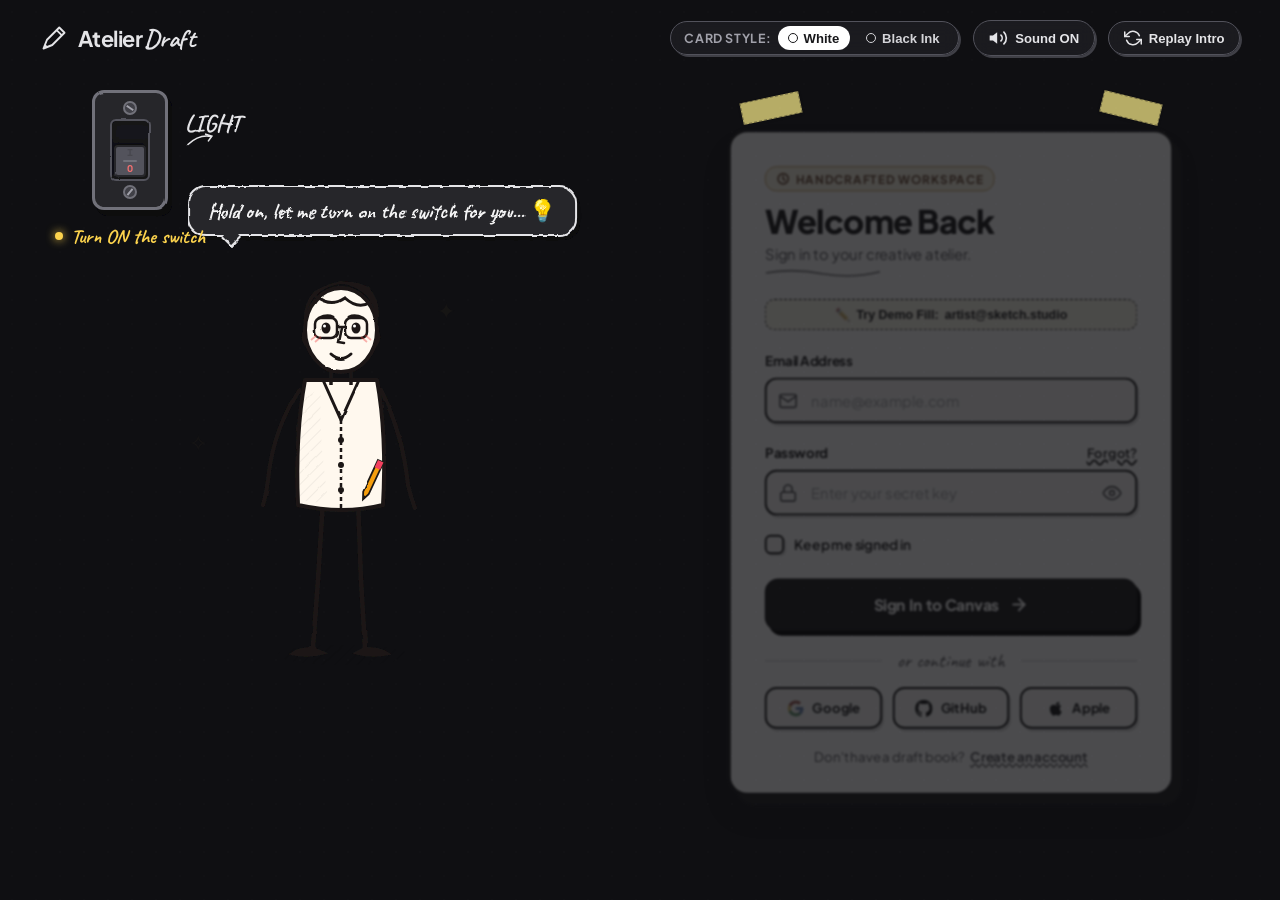
==== login.html @ 0035688c "feat: add interactive pencil sketch login page with switch animation and yellow studio canvas" ====
<!DOCTYPE html>
<html lang="en">
<head>
  <meta charset="UTF-8">
  <meta name="viewport" content="width=device-width, initial-scale=1.0">
  <title>Pencil Sketch Interactive Login | Art & Light</title>
  <meta name="description" content="An artistic hand-drawn pencil sketch interactive login page with switch toggle animation, warm yellow canvas, and expressive character interactions.">
  <link rel="preconnect" href="https://fonts.googleapis.com">
  <link rel="preconnect" href="https://fonts.gstatic.com" crossorigin>
  <link href="https://fonts.googleapis.com/css2?family=Caveat:wght@600;700&family=Plus+Jakarta+Sans:wght@400;500;600;700;800&family=Space+Mono:wght@400;700&display=swap" rel="stylesheet">
  
  <style>
    /* ==========================================================================
       PENCIL SKETCH INTERACTIVE LOGIN EXPERIENCE
       Artistic Handcrafted Aesthetic & Lighting Architecture
       ========================================================================== */

    :root {
      --bg-dark: #141416;
      --bg-dark-grid: rgba(255, 255, 255, 0.04);
      --bg-yellow-base: #FFDA44;
      --bg-yellow-warm: #FFE478;
      --bg-yellow-deep: #F0B800;
      
      --ink-primary: #18181B;
      --ink-secondary: #52525B;
      --ink-muted: #71717A;
      --ink-light: #F4F4F5;
      
      --graphite-stroke: #1C1917;
      --graphite-shadow: rgba(24, 24, 27, 0.16);
      --graphite-shadow-lg: rgba(24, 24, 27, 0.22);
      
      --sketch-paper-white: #FFFFFF;
      --sketch-paper-offwhite: #FAF8F5;
      --sketch-card-dark: #18181C;
      --sketch-card-dark-surface: #222228;
      
      --accent-amber: #D97706;
      --accent-red: #DC2626;
      --accent-green: #16A34A;
      
      --font-main: 'Plus Jakarta Sans', -apple-system, BlinkMacSystemFont, sans-serif;
      --font-sketch: 'Caveat', cursive, sans-serif;
      --font-mono: 'Space Mono', monospace;
      
      --transition-smooth: all 0.4s cubic-bezier(0.16, 1, 0.3, 1);
      --transition-bounce: all 0.5s cubic-bezier(0.34, 1.56, 0.64, 1);
    }

    *, *::before, *::after {
      box-sizing: border-box;
      margin: 0;
      padding: 0;
      -webkit-font-smoothing: antialiased;
      -moz-osx-font-smoothing: grayscale;
    }

    html, body {
      width: 100%;
      min-height: 100vh;
      font-family: var(--font-main);
      overflow-x: hidden;
      position: relative;
      color: var(--ink-primary);
      user-select: none;
    }

    .hidden {
      display: none !important;
    }

    .handwritten {
      font-family: var(--font-sketch);
    }

    .svg-filters {
      position: absolute;
      width: 0;
      height: 0;
      pointer-events: none;
    }

    /* Background Canvas & Lighting Mechanics */
    .canvas-background {
      position: fixed;
      inset: 0;
      z-index: 0;
      transition: background-color 0.8s cubic-bezier(0.16, 1, 0.3, 1);
      overflow: hidden;
    }

    body.light-off .canvas-background {
      background-color: var(--bg-dark);
    }

    body.light-on .canvas-background {
      background-color: var(--bg-yellow-base);
      background: radial-gradient(circle at 18% 18%, var(--bg-yellow-warm) 0%, var(--bg-yellow-base) 45%, var(--bg-yellow-deep) 100%);
    }

    .paper-texture {
      position: absolute;
      inset: 0;
      opacity: 0.28;
      pointer-events: none;
      background-image: radial-gradient(#1c1917 0.75px, transparent 0.75px), radial-gradient(#1c1917 0.75px, transparent 0.75px);
      background-size: 24px 24px;
      background-position: 0 0, 12px 12px;
      transition: opacity 0.6s ease;
    }

    body.light-off .paper-texture {
      opacity: 0.15;
      background-image: radial-gradient(#ffffff 0.75px, transparent 0.75px);
    }

    .graphite-grid {
      position: absolute;
      inset: 0;
      pointer-events: none;
      background-size: 40px 40px;
      background-image: 
        linear-gradient(to right, rgba(28, 25, 23, 0.05) 1px, transparent 1px),
        linear-gradient(to bottom, rgba(28, 25, 23, 0.05) 1px, transparent 1px);
      opacity: 0.8;
      transition: opacity 0.6s ease;
    }

    body.light-off .graphite-grid {
      background-image: 
        linear-gradient(to right, var(--bg-dark-grid) 1px, transparent 1px),
        linear-gradient(to bottom, var(--bg-dark-grid) 1px, transparent 1px);
      opacity: 0.5;
    }

    .dark-overlay {
      position: absolute;
      inset: 0;
      background: rgba(15, 15, 18, 0.92);
      opacity: 1;
      transition: opacity 0.8s cubic-bezier(0.16, 1, 0.3, 1);
      pointer-events: none;
    }

    body.light-on .dark-overlay {
      opacity: 0;
    }

    .light-beam {
      position: absolute;
      top: 100px;
      left: 90px;
      width: 10px;
      height: 10px;
      border-radius: 50%;
      background: radial-gradient(circle, rgba(255, 255, 255, 0.95) 0%, rgba(255, 228, 120, 0.6) 50%, transparent 80%);
      transform: scale(0);
      opacity: 0;
      pointer-events: none;
      z-index: 1;
    }

    .light-beam.flash {
      animation: lightBurst 0.9s cubic-bezier(0.1, 0.9, 0.2, 1) forwards;
    }

    @keyframes lightBurst {
      0% { transform: scale(0); opacity: 1; }
      50% { opacity: 0.8; }
      100% { transform: scale(320); opacity: 0; }
    }

    /* Top Navigation */
    .top-nav {
      position: relative;
      z-index: 20;
      display: flex;
      justify-content: space-between;
      align-items: center;
      padding: 1.25rem 2.5rem;
      transition: var(--transition-smooth);
    }

    .brand-sketch {
      display: flex;
      align-items: center;
      gap: 0.65rem;
      font-size: 1.35rem;
      font-weight: 700;
      letter-spacing: -0.02em;
      transition: color 0.4s ease;
    }

    body.light-off .brand-sketch {
      color: #E4E4E7;
    }

    body.light-on .brand-sketch {
      color: var(--ink-primary);
    }

    .brand-title strong {
      font-family: var(--font-sketch);
      font-size: 1.6rem;
      margin-left: 2px;
      font-weight: 700;
    }

    .top-actions {
      display: flex;
      align-items: center;
      gap: 0.85rem;
    }

    .card-theme-toggle {
      display: flex;
      align-items: center;
      gap: 0.4rem;
      background: rgba(255, 255, 255, 0.2);
      backdrop-filter: blur(8px);
      border: 1.5px solid var(--graphite-stroke);
      border-radius: 30px;
      padding: 0.25rem 0.5rem;
      box-shadow: 2px 2px 0 var(--graphite-stroke);
    }

    body.light-off .card-theme-toggle {
      background: rgba(30, 30, 36, 0.8);
      border-color: #52525B;
      box-shadow: 2px 2px 0 #3f3f46;
    }

    .toggle-label {
      font-size: 0.78rem;
      font-weight: 700;
      text-transform: uppercase;
      letter-spacing: 0.05em;
      padding-left: 0.35rem;
      color: inherit;
    }

    body.light-off .toggle-label {
      color: #A1A1AA;
    }

    .theme-btn {
      display: flex;
      align-items: center;
      gap: 0.35rem;
      background: transparent;
      border: none;
      padding: 0.3rem 0.65rem;
      font-size: 0.82rem;
      font-weight: 600;
      border-radius: 20px;
      cursor: pointer;
      color: inherit;
      transition: all 0.25s ease;
    }

    body.light-off .theme-btn {
      color: #D4D4D8;
    }

    .theme-btn.active {
      background: var(--ink-primary);
      color: #FFFFFF;
    }

    body.light-off .theme-btn.active {
      background: #FFFFFF;
      color: #18181B;
    }

    .color-dot {
      width: 10px;
      height: 10px;
      border-radius: 50%;
      border: 1px solid currentColor;
    }

    .color-dot.white {
      background-color: #FFFFFF;
    }

    .color-dot.black {
      background-color: #18181B;
    }

    .icon-tool-btn {
      display: flex;
      align-items: center;
      gap: 0.45rem;
      background: rgba(255, 255, 255, 0.3);
      backdrop-filter: blur(8px);
      border: 1.5px solid var(--graphite-stroke);
      border-radius: 30px;
      padding: 0.45rem 0.9rem;
      font-size: 0.82rem;
      font-weight: 600;
      cursor: pointer;
      box-shadow: 2px 2px 0 var(--graphite-stroke);
      transition: transform 0.15s ease, box-shadow 0.15s ease, background-color 0.3s ease;
    }

    body.light-off .icon-tool-btn {
      background: rgba(30, 30, 36, 0.8);
      border-color: #52525B;
      color: #E4E4E7;
      box-shadow: 2px 2px 0 #3f3f46;
    }

    .icon-tool-btn:hover {
      transform: translate(-1px, -1px);
      box-shadow: 3px 3px 0 var(--graphite-stroke);
      background: rgba(255, 255, 255, 0.5);
    }

    body.light-off .icon-tool-btn:hover {
      box-shadow: 3px 3px 0 #52525B;
      background: rgba(45, 45, 55, 0.9);
    }

    .icon-tool-btn:active {
      transform: translate(1px, 1px);
      box-shadow: 1px 1px 0 var(--graphite-stroke);
    }

    /* Switch Station */
    .switch-station {
      position: absolute;
      top: 90px;
      left: 55px;
      z-index: 30;
      display: flex;
      flex-direction: column;
      align-items: center;
    }

    .switch-plate {
      position: relative;
      width: 76px;
      height: 120px;
      background: #FAF8F2;
      border: 3.5px solid #1C1917;
      border-radius: 12px;
      box-shadow: 5px 6px 0 rgba(28, 25, 23, 0.85);
      display: flex;
      flex-direction: column;
      align-items: center;
      justify-content: space-between;
      padding: 8px 0;
      cursor: pointer;
      transition: transform 0.15s ease, box-shadow 0.2s ease;
      filter: url(#pencil-texture);
    }

    body.light-off .switch-plate {
      background: #27272A;
      border-color: #71717A;
      box-shadow: 4px 6px 0 #09090B;
    }

    .switch-plate:hover {
      transform: translate(-2px, -2px) scale(1.02);
      box-shadow: 7px 8px 0 var(--graphite-stroke);
    }

    body.light-off .switch-plate:hover {
      box-shadow: 6px 8px 0 #09090B;
    }

    .plate-screw {
      width: 14px;
      height: 14px;
      border-radius: 50%;
      border: 2px solid #1C1917;
      background: #E4E4E7;
      display: flex;
      align-items: center;
      justify-content: center;
    }

    body.light-off .plate-screw {
      border-color: #71717A;
      background: #3F3F46;
    }

    .screw-slot {
      width: 8px;
      height: 2px;
      background: #1C1917;
      transform: rotate(35deg);
    }

    body.light-off .screw-slot {
      background: #A1A1AA;
    }

    .plate-screw.bottom .screw-slot {
      transform: rotate(-50deg);
    }

    .switch-toggle-frame {
      width: 40px;
      height: 62px;
      background: #D4D4D8;
      border: 2.5px solid #1C1917;
      border-radius: 6px;
      position: relative;
      overflow: hidden;
      box-shadow: inset 2px 2px 4px rgba(0, 0, 0, 0.3);
    }

    body.light-off .switch-toggle-frame {
      background: #18181B;
      border-color: #52525B;
    }

    .toggle-rocker {
      position: absolute;
      left: 2px;
      right: 2px;
      height: 32px;
      background: #FFFFFF;
      border: 2px solid #1C1917;
      border-radius: 4px;
      display: flex;
      flex-direction: column;
      align-items: center;
      justify-content: center;
      gap: 2px;
      transition: top 0.2s cubic-bezier(0.34, 1.56, 0.64, 1), box-shadow 0.2s ease, background-color 0.2s ease;
      box-shadow: 0 4px 6px rgba(0, 0, 0, 0.2);
    }

    body.light-off .toggle-rocker {
      top: 24px;
      background: #52525B;
      border-color: #27272A;
      box-shadow: 0 -3px 4px rgba(0, 0, 0, 0.4);
    }

    body.light-on .toggle-rocker {
      top: 2px;
      background: #FEF08A;
      box-shadow: 0 6px 8px rgba(0, 0, 0, 0.25);
    }

    .rocker-label {
      font-size: 0.62rem;
      font-family: var(--font-mono);
      font-weight: 700;
      line-height: 1;
    }

    body.light-off .rocker-label.on {
      opacity: 0.2;
    }

    body.light-off .rocker-label.off {
      color: #F87171;
      opacity: 1;
    }

    body.light-on .rocker-label.on {
      color: #16A34A;
      opacity: 1;
    }

    body.light-on .rocker-label.off {
      opacity: 0.2;
    }

    .rocker-ridge {
      width: 14px;
      height: 2px;
      background: #71717A;
      border-radius: 1px;
    }

    .switch-label-sketch {
      position: absolute;
      left: 90px;
      top: 15px;
      display: flex;
      flex-direction: column;
      align-items: flex-start;
      white-space: nowrap;
      font-size: 1.5rem;
      font-weight: 700;
      color: var(--ink-primary);
      pointer-events: none;
      transition: color 0.4s ease;
    }

    body.light-off .switch-label-sketch {
      color: #E4E4E7;
    }

    .sketch-arrow {
      margin-top: -6px;
      margin-left: -2px;
      transform: rotate(-15deg);
    }

    .switch-hint {
      display: flex;
      align-items: center;
      gap: 0.5rem;
      margin-top: 0.85rem;
      font-size: 0.85rem;
      font-family: var(--font-sketch);
      font-size: 1.25rem;
      font-weight: 700;
      color: #FCD34D;
      transition: opacity 0.4s ease;
    }

    body.light-on .switch-hint {
      opacity: 0;
      pointer-events: none;
    }

    .pulse-indicator {
      width: 8px;
      height: 8px;
      border-radius: 50%;
      background: #FCD34D;
      box-shadow: 0 0 10px #FCD34D;
      animation: pulseDot 1.4s infinite ease-in-out;
    }

    @keyframes pulseDot {
      0%, 100% { transform: scale(0.9); opacity: 0.4; }
      50% { transform: scale(1.4); opacity: 1; box-shadow: 0 0 16px #FCD34D; }
    }

    /* Main Stage */
    .stage-container {
      position: relative;
      z-index: 10;
      max-width: 1240px;
      min-height: calc(100vh - 120px);
      margin: 0 auto;
      padding: 1rem 2rem 3rem;
      display: grid;
      grid-template-columns: 1.05fr 1fr;
      align-items: center;
      gap: 2.5rem;
    }

    /* Character Arena */
    .character-arena {
      position: relative;
      display: flex;
      justify-content: center;
      align-items: center;
      height: 100%;
    }

    .character-wrapper {
      position: relative;
      display: flex;
      flex-direction: column;
      align-items: center;
      transition: transform 0.6s cubic-bezier(0.16, 1, 0.3, 1);
    }

    .sketch-bubble {
      position: absolute;
      top: -45px;
      left: 50%;
      transform: translateX(-40%) scale(0.9);
      background: #FFFFFF;
      border: 2.5px solid #1C1917;
      border-radius: 18px;
      padding: 0.6rem 1.15rem;
      box-shadow: 3px 4px 0 #1C1917;
      z-index: 15;
      transition: all 0.3s cubic-bezier(0.34, 1.56, 0.64, 1);
      filter: url(#rough-edge);
    }

    body.light-off .sketch-bubble {
      background: #27272A;
      border-color: #E4E4E7;
      box-shadow: 3px 4px 0 #09090B;
    }

    .bubble-content {
      font-size: 1.35rem;
      font-weight: 700;
      color: #1C1917;
      white-space: nowrap;
    }

    body.light-off .bubble-content {
      color: #F4F4F5;
    }

    .bubble-tail {
      position: absolute;
      bottom: -10px;
      left: 35px;
      width: 14px;
      height: 14px;
      background: #FFFFFF;
      border-right: 2.5px solid #1C1917;
      border-bottom: 2.5px solid #1C1917;
      transform: rotate(45deg);
    }

    body.light-off .bubble-tail {
      background: #27272A;
      border-color: #E4E4E7;
    }

    .sketch-human-svg {
      filter: url(#pencil-texture);
      overflow: visible;
      transition: transform 0.4s ease;
    }

    .character-group {
      transform-origin: bottom center;
    }

    body.light-on .char-head-group {
      animation: breatheHead 3.5s ease-in-out infinite;
    }

    @keyframes breatheHead {
      0%, 100% { transform: translateY(0); }
      50% { transform: translateY(-3px); }
    }

    #eyeL, #eyeR {
      animation: eyeBlink 4.5s infinite ease-in-out;
      transform-origin: center;
    }

    @keyframes eyeBlink {
      0%, 46%, 50%, 100% { transform: scaleY(1); }
      48% { transform: scaleY(0.1); }
    }

    .character-arena.walking-intro {
      animation: characterWalkIn 2.2s cubic-bezier(0.25, 1, 0.5, 1) forwards;
    }

    @keyframes characterWalkIn {
      0% { transform: translate(-350px, 30px); opacity: 0; }
      20% { opacity: 1; }
      55% { transform: translate(-140px, -40px); }
      75% { transform: translate(-140px, -40px); }
      100% { transform: translate(0, 0); }
    }

    .character-doodles {
      position: absolute;
      inset: 0;
      pointer-events: none;
    }

    .doodle-star {
      position: absolute;
      font-size: 1.4rem;
      color: #1C1917;
      opacity: 0.6;
      animation: floatStar 3s ease-in-out infinite alternate;
    }

    .doodle-star.s1 { top: 15%; right: 10%; animation-delay: 0.2s; }
    .doodle-star.s2 { top: 45%; left: -5%; animation-delay: 1.2s; }

    @keyframes floatStar {
      0% { transform: translateY(0) rotate(0deg) scale(0.85); }
      100% { transform: translateY(-8px) rotate(20deg) scale(1.15); }
    }

    /* Login Card */
    .login-arena {
      position: relative;
      display: flex;
      justify-content: center;
      align-items: center;
    }

    .login-card-wrapper {
      position: relative;
      width: 100%;
      max-width: 460px;
      perspective: 1000px;
    }

    .card-tape {
      position: absolute;
      width: 60px;
      height: 22px;
      background: rgba(254, 240, 138, 0.7);
      border: 1px dashed rgba(28, 25, 23, 0.4);
      z-index: 12;
      box-shadow: 0 1px 3px rgba(0,0,0,0.15);
      pointer-events: none;
    }

    .tape-top-left {
      top: -10px;
      left: 20px;
      transform: rotate(-12deg);
    }

    .tape-top-right {
      top: -10px;
      right: 20px;
      transform: rotate(14deg);
    }

    .login-card {
      position: relative;
      width: 100%;
      border-radius: 20px;
      padding: 2.2rem 2.2rem 1.8rem;
      transition: background-color 0.4s ease, border-color 0.4s ease, box-shadow 0.4s ease, transform 0.4s cubic-bezier(0.16, 1, 0.3, 1), opacity 0.5s ease;
      filter: url(#rough-edge);
    }

    body.light-off .login-card {
      opacity: 0.25;
      filter: blur(1px) grayscale(60%);
      pointer-events: none;
      transform: translateY(12px) scale(0.97);
    }

    body.light-on .login-card {
      opacity: 1;
      filter: none;
      pointer-events: auto;
      transform: translateY(0) scale(1);
    }

    .login-card.theme-white {
      background: var(--sketch-paper-white);
      border: 3.5px solid var(--ink-primary);
      box-shadow: 
        8px 10px 0 var(--ink-primary),
        0 20px 35px var(--graphite-shadow-lg);
      color: var(--ink-primary);
    }

    .login-card.theme-black {
      background: var(--sketch-card-dark);
      border: 3.5px solid #E4E4E7;
      box-shadow: 
        8px 10px 0 #09090B,
        0 20px 40px rgba(0, 0, 0, 0.5);
      color: #FAFAFA;
    }

    .card-header {
      margin-bottom: 1.35rem;
    }

    .header-badge {
      display: inline-flex;
      align-items: center;
      gap: 0.4rem;
      font-size: 0.76rem;
      font-weight: 700;
      text-transform: uppercase;
      letter-spacing: 0.08em;
      padding: 0.25rem 0.65rem;
      border-radius: 12px;
      margin-bottom: 0.65rem;
    }

    .theme-white .header-badge {
      background: #FEF3C7;
      color: #92400E;
      border: 1.5px solid #F59E0B;
    }

    .theme-black .header-badge {
      background: #27272A;
      color: #FDE68A;
      border: 1.5px solid #71717A;
    }

    .card-title {
      font-size: 2.1rem;
      font-weight: 800;
      letter-spacing: -0.03em;
      line-height: 1.15;
      margin-bottom: 0.35rem;
    }

    .card-subtitle {
      font-size: 0.95rem;
      color: var(--ink-secondary);
      display: flex;
      flex-direction: column;
      gap: 2px;
    }

    .theme-black .card-subtitle {
      color: #A1A1AA;
    }

    .subtitle-flourish {
      margin-top: 2px;
      stroke: currentColor;
      opacity: 0.7;
    }

    .demo-quickfill {
      margin-bottom: 1.25rem;
    }

    .demo-chip {
      width: 100%;
      display: flex;
      align-items: center;
      justify-content: center;
      gap: 0.4rem;
      background: rgba(254, 240, 138, 0.35);
      border: 1.5px dashed var(--ink-primary);
      border-radius: 10px;
      padding: 0.45rem 0.8rem;
      font-size: 0.8rem;
      font-weight: 600;
      color: var(--ink-primary);
      cursor: pointer;
      transition: all 0.2s ease;
    }

    .theme-black .demo-chip {
      background: rgba(39, 39, 42, 0.7);
      border-color: #71717A;
      color: #E4E4E7;
    }

    .demo-chip:hover {
      background: #FEF08A;
      transform: translateY(-1px);
    }

    .theme-black .demo-chip:hover {
      background: #3F3F46;
    }

    /* Forms */
    .auth-form {
      display: flex;
      flex-direction: column;
      gap: 1.15rem;
    }

    .form-group {
      display: flex;
      flex-direction: column;
      gap: 0.35rem;
    }

    .form-label {
      display: flex;
      justify-content: space-between;
      align-items: center;
      font-size: 0.86rem;
      font-weight: 700;
      letter-spacing: -0.01em;
    }

    .label-row {
      display: flex;
      justify-content: space-between;
      align-items: center;
    }

    .sketch-pencil-indicator {
      font-family: var(--font-sketch);
      font-size: 1.15rem;
      font-weight: 700;
      color: var(--accent-amber);
      opacity: 0;
      transform: translateY(3px);
      transition: all 0.25s ease;
    }

    .form-group.focused .sketch-pencil-indicator {
      opacity: 1;
      transform: translateY(0);
    }

    .forgot-link {
      font-size: 0.82rem;
      font-weight: 600;
      color: inherit;
      text-decoration: underline;
      text-decoration-style: wavy;
      text-decoration-thickness: 1.5px;
      transition: color 0.2s ease;
    }

    .forgot-link:hover {
      color: var(--accent-amber);
    }

    .input-wrapper {
      position: relative;
      display: flex;
      align-items: center;
      border-radius: 12px;
      transition: all 0.2s ease;
    }

    .input-icon {
      position: absolute;
      left: 14px;
      display: flex;
      align-items: center;
      justify-content: center;
      color: var(--ink-secondary);
      pointer-events: none;
      transition: color 0.2s ease;
    }

    .theme-black .input-icon {
      color: #A1A1AA;
    }

    .sketch-input {
      width: 100%;
      padding: 0.75rem 1rem 0.75rem 2.85rem;
      font-family: var(--font-main);
      font-size: 0.95rem;
      font-weight: 500;
      border-radius: 12px;
      outline: none;
      transition: all 0.25s cubic-bezier(0.16, 1, 0.3, 1);
    }

    .theme-white .sketch-input {
      background: var(--sketch-paper-offwhite);
      border: 2.5px solid var(--ink-primary);
      color: var(--ink-primary);
      box-shadow: 2px 3px 0 var(--graphite-shadow);
    }

    .theme-white .sketch-input:focus {
      background: #FFFFFF;
      border-color: var(--ink-primary);
      box-shadow: 4px 5px 0 var(--ink-primary);
      transform: translate(-1px, -1px);
    }

    .theme-black .sketch-input {
      background: var(--sketch-card-dark-surface);
      border: 2.5px solid #52525B;
      color: #FFFFFF;
      box-shadow: 2px 3px 0 #09090B;
    }

    .theme-black .sketch-input:focus {
      background: #18181B;
      border-color: #F4F4F5;
      box-shadow: 4px 5px 0 #E4E4E7;
      transform: translate(-1px, -1px);
    }

    .sketch-input::placeholder {
      color: #A1A1AA;
      font-weight: 400;
    }

    .theme-black .sketch-input::placeholder {
      color: #71717A;
    }

    .password-toggle {
      position: absolute;
      right: 12px;
      background: transparent;
      border: none;
      cursor: pointer;
      display: flex;
      align-items: center;
      justify-content: center;
      color: var(--ink-secondary);
      padding: 4px;
      border-radius: 6px;
      transition: color 0.2s ease, transform 0.15s ease;
    }

    .theme-black .password-toggle {
      color: #A1A1AA;
    }

    .password-toggle:hover {
      color: var(--ink-primary);
      transform: scale(1.1);
    }

    .theme-black .password-toggle:hover {
      color: #FFFFFF;
    }

    .password-meter {
      display: none;
      flex-direction: column;
      gap: 4px;
      margin-top: 0.35rem;
    }

    .password-meter.active {
      display: flex;
    }

    .meter-track {
      width: 100%;
      height: 6px;
      background: #E4E4E7;
      border-radius: 4px;
      overflow: hidden;
      border: 1px solid var(--ink-primary);
    }

    .theme-black .meter-track {
      background: #27272A;
      border-color: #71717A;
    }

    .meter-bar {
      height: 100%;
      width: 0%;
      border-radius: 4px;
      transition: width 0.3s ease, background-color 0.3s ease;
    }

    .meter-label {
      font-size: 0.72rem;
      font-family: var(--font-mono);
      font-weight: 600;
      color: var(--ink-muted);
    }

    .field-error {
      display: none;
      font-size: 0.78rem;
      font-weight: 600;
      color: var(--accent-red);
      margin-top: 2px;
    }

    .form-group.has-error .field-error {
      display: block;
    }

    .theme-white .form-group.has-error .sketch-input {
      border-color: var(--accent-red);
      background: #FEF2F2;
    }

    .theme-black .form-group.has-error .sketch-input {
      border-color: #EF4444;
      background: #2A1717;
    }

    .form-auxiliary {
      display: flex;
      align-items: center;
      justify-content: space-between;
      margin-top: 0.1rem;
    }

    .sketch-checkbox-container {
      display: flex;
      align-items: center;
      gap: 0.65rem;
      cursor: pointer;
      font-size: 0.88rem;
      font-weight: 600;
    }

    .sketch-checkbox-container input {
      position: absolute;
      opacity: 0;
      cursor: pointer;
      height: 0;
      width: 0;
    }

    .sketch-checkmark {
      width: 20px;
      height: 20px;
      border-radius: 6px;
      display: flex;
      align-items: center;
      justify-content: center;
      transition: all 0.2s ease;
    }

    .theme-white .sketch-checkmark {
      background: #FAF8F5;
      border: 2px solid var(--ink-primary);
      box-shadow: 2px 2px 0 var(--graphite-shadow);
    }

    .theme-black .sketch-checkmark {
      background: var(--sketch-card-dark-surface);
      border: 2px solid #71717A;
      box-shadow: 2px 2px 0 #09090B;
    }

    .check-path {
      stroke-dasharray: 20;
      stroke-dashoffset: 20;
      transition: stroke-dashoffset 0.25s ease;
    }

    .sketch-checkbox-container input:checked ~ .sketch-checkmark {
      background: #FEF08A;
    }

    .theme-black .sketch-checkbox-container input:checked ~ .sketch-checkmark {
      background: #FDE047;
      color: #18181B;
      border-color: #FDE047;
    }

    .sketch-checkbox-container input:checked ~ .sketch-checkmark .check-path {
      stroke-dashoffset: 0;
    }

    .sketch-submit-btn {
      position: relative;
      width: 100%;
      padding: 0.9rem 1.5rem;
      border-radius: 14px;
      font-family: var(--font-main);
      font-size: 1rem;
      font-weight: 800;
      letter-spacing: -0.01em;
      cursor: pointer;
      overflow: hidden;
      transition: transform 0.15s ease, box-shadow 0.2s ease, background-color 0.2s ease;
      margin-top: 0.4rem;
    }

    .theme-white .sketch-submit-btn {
      background: var(--ink-primary);
      color: #FFFFFF;
      border: 2.5px solid var(--ink-primary);
      box-shadow: 4px 5px 0 #000000;
    }

    .theme-black .sketch-submit-btn {
      background: #FDE047;
      color: #18181B;
      border: 2.5px solid #FDE047;
      box-shadow: 4px 5px 0 #CA8A04;
    }

    .sketch-submit-btn:hover {
      transform: translate(-2px, -2px);
    }

    .theme-white .sketch-submit-btn:hover {
      box-shadow: 6px 7px 0 #000000;
      background: #27272A;
    }

    .theme-black .sketch-submit-btn:hover {
      box-shadow: 6px 7px 0 #CA8A04;
      background: #FEF08A;
    }

    .sketch-submit-btn:active {
      transform: translate(2px, 2px);
      box-shadow: 2px 2px 0 currentColor;
    }

    .btn-content {
      display: flex;
      align-items: center;
      justify-content: center;
      gap: 0.65rem;
    }

    .btn-arrow {
      transition: transform 0.2s ease;
    }

    .sketch-submit-btn:hover .btn-arrow {
      transform: translateX(4px);
    }

    .spinner-sketch {
      animation: spin 0.8s linear infinite;
      display: flex;
      align-items: center;
      justify-content: center;
    }

    @keyframes spin {
      100% { transform: rotate(360deg); }
    }

    .sketch-divider {
      display: flex;
      align-items: center;
      gap: 1rem;
      margin: 1.15rem 0 0.95rem;
    }

    .divider-line {
      flex: 1;
      height: 2px;
      background: #E4E4E7;
    }

    .theme-white .divider-line {
      background: #E4E4E7;
    }

    .theme-black .divider-line {
      background: #3F3F46;
    }

    .divider-text {
      font-size: 1.25rem;
      color: var(--ink-secondary);
      white-space: nowrap;
    }

    .theme-black .divider-text {
      color: #A1A1AA;
    }

    .social-auth-grid {
      display: grid;
      grid-template-columns: repeat(3, 1fr);
      gap: 0.65rem;
    }

    .social-btn {
      display: flex;
      align-items: center;
      justify-content: center;
      gap: 0.5rem;
      padding: 0.65rem 0.5rem;
      border-radius: 12px;
      font-family: var(--font-main);
      font-size: 0.84rem;
      font-weight: 700;
      cursor: pointer;
      transition: all 0.2s ease;
    }

    .theme-white .social-btn {
      background: #FAF8F5;
      border: 2px solid var(--ink-primary);
      color: var(--ink-primary);
      box-shadow: 2px 3px 0 var(--graphite-shadow);
    }

    .theme-white .social-btn:hover {
      background: #FFFFFF;
      transform: translate(-1px, -1px);
      box-shadow: 3px 4px 0 var(--ink-primary);
    }

    .theme-black .social-btn {
      background: var(--sketch-card-dark-surface);
      border: 2px solid #52525B;
      color: #FAFAFA;
      box-shadow: 2px 3px 0 #09090B;
    }

    .theme-black .social-btn:hover {
      background: #27272A;
      border-color: #E4E4E7;
      transform: translate(-1px, -1px);
      box-shadow: 3px 4px 0 #E4E4E7;
    }

    .card-footer {
      margin-top: 1.25rem;
      text-align: center;
      font-size: 0.85rem;
      color: var(--ink-secondary);
      display: flex;
      align-items: center;
      justify-content: center;
      gap: 0.35rem;
    }

    .theme-black .card-footer {
      color: #A1A1AA;
    }

    .signup-link {
      font-weight: 700;
      color: inherit;
      text-decoration: underline;
      text-decoration-style: wavy;
    }

    /* Modals */
    .sketch-modal-backdrop {
      position: fixed;
      inset: 0;
      z-index: 100;
      background: rgba(0, 0, 0, 0.6);
      backdrop-filter: blur(6px);
      display: flex;
      align-items: center;
      justify-content: center;
      padding: 1.5rem;
      animation: fadeIn 0.3s ease;
    }

    @keyframes fadeIn {
      from { opacity: 0; }
      to { opacity: 1; }
    }

    .sketch-modal {
      position: relative;
      max-width: 420px;
      width: 100%;
      background: #FFFFFF;
      border: 3.5px solid #1C1917;
      border-radius: 20px;
      padding: 2.2rem;
      box-shadow: 8px 10px 0 #1C1917;
      text-align: center;
      filter: url(#rough-edge);
      animation: popModal 0.35s cubic-bezier(0.34, 1.56, 0.64, 1);
    }

    @keyframes popModal {
      0% { transform: scale(0.85) translateY(20px); opacity: 0; }
      100% { transform: scale(1) translateY(0); opacity: 1; }
    }

    .modal-stamp {
      position: absolute;
      top: 15px;
      right: 20px;
      border: 2px dashed #16A34A;
      color: #16A34A;
      font-family: var(--font-mono);
      font-size: 0.72rem;
      font-weight: 700;
      padding: 2px 6px;
      border-radius: 4px;
      transform: rotate(8deg);
    }

    .modal-icon-circle {
      width: 64px;
      height: 64px;
      margin: 0 auto 1.25rem;
      background: #FEF08A;
      border: 2.5px solid #1C1917;
      border-radius: 50%;
      display: flex;
      align-items: center;
      justify-content: center;
    }

    .modal-title {
      font-size: 2rem;
      font-weight: 700;
      margin-bottom: 0.5rem;
    }

    .modal-desc {
      font-size: 0.92rem;
      color: var(--ink-secondary);
      margin-bottom: 1.5rem;
      line-height: 1.5;
    }

    .modal-input-box {
      margin-bottom: 1.25rem;
    }

    .modal-btn-row {
      display: flex;
      gap: 0.75rem;
    }

    .modal-close-btn {
      flex: 1;
      padding: 0.8rem 1.25rem;
      background: #1C1917;
      color: #FFFFFF;
      border: 2px solid #1C1917;
      border-radius: 12px;
      font-weight: 700;
      cursor: pointer;
      box-shadow: 3px 4px 0 #71717A;
      transition: all 0.2s ease;
    }

    .modal-close-btn:hover {
      transform: translate(-1px, -1px);
      box-shadow: 4px 5px 0 #71717A;
    }

    .modal-secondary-btn {
      flex: 1;
      padding: 0.8rem 1.25rem;
      background: #FAF8F5;
      color: #1C1917;
      border: 2px solid #1C1917;
      border-radius: 12px;
      font-weight: 700;
      cursor: pointer;
      transition: all 0.2s ease;
    }

    @media (max-width: 980px) {
      .stage-container {
        grid-template-columns: 1fr;
        gap: 2rem;
        padding-top: 4rem;
      }
      
      .switch-station {
        top: 75px;
        left: 20px;
        transform: scale(0.85);
        transform-origin: top left;
      }
      
      .character-arena {
        order: 2;
        height: 280px;
      }

      .character-wrapper {
        transform: scale(0.8);
      }

      .login-arena {
        order: 1;
      }
      
      .top-nav {
        padding: 1rem 1.5rem;
      }

      .card-theme-toggle {
        display: none;
      }
    }

    @media (max-width: 540px) {
      .login-card {
        padding: 1.6rem 1.4rem;
      }
      
      .card-title {
        font-size: 1.75rem;
      }

      .social-auth-grid {
        grid-template-columns: 1fr;
      }

      .top-nav {
        padding: 0.75rem 1rem;
      }

      .btn-text {
        display: none;
      }
    }
  </style>
</head>
<body class="light-off">

  <!-- SVG Filters for Authentic Graphite Pencil & Paper Texture -->
  <svg class="svg-filters" aria-hidden="true" width="0" height="0">
    <defs>
      <filter id="pencil-texture" x="-10%" y="-10%" width="120%" height="120%">
        <feTurbulence type="fractalNoise" baseFrequency="0.04" numOctaves="4" result="noise" />
        <feDisplacementMap in="SourceGraphic" in2="noise" scale="2.2" xChannelSelector="R" yChannelSelector="G" />
      </filter>
      
      <filter id="rough-edge">
        <feTurbulence type="turbulence" baseFrequency="0.05" numOctaves="2" result="turbulence"/>
        <feDisplacementMap in2="turbulence" in="SourceGraphic" scale="1.5" xChannelSelector="R" yChannelSelector="G"/>
      </filter>
      
      <pattern id="crosshatch" width="8" height="8" patternTransform="rotate(45 0 0)" patternUnits="userSpaceOnUse">
        <line x1="0" y1="0" x2="0" y2="8" stroke="#1c1917" stroke-width="0.8" opacity="0.25" />
      </pattern>
      <pattern id="crosshatch-dense" width="6" height="6" patternTransform="rotate(-45 0 0)" patternUnits="userSpaceOnUse">
        <line x1="0" y1="0" x2="0" y2="6" stroke="#1c1917" stroke-width="0.9" opacity="0.35" />
      </pattern>
    </defs>
  </svg>

  <!-- Background Canvas & Paper Texture Overlay -->
  <div class="canvas-background">
    <div class="paper-texture"></div>
    <div class="graphite-grid"></div>
    <div class="dark-overlay"></div>
    <div class="light-beam"></div>
  </div>

  <!-- Top Floating Controls -->
  <header class="top-nav">
    <div class="brand-sketch">
      <svg class="brand-icon" viewBox="0 0 32 32" width="28" height="28">
        <path d="M4,28 L8,18 L22,4 L28,10 L14,24 L4,28 Z" fill="none" stroke="currentColor" stroke-width="2.2" stroke-linejoin="round" />
        <path d="M19,7 L25,13" fill="none" stroke="currentColor" stroke-width="2" />
        <path d="M4,28 L9,26 L6,23 Z" fill="currentColor" />
      </svg>
      <span class="brand-title">Atelier<strong>Draft</strong></span>
    </div>

    <div class="top-actions">
      <!-- Theme Card Mode Toggle (White Card vs Ink Black Card) -->
      <div class="card-theme-toggle" title="Switch Card Style">
        <span class="toggle-label">Card Style:</span>
        <button type="button" class="theme-btn active" id="cardStyleWhite" data-style="white">
          <span class="color-dot white"></span> White
        </button>
        <button type="button" class="theme-btn" id="cardStyleBlack" data-style="black">
          <span class="color-dot black"></span> Black Ink
        </button>
      </div>

      <!-- Sound FX Toggle Button -->
      <button type="button" class="icon-tool-btn" id="soundToggle" title="Toggle Sound Effects">
        <svg class="sound-on-icon" viewBox="0 0 24 24" width="20" height="20">
          <path d="M11 5L6 9H2v6h4l5 4V5z" fill="currentColor"/>
          <path d="M15.54 8.46a5 5 0 0 1 0 7.07M19.07 4.93a10 10 0 0 1 0 14.14" fill="none" stroke="currentColor" stroke-width="2" stroke-linecap="round"/>
        </svg>
        <svg class="sound-off-icon hidden" viewBox="0 0 24 24" width="20" height="20">
          <path d="M11 5L6 9H2v6h4l5 4V5z" fill="currentColor"/>
          <line x1="23" y1="9" x2="17" y2="15" stroke="currentColor" stroke-width="2" stroke-linecap="round"/>
          <line x1="17" y1="9" x2="23" y2="15" stroke="currentColor" stroke-width="2" stroke-linecap="round"/>
        </svg>
        <span class="btn-text">Sound ON</span>
      </button>

      <!-- Replay Animation Button -->
      <button type="button" class="icon-tool-btn" id="replayIntroBtn" title="Replay Character Walk & Light Switch Intro">
        <svg viewBox="0 0 24 24" width="18" height="18" fill="none" stroke="currentColor" stroke-width="2" stroke-linecap="round" stroke-linejoin="round">
          <path d="M1 4v6h6M23 20v-6h-6" />
          <path d="M20.49 9A9 9 0 0 0 5.64 5.64L1 10m22 4l-4.64 4.36A9 9 0 0 1 3.51 15" />
        </svg>
        <span class="btn-text">Replay Intro</span>
      </button>
    </div>
  </header>

  <!-- Interactive Light Switch on Wall (Pencil Sketch Style) -->
  <div class="switch-station" id="switchStation">
    <div class="switch-plate" id="switchPlate" title="Click to toggle the switch!">
      <!-- Hand-drawn screws -->
      <div class="plate-screw top">
        <div class="screw-slot"></div>
      </div>
      
      <div class="switch-toggle-frame">
        <div class="toggle-track">
          <div class="toggle-rocker" id="toggleRocker">
            <span class="rocker-label on">I</span>
            <span class="rocker-ridge"></span>
            <span class="rocker-label off">O</span>
          </div>
        </div>
      </div>

      <div class="plate-screw bottom">
        <div class="screw-slot"></div>
      </div>

      <!-- Pencil annotations around switch -->
      <div class="switch-label-sketch">
        <span class="handwritten">LIGHT</span>
        <svg class="sketch-arrow" viewBox="0 0 40 20" width="36" height="18">
          <path d="M5,10 Q20,2 32,8" fill="none" stroke="currentColor" stroke-width="1.8" stroke-linecap="round"/>
          <path d="M27,4 L33,8 L28,12" fill="none" stroke="currentColor" stroke-width="1.8" stroke-linecap="round"/>
        </svg>
      </div>
    </div>
    <div class="switch-hint" id="switchHint">
      <span class="pulse-indicator"></span>
      <span class="hint-text">Turn ON the switch</span>
    </div>
  </div>

  <!-- Main Experience Stage -->
  <main class="stage-container">
    
    <!-- Left Area: The Animated Pencil-Sketched Human Character -->
    <div class="character-arena" id="characterArena">
      <div class="character-wrapper" id="characterWrapper">
        
        <!-- Speech Bubble from Character -->
        <div class="sketch-bubble" id="characterBubble">
          <div class="bubble-content handwritten" id="bubbleText">Let me turn on the light for you! ✨</div>
          <div class="bubble-tail"></div>
        </div>

        <!-- Master SVG Pencil Sketch Character -->
        <svg id="sketchHuman" class="sketch-human-svg" viewBox="0 0 280 440" width="280" height="440">
          <g id="humanRoot" class="character-group">
            
            <!-- Floor Shadow -->
            <ellipse id="charShadow" cx="140" cy="425" rx="65" ry="10" fill="url(#crosshatch)" opacity="0.7"/>

            <!-- Legs & Shoes -->
            <g id="charLegs" class="char-limb">
              <!-- Left Leg -->
              <path class="sketch-line leg-l" d="M120,270 L115,350 L110,418" stroke="#1c1917" stroke-width="4.5" stroke-linecap="round" fill="none"/>
              <!-- Left Shoe -->
              <path class="sketch-line shoe-l" d="M110,418 Q95,418 88,424 Q105,428 122,423 Z" fill="#1c1917" stroke="#1c1917" stroke-width="2"/>

              <!-- Right Leg -->
              <path class="sketch-line leg-r" d="M155,270 L158,350 L162,418" stroke="#1c1917" stroke-width="4.5" stroke-linecap="round" fill="none"/>
              <!-- Right Shoe -->
              <path class="sketch-line shoe-r" d="M162,418 Q178,418 186,424 Q168,428 152,423 Z" fill="#1c1917" stroke="#1c1917" stroke-width="2"/>
            </g>

            <!-- Torso / Jacket -->
            <g id="charTorso">
              <!-- Main Coat Body -->
              <path class="sketch-line torso-body" d="M102,150 Q92,205 95,275 Q140,285 180,275 Q184,205 174,150 Z" 
                    fill="#fff8ee" stroke="#1c1917" stroke-width="4" stroke-linejoin="round"/>
              <!-- Shading on torso -->
              <path d="M100,165 Q95,215 97,270 Q120,275 125,270 Q115,200 118,160 Z" fill="url(#crosshatch)" opacity="0.6"/>
              
              <!-- Jacket Collar & Lapels -->
              <path class="sketch-line" d="M120,150 L138,190 L156,150" fill="none" stroke="#1c1917" stroke-width="3" stroke-linecap="round"/>
              <path class="sketch-line" d="M138,190 L138,278" stroke="#1c1917" stroke-width="2.5" stroke-dasharray="4,3"/>
              
              <!-- Buttons -->
              <circle cx="138" cy="210" r="3" fill="#1c1917"/>
              <circle cx="138" cy="235" r="3" fill="#1c1917"/>
              <circle cx="138" cy="260" r="3" fill="#1c1917"/>
            </g>

            <!-- Head & Face -->
            <g id="charHead" class="char-head-group">
              <!-- Neck -->
              <path class="sketch-line" d="M128,140 L128,155 M148,140 L148,155" stroke="#1c1917" stroke-width="3.5"/>
              
              <!-- Head Outline -->
              <ellipse class="sketch-line head-base" cx="138" cy="100" rx="36" ry="42" 
                       fill="#fff9f0" stroke="#1c1917" stroke-width="4"/>
              
              <!-- Hair -->
              <path class="sketch-line hair" d="M102,96 Q100,60 138,52 Q176,60 174,96 Q178,72 165,58 Q140,46 112,62 Q100,75 102,96 Z" 
                    fill="#1c1917" stroke="#1c1917" stroke-width="2"/>
              <path d="M112,66 Q128,78 142,68 Q155,80 168,72" fill="none" stroke="#1c1917" stroke-width="3" stroke-linecap="round"/>

              <!-- Ears -->
              <path class="sketch-line" d="M102,100 Q98,108 103,115" stroke="#1c1917" stroke-width="3" fill="none"/>
              <path class="sketch-line" d="M174,100 Q178,108 173,115" stroke="#1c1917" stroke-width="3" fill="none"/>

              <!-- Eyes & Glasses -->
              <g id="charEyes" class="eyes-normal">
                <!-- Eyebrows -->
                <path id="eyebrowL" class="sketch-line" d="M116,88 Q124,84 130,87" stroke="#1c1917" stroke-width="3" stroke-linecap="round" fill="none"/>
                <path id="eyebrowR" class="sketch-line" d="M146,87 Q152,84 160,88" stroke="#1c1917" stroke-width="3" stroke-linecap="round" fill="none"/>

                <!-- Eyes -->
                <ellipse id="eyeL" cx="123" cy="98" rx="4.5" ry="5.5" fill="#1c1917"/>
                <circle id="eyeGleamL" cx="121.5" cy="96" r="1.5" fill="#ffffff"/>

                <ellipse id="eyeR" cx="153" cy="98" rx="4.5" ry="5.5" fill="#1c1917"/>
                <circle id="eyeGleamR" cx="151.5" cy="96" r="1.5" fill="#ffffff"/>

                <!-- Glasses -->
                <rect x="112" y="88" width="22" height="20" rx="6" fill="none" stroke="#1c1917" stroke-width="2.5"/>
                <rect x="142" y="88" width="22" height="20" rx="6" fill="none" stroke="#1c1917" stroke-width="2.5"/>
                <path d="M134,97 L142,97" stroke="#1c1917" stroke-width="2.5"/>
              </g>

              <!-- Nose -->
              <path class="sketch-line" d="M138,98 L135,112 L141,113" fill="none" stroke="#1c1917" stroke-width="2.5" stroke-linecap="round"/>

              <!-- Mouth -->
              <path id="charMouth" class="sketch-line mouth-smile" d="M128,124 Q138,133 148,124" 
                    fill="none" stroke="#1c1917" stroke-width="3" stroke-linecap="round"/>

              <!-- Cheek blush -->
              <g class="blush" opacity="0.4">
                <line x1="108" y1="110" x2="114" y2="105" stroke="#ef4444" stroke-width="1.8"/>
                <line x1="112" y1="112" x2="118" y2="107" stroke="#ef4444" stroke-width="1.8"/>
                <line x1="158" y1="107" x2="164" y2="112" stroke="#ef4444" stroke-width="1.8"/>
                <line x1="162" y1="105" x2="168" y2="110" stroke="#ef4444" stroke-width="1.8"/>
              </g>
            </g>

            <!-- Left Arm (Articulated for Switch Flip) -->
            <g id="charLeftArm" class="arm-interactive">
              <path id="armLDefault" class="sketch-line" d="M96,160 Q70,200 65,250 Q63,265 60,275" 
                    stroke="#1c1917" stroke-width="4" stroke-linecap="round" fill="none"/>
              
              <path id="armLReach" class="sketch-line hidden" d="M98,160 Q70,90 40,25 Q35,12 28,5" 
                    stroke="#1c1917" stroke-width="4.5" stroke-linecap="round" fill="none"/>
              
              <g id="handLReach" class="hidden">
                <path d="M28,5 Q20,2 16,10 Q22,18 28,16" fill="#fff9f0" stroke="#1c1917" stroke-width="3"/>
                <path d="M22,8 L8,-5" stroke="#1c1917" stroke-width="3.5" stroke-linecap="round"/>
              </g>
            </g>

            <!-- Right Arm & Hands -->
            <g id="charRightArm" class="arm-interactive">
              <path id="armRDefault" class="sketch-line" d="M178,160 Q200,205 205,255 Q208,268 212,278" 
                    stroke="#1c1917" stroke-width="4" stroke-linecap="round" fill="none"/>
              
              <g id="handRThumbsUp" class="hidden">
                <path d="M212,250 Q230,245 234,230 Q238,215 228,215 Q220,225 212,240" fill="#fff9f0" stroke="#1c1917" stroke-width="3"/>
                <path d="M228,215 L228,200" stroke="#1c1917" stroke-width="4" stroke-linecap="round"/>
              </g>
            </g>

            <!-- Hands Covering Eyes (Password typing mode) -->
            <g id="handsCoverEyes" class="hands-cover-group hidden">
              <!-- Left Hand covering left eye -->
              <g transform="translate(102, 75)">
                <path class="sketch-line" d="M-8,35 Q10,18 18,12 Q28,10 26,22 Q20,32 5,42 Z" fill="#fff9f0" stroke="#1c1917" stroke-width="3"/>
                <path d="M12,14 L24,16 M10,19 L22,22 M8,25 L19,28" stroke="#1c1917" stroke-width="2.2" stroke-linecap="round"/>
              </g>
              <!-- Right Hand covering right eye -->
              <g transform="translate(142, 75)">
                <path class="sketch-line" d="M36,35 Q18,18 10,12 Q0,10 2,22 Q8,32 23,42 Z" fill="#fff9f0" stroke="#1c1917" stroke-width="3"/>
                <path d="M16,14 L4,16 M18,19 L6,22 M20,25 L9,28" stroke="#1c1917" stroke-width="2.2" stroke-linecap="round"/>
              </g>
            </g>

            <!-- Mascot Pencil in Pocket -->
            <g id="mascotPencil" transform="translate(175, 230) rotate(25)">
              <path d="M0,0 L6,0 L6,35 L3,42 L0,35 Z" fill="#f59e0b" stroke="#1c1917" stroke-width="1.8"/>
              <path d="M0,0 L6,0 L6,8 L0,8 Z" fill="#f43f5e"/>
              <path d="M2,38 L4,38 L3,42 Z" fill="#1c1917"/>
            </g>

          </g>
        </svg>

        <!-- Floating Sketch Doodles -->
        <div class="character-doodles">
          <span class="doodle-star s1">✦</span>
          <span class="doodle-star s2">✧</span>
        </div>

      </div>
    </div>

    <!-- Right Area: The High-Aesthetic Login Card Container -->
    <div class="login-arena">
      
      <div class="login-card-wrapper" id="loginCardWrapper">
        <div class="card-tape tape-top-left"></div>
        <div class="card-tape tape-top-right"></div>
        
        <!-- The Main Interactive Login Card -->
        <div class="login-card theme-white" id="loginCard">
          
          <!-- Card Header -->
          <div class="card-header">
            <div class="header-badge">
              <svg viewBox="0 0 16 16" width="14" height="14" fill="none" stroke="currentColor" stroke-width="2">
                <circle cx="8" cy="8" r="6"/>
                <path d="M8 4v4l2.5 2.5"/>
              </svg>
              <span>Handcrafted Workspace</span>
            </div>
            
            <h1 class="card-title">Welcome Back</h1>
            <p class="card-subtitle">
              Sign in to your creative atelier.
              <svg class="subtitle-flourish" viewBox="0 0 120 12" width="120" height="12">
                <path d="M2,6 Q30,1 60,7 Q90,12 118,5" fill="none" stroke="currentColor" stroke-width="2" stroke-linecap="round"/>
              </svg>
            </p>
          </div>

          <!-- Fast Demo Auto-fill Helper -->
          <div class="demo-quickfill">
            <button type="button" class="demo-chip" id="quickFillBtn" title="Click to quickly fill sample credentials">
              <span class="chip-spark">✏️</span> Try Demo Fill: <strong>artist@sketch.studio</strong>
            </button>
          </div>

          <!-- The Login Form -->
          <form class="auth-form" id="loginForm" novalidate>
            
            <!-- Email Input Group -->
            <div class="form-group" id="emailGroup">
              <label for="emailInput" class="form-label">
                <span>Email Address</span>
                <span class="sketch-pencil-indicator" id="emailPencil">✏️ sketching...</span>
              </label>
              
              <div class="input-wrapper">
                <div class="input-icon">
                  <svg viewBox="0 0 24 24" width="20" height="20" fill="none" stroke="currentColor" stroke-width="2" stroke-linecap="round">
                    <rect x="2" y="4" width="20" height="16" rx="2" />
                    <path d="M22 6L12 13 2 6" />
                  </svg>
                </div>
                
                <input 
                  type="email" 
                  id="emailInput" 
                  name="email" 
                  class="sketch-input" 
                  placeholder="name@example.com" 
                  autocomplete="email"
                  required
                >
              </div>
              <span class="field-error" id="emailError">Please enter a valid email address</span>
            </div>

            <!-- Password Input Group -->
            <div class="form-group" id="passwordGroup">
              <div class="label-row">
                <label for="passwordInput" class="form-label">
                  <span>Password</span>
                  <span class="sketch-pencil-indicator" id="passwordPencil">🙈 Character covered eyes!</span>
                </label>
                <a href="#forgot" class="forgot-link" id="forgotPasswordLink">Forgot?</a>
              </div>
              
              <div class="input-wrapper">
                <div class="input-icon">
                  <svg viewBox="0 0 24 24" width="20" height="20" fill="none" stroke="currentColor" stroke-width="2" stroke-linecap="round">
                    <rect x="3" y="11" width="18" height="11" rx="2" ry="2"/>
                    <path d="M7 11V7a5 5 0 0 1 10 0v4"/>
                  </svg>
                </div>
                
                <input 
                  type="password" 
                  id="passwordInput" 
                  name="password" 
                  class="sketch-input" 
                  placeholder="Enter your secret key" 
                  autocomplete="current-password"
                  required
                >

                <!-- Show/Hide Password Button -->
                <button type="button" class="password-toggle" id="togglePasswordBtn" title="Toggle password visibility">
                  <svg class="eye-open" viewBox="0 0 24 24" width="20" height="20" fill="none" stroke="currentColor" stroke-width="2" stroke-linecap="round">
                    <path d="M1 12s4-8 11-8 11 8 11 8-4 8-11 8-11-8-11-8z" />
                    <circle cx="12" cy="12" r="3" />
                  </svg>
                  <svg class="eye-closed hidden" viewBox="0 0 24 24" width="20" height="20" fill="none" stroke="currentColor" stroke-width="2" stroke-linecap="round">
                    <path d="M17.94 17.94A10.07 10.07 0 0 1 12 20c-7 0-11-8-11-8a18.45 18.45 0 0 1 5.06-5.94M9.9 4.24A9.12 9.12 0 0 1 12 4c7 0 11 8 11 8a18.5 18.5 0 0 1-2.16 3.19m-6.72-1.07a3 3 0 1 1-4.24-4.24" />
                    <line x1="1" y1="1" x2="23" y2="23" />
                  </svg>
                </button>
              </div>
              
              <!-- Sketch Password Strength Meter -->
              <div class="password-meter" id="passwordMeter">
                <div class="meter-track">
                  <div class="meter-bar" id="meterBar"></div>
                </div>
                <div class="meter-label" id="meterLabel">Password strength: Empty</div>
              </div>
              <span class="field-error" id="passwordError">Password must be at least 6 characters</span>
            </div>

            <!-- Remember Me & Preferences -->
            <div class="form-auxiliary">
              <label class="sketch-checkbox-container" id="rememberMeContainer">
                <input type="checkbox" id="rememberMeCheckbox" name="remember">
                <span class="sketch-checkmark">
                  <svg viewBox="0 0 16 16" width="14" height="14">
                    <path class="check-path" d="M3,8 L6,12 L13,3" fill="none" stroke="currentColor" stroke-width="2.5" stroke-linecap="round" stroke-linejoin="round"/>
                  </svg>
                </span>
                <span class="checkbox-text">Keep me signed in</span>
              </label>
            </div>

            <!-- Sign In Submit Button -->
            <button type="submit" class="sketch-submit-btn" id="submitBtn">
              <span class="btn-content">
                <span class="btn-label">Sign In to Canvas</span>
                <svg class="btn-arrow" viewBox="0 0 24 24" width="20" height="20" fill="none" stroke="currentColor" stroke-width="2.5" stroke-linecap="round" stroke-linejoin="round">
                  <line x1="5" y1="12" x2="19" y2="12" />
                  <polyline points="12 5 19 12 12 19" />
                </svg>
              </span>
              <span class="spinner-sketch hidden" id="submitSpinner">
                <svg viewBox="0 0 24 24" width="22" height="22">
                  <circle cx="12" cy="12" r="9" fill="none" stroke="currentColor" stroke-width="3" stroke-dasharray="35" stroke-dashoffset="10"/>
                </svg>
              </span>
            </button>

          </form>

          <!-- Divider -->
          <div class="sketch-divider">
            <span class="divider-line"></span>
            <span class="divider-text handwritten">or continue with</span>
            <span class="divider-line"></span>
          </div>

          <!-- Social Login Sketched Badges -->
          <div class="social-auth-grid">
            <button type="button" class="social-btn" title="Sign in with Google" onclick="handleSocialAuth('Google')">
              <svg viewBox="0 0 24 24" width="18" height="18">
                <path d="M22.56 12.25c0-.78-.07-1.53-.2-2.25H12v4.26h5.92c-.26 1.37-1.04 2.53-2.21 3.31v2.77h3.57c2.08-1.92 3.28-4.74 3.28-8.09z" fill="#4285F4"/>
                <path d="M12 23c2.97 0 5.46-.98 7.28-2.66l-3.57-2.77c-.98.66-2.23 1.06-3.71 1.06-2.86 0-5.29-1.93-6.16-4.53H2.18v2.84C3.99 20.53 7.7 23 12 23z" fill="#34A853"/>
                <path d="M5.84 14.09c-.22-.66-.35-1.36-.35-2.09s.13-1.43.35-2.09V7.06H2.18C1.43 8.55 1 10.22 1 12s.43 3.45 1.18 4.94l2.85-2.22.81-.63z" fill="#FBBC05"/>
                <path d="M12 5.38c1.62 0 3.06.56 4.21 1.64l3.15-3.15C17.45 2.09 14.97 1 12 1 7.7 1 3.99 3.47 2.18 7.06l3.66 2.84c.87-2.6 3.3-4.52 6.16-4.52z" fill="#EA4335"/>
              </svg>
              <span>Google</span>
            </button>

            <button type="button" class="social-btn" title="Sign in with GitHub" onclick="handleSocialAuth('GitHub')">
              <svg viewBox="0 0 24 24" width="18" height="18" fill="currentColor">
                <path d="M12 0C5.37 0 0 5.37 0 12c0 5.31 3.435 9.795 8.205 11.385.6.105.825-.255.825-.57 0-.285-.015-1.23-.015-2.235-3.015.555-3.795-.735-4.035-1.41-.135-.345-.72-1.41-1.23-1.695-.42-.225-1.02-.78-.015-.795.945-.015 1.62.87 1.845 1.23 1.08 1.815 2.805 1.305 3.495.99.105-.78.42-1.305.765-1.605-2.67-.3-5.46-1.335-5.46-5.925 0-1.305.465-2.385 1.23-3.225-.12-.3-.54-1.53.12-3.18 0 0 1.005-.315 3.3 1.23.96-.27 1.98-.405 3-.405s2.04.135 3 .405c2.295-1.56 3.3-1.23 3.3-1.23.66 1.65.24 2.88.12 3.18.765.84 1.23 1.905 1.23 3.225 0 4.605-2.805 5.625-5.475 5.925.435.375.81 1.095.81 2.22 0 1.605-.015 2.895-.015 3.3 0 .315.225.69.825.57A12.02 12.02 0 0024 12c0-6.63-5.37-12-12-12z"/>
              </svg>
              <span>GitHub</span>
            </button>

            <button type="button" class="social-btn" title="Sign in with Apple" onclick="handleSocialAuth('Apple')">
              <svg viewBox="0 0 24 24" width="18" height="18" fill="currentColor">
                <path d="M18.71 19.5c-.83 1.24-1.71 2.45-3.05 2.47-1.34.03-1.77-.79-3.29-.79-1.53 0-2 .77-3.27.82-1.31.05-2.3-1.32-3.14-2.53C4.25 17 2.94 12.45 4.7 9.39c.87-1.52 2.43-2.48 4.12-2.51 1.28-.02 2.5.87 3.29.87.78 0 2.26-1.07 3.81-.91.65.03 2.47.26 3.64 1.98-.09.06-2.17 1.28-2.15 3.81.03 3.02 2.65 4.03 2.68 4.04-.03.07-.42 1.44-1.38 2.83M15.97 6.87c.6-1.07 1-2.57.81-4.07-1.32.08-2.85.9-3.74 1.94-.59.69-1.12 2.22-.92 3.69 1.48.11 2.95-.77 3.85-1.56z"/>
              </svg>
              <span>Apple</span>
            </button>
          </div>

          <!-- Card Footer -->
          <div class="card-footer">
            <span>Don't have a draft book?</span>
            <a href="#signup" class="signup-link" id="signUpLink">Create an account</a>
          </div>

        </div>
      </div>

    </div>

  </main>

  <!-- Interactive Modal: Success -->
  <div class="sketch-modal-backdrop hidden" id="successModal">
    <div class="sketch-modal">
      <div class="modal-stamp">APPROVED</div>
      <div class="modal-icon-circle">
        <svg viewBox="0 0 24 24" width="36" height="36" fill="none" stroke="#1c1917" stroke-width="2.5" stroke-linecap="round" stroke-linejoin="round">
          <polyline points="20 6 9 17 4 12"></polyline>
        </svg>
      </div>
      <h2 class="modal-title handwritten">Authentication Successful!</h2>
      <p class="modal-desc" id="modalUserMsg">Welcome back, artist! Your sketchbook workspace is loaded.</p>
      <button type="button" class="modal-close-btn" id="modalCloseBtn">Continue to Dashboard</button>
    </div>
  </div>

  <!-- Interactive Modal: Forgot Password -->
  <div class="sketch-modal-backdrop hidden" id="forgotModal">
    <div class="sketch-modal">
      <h2 class="modal-title handwritten">Reset Your Key</h2>
      <p class="modal-desc">Enter your email and we'll send a hand-sketched recovery link.</p>
      <div class="modal-input-box">
        <input type="email" id="forgotEmailInput" class="sketch-input" placeholder="artist@sketch.studio">
      </div>
      <div class="modal-btn-row">
        <button type="button" class="modal-secondary-btn" id="forgotCancelBtn">Cancel</button>
        <button type="button" class="modal-close-btn" id="forgotSubmitBtn">Send Link</button>
      </div>
    </div>
  </div>

  <!-- Audio Synthesis Script & Logic -->
  <script>
    class SketchAudioEngine {
      constructor() {
        this.ctx = null;
        this.enabled = true;
      }

      init() {
        if (!this.ctx) {
          const AudioCtx = window.AudioContext || window.webkitAudioContext;
          if (AudioCtx) this.ctx = new AudioCtx();
        }
        if (this.ctx && this.ctx.state === 'suspended') {
          this.ctx.resume();
        }
      }

      toggleSound(forceState) {
        if (typeof forceState === 'boolean') {
          this.enabled = forceState;
        } else {
          this.enabled = !this.enabled;
        }
        return this.enabled;
      }

      playSwitchOn() {
        if (!this.enabled) return;
        this.init();
        if (!this.ctx) return;
        const now = this.ctx.currentTime;

        const osc = this.ctx.createOscillator();
        const gain = this.ctx.createGain();
        osc.type = 'triangle';
        osc.frequency.setValueAtTime(1400, now);
        osc.frequency.exponentialRampToValueAtTime(120, now + 0.04);
        gain.gain.setValueAtTime(0.7, now);
        gain.gain.exponentialRampToValueAtTime(0.001, now + 0.045);
        osc.connect(gain);
        gain.connect(this.ctx.destination);
        osc.start(now);
        osc.stop(now + 0.05);

        const chimeOsc = this.ctx.createOscillator();
        const chimeGain = this.ctx.createGain();
        chimeOsc.type = 'sine';
        chimeOsc.frequency.setValueAtTime(523.25, now + 0.02);
        chimeOsc.frequency.exponentialRampToValueAtTime(1046.50, now + 0.08);
        chimeGain.gain.setValueAtTime(0.001, now);
        chimeGain.gain.setValueAtTime(0.18, now + 0.02);
        chimeGain.gain.exponentialRampToValueAtTime(0.001, now + 0.45);
        chimeOsc.connect(chimeGain);
        chimeGain.connect(this.ctx.destination);
        chimeOsc.start(now + 0.02);
        chimeOsc.stop(now + 0.5);
      }

      playSwitchOff() {
        if (!this.enabled) return;
        this.init();
        if (!this.ctx) return;
        const now = this.ctx.currentTime;
        const osc = this.ctx.createOscillator();
        const gain = this.ctx.createGain();
        osc.type = 'sine';
        osc.frequency.setValueAtTime(600, now);
        osc.frequency.exponentialRampToValueAtTime(60, now + 0.06);
        gain.gain.setValueAtTime(0.6, now);
        gain.gain.exponentialRampToValueAtTime(0.001, now + 0.065);
        osc.connect(gain);
        gain.connect(this.ctx.destination);
        osc.start(now);
        osc.stop(now + 0.07);
      }

      playPencilScribble() {
        if (!this.enabled) return;
        this.init();
        if (!this.ctx) return;
        const now = this.ctx.currentTime;
        const bufferSize = this.ctx.sampleRate * 0.035;
        const buffer = this.ctx.createBuffer(1, bufferSize, this.ctx.sampleRate);
        const data = buffer.getChannelData(0);
        for (let i = 0; i < bufferSize; i++) data[i] = Math.random() * 2 - 1;
        const noise = this.ctx.createBufferSource();
        noise.buffer = buffer;
        const filter = this.ctx.createBiquadFilter();
        filter.type = 'bandpass';
        filter.frequency.setValueAtTime(2800 + Math.random() * 1000, now);
        filter.Q.setValueAtTime(3.0, now);
        const gain = this.ctx.createGain();
        gain.gain.setValueAtTime(0.12, now);
        gain.gain.exponentialRampToValueAtTime(0.001, now + 0.035);
        noise.connect(filter);
        filter.connect(gain);
        gain.connect(this.ctx.destination);
        noise.start(now);
        noise.stop(now + 0.04);
      }

      playButtonClick() {
        if (!this.enabled) return;
        this.init();
        if (!this.ctx) return;
        const now = this.ctx.currentTime;
        const osc = this.ctx.createOscillator();
        const gain = this.ctx.createGain();
        osc.type = 'sine';
        osc.frequency.setValueAtTime(480, now);
        osc.frequency.exponentialRampToValueAtTime(240, now + 0.04);
        gain.gain.setValueAtTime(0.25, now);
        gain.gain.exponentialRampToValueAtTime(0.001, now + 0.04);
        osc.connect(gain);
        gain.connect(this.ctx.destination);
        osc.start(now);
        osc.stop(now + 0.045);
      }

      playSuccessChime() {
        if (!this.enabled) return;
        this.init();
        if (!this.ctx) return;
        const now = this.ctx.currentTime;
        const notes = [523.25, 659.25, 783.99, 1046.50];
        notes.forEach((freq, index) => {
          const startTime = now + index * 0.07;
          const osc = this.ctx.createOscillator();
          const gain = this.ctx.createGain();
          osc.type = 'sine';
          osc.frequency.setValueAtTime(freq, startTime);
          gain.gain.setValueAtTime(0.001, startTime);
          gain.gain.linearRampToValueAtTime(0.25, startTime + 0.02);
          gain.gain.exponentialRampToValueAtTime(0.0001, startTime + 0.6);
          osc.connect(gain);
          gain.connect(this.ctx.destination);
          osc.start(startTime);
          osc.stop(startTime + 0.65);
        });
      }

      playErrorBuzz() {
        if (!this.enabled) return;
        this.init();
        if (!this.ctx) return;
        const now = this.ctx.currentTime;
        const osc = this.ctx.createOscillator();
        const gain = this.ctx.createGain();
        osc.type = 'sawtooth';
        osc.frequency.setValueAtTime(140, now);
        osc.frequency.linearRampToValueAtTime(110, now + 0.12);
        gain.gain.setValueAtTime(0.2, now);
        gain.gain.exponentialRampToValueAtTime(0.001, now + 0.14);
        osc.connect(gain);
        gain.connect(this.ctx.destination);
        osc.start(now);
        osc.stop(now + 0.15);
      }
    }

    const sound = new SketchAudioEngine();

    // Interactive Controller
    document.addEventListener('DOMContentLoaded', () => {
      const body = document.body;
      const switchPlate = document.getElementById('switchPlate');
      const lightBeam = document.querySelector('.light-beam');
      const characterArena = document.getElementById('characterArena');
      const characterBubble = document.getElementById('characterBubble');
      const bubbleText = document.getElementById('bubbleText');
      const replayIntroBtn = document.getElementById('replayIntroBtn');
      const soundToggle = document.getElementById('soundToggle');
      
      const armLDefault = document.getElementById('armLDefault');
      const armLReach = document.getElementById('armLReach');
      const handLReach = document.getElementById('handLReach');
      const armRDefault = document.getElementById('armRDefault');
      const handRThumbsUp = document.getElementById('handRThumbsUp');
      const handsCoverEyes = document.getElementById('handsCoverEyes');
      const charMouth = document.getElementById('charMouth');
      
      const cardStyleWhite = document.getElementById('cardStyleWhite');
      const cardStyleBlack = document.getElementById('cardStyleBlack');
      const loginCard = document.getElementById('loginCard');
      
      const loginForm = document.getElementById('loginForm');
      const emailInput = document.getElementById('emailInput');
      const passwordInput = document.getElementById('passwordInput');
      const togglePasswordBtn = document.getElementById('togglePasswordBtn');
      const quickFillBtn = document.getElementById('quickFillBtn');
      const rememberMeCheckbox = document.getElementById('rememberMeCheckbox');
      const submitBtn = document.getElementById('submitBtn');
      const submitSpinner = document.getElementById('submitSpinner');
      const btnContent = document.querySelector('.btn-content');
      
      const emailGroup = document.getElementById('emailGroup');
      const passwordGroup = document.getElementById('passwordGroup');
      const passwordMeter = document.getElementById('passwordMeter');
      const meterBar = document.getElementById('meterBar');
      const meterLabel = document.getElementById('meterLabel');
      
      const successModal = document.getElementById('successModal');
      const modalCloseBtn = document.getElementById('modalCloseBtn');
      const modalUserMsg = document.getElementById('modalUserMsg');
      const forgotPasswordLink = document.getElementById('forgotPasswordLink');
      const forgotModal = document.getElementById('forgotModal');
      const forgotCancelBtn = document.getElementById('forgotCancelBtn');
      const forgotSubmitBtn = document.getElementById('forgotSubmitBtn');
      const forgotEmailInput = document.getElementById('forgotEmailInput');

      let isLightOn = false;
      let isIntroPlaying = false;

      function setCharacterBubble(text, duration = 0) {
        if (bubbleText) {
          bubbleText.innerHTML = text;
          characterBubble.style.opacity = '1';
          characterBubble.style.transform = 'translateX(-40%) scale(1)';
        }
        if (duration > 0) {
          setTimeout(() => {
            if (bubbleText.innerHTML === text) {
              characterBubble.style.opacity = '0.9';
            }
          }, duration);
        }
      }

      function setCharacterPose(pose) {
        armLDefault.classList.remove('hidden');
        armLReach.classList.add('hidden');
        handLReach.classList.add('hidden');
        armRDefault.classList.remove('hidden');
        handRThumbsUp.classList.add('hidden');
        handsCoverEyes.classList.add('hidden');

        if (charMouth) charMouth.setAttribute('d', 'M128,124 Q138,133 148,124');

        switch (pose) {
          case 'reach-switch':
            armLDefault.classList.add('hidden');
            armLReach.classList.remove('hidden');
            handLReach.classList.remove('hidden');
            break;
          case 'cover-eyes':
            handsCoverEyes.classList.remove('hidden');
            armLDefault.classList.add('hidden');
            armRDefault.classList.add('hidden');
            if (charMouth) charMouth.setAttribute('d', 'M130,126 Q138,122 146,126');
            break;
          case 'thumbs-up':
            armRDefault.classList.add('hidden');
            handRThumbsUp.classList.remove('hidden');
            if (charMouth) charMouth.setAttribute('d', 'M126,122 Q138,138 150,122');
            break;
          case 'confused':
            if (charMouth) charMouth.setAttribute('d', 'M128,127 Q138,120 148,127');
            break;
        }
      }

      function triggerLightBeam() {
        if (lightBeam) {
          lightBeam.classList.remove('flash');
          void lightBeam.offsetWidth;
          lightBeam.classList.add('flash');
        }
      }

      function turnLightOn(animateCharacter = false) {
        isLightOn = true;
        body.classList.remove('light-off');
        body.classList.add('light-on');
        sound.playSwitchOn();
        triggerLightBeam();

        if (!animateCharacter) {
          setCharacterPose('idle');
          setCharacterBubble("There we go! Canvas is lit ✨", 3500);
        }
      }

      function turnLightOff() {
        isLightOn = false;
        body.classList.remove('light-on');
        body.classList.add('light-off');
        sound.playSwitchOff();
        setCharacterPose('confused');
        setCharacterBubble("Who turned off the atelier light? 🔦", 4000);
      }

      function toggleLight() {
        if (isLightOn) turnLightOff();
        else turnLightOn();
      }

      switchPlate.addEventListener('click', toggleLight);

      function playIntroSequence() {
        if (isIntroPlaying) return;
        isIntroPlaying = true;

        body.classList.remove('light-on');
        body.classList.add('light-off');
        isLightOn = false;

        setCharacterBubble("Hold on, let me turn on the switch for you... 💡");
        setCharacterPose('idle');

        characterArena.classList.remove('walking-intro');
        void characterArena.offsetWidth;
        characterArena.classList.add('walking-intro');

        setTimeout(() => {
          setCharacterPose('reach-switch');
          setCharacterBubble("Just a second... *click*");
        }, 1100);

        setTimeout(() => {
          turnLightOn(true);
          setCharacterBubble("Voila! Welcome to the atelier ✨");
        }, 1500);

        setTimeout(() => {
          setCharacterPose('idle');
          characterArena.classList.remove('walking-intro');
          isIntroPlaying = false;
          setTimeout(() => { emailInput.focus(); }, 400);
        }, 2400);
      }

      replayIntroBtn.addEventListener('click', () => {
        sound.playButtonClick();
        playIntroSequence();
      });

      function setCardStyle(style) {
        sound.playButtonClick();
        if (style === 'white') {
          loginCard.classList.remove('theme-black');
          loginCard.classList.add('theme-white');
          cardStyleWhite.classList.add('active');
          cardStyleBlack.classList.remove('active');
          setCharacterBubble("White paper card selected 📜");
        } else {
          loginCard.classList.remove('theme-white');
          loginCard.classList.add('theme-black');
          cardStyleBlack.classList.add('active');
          cardStyleWhite.classList.remove('active');
          setCharacterBubble("Black ink card selected 🖋️");
        }
      }

      cardStyleWhite.addEventListener('click', () => setCardStyle('white'));
      cardStyleBlack.addEventListener('click', () => setCardStyle('black'));

      const soundOnIcon = document.querySelector('.sound-on-icon');
      const soundOffIcon = document.querySelector('.sound-off-icon');
      const soundText = soundToggle.querySelector('.btn-text');

      soundToggle.addEventListener('click', () => {
        const isNowOn = sound.toggleSound();
        if (isNowOn) {
          soundOnIcon.classList.remove('hidden');
          soundOffIcon.classList.add('hidden');
          soundText.textContent = 'Sound ON';
          sound.playButtonClick();
          setCharacterBubble("Sound effects enabled! 🎵");
        } else {
          soundOnIcon.classList.add('hidden');
          soundOffIcon.classList.remove('hidden');
          soundText.textContent = 'Sound OFF';
        }
      });

      emailInput.addEventListener('focus', () => {
        emailGroup.classList.add('focused');
        if (!passwordInput.matches(':focus')) {
          setCharacterPose('idle');
          setCharacterBubble("What's your artist email? ✏️");
        }
      });

      emailInput.addEventListener('blur', () => {
        emailGroup.classList.remove('focused');
        validateEmail(false);
      });

      passwordInput.addEventListener('focus', () => {
        passwordGroup.classList.add('focused');
        passwordMeter.classList.add('active');
        setCharacterPose('cover-eyes');
        setCharacterBubble("I'm looking away! Your secret is safe 🙈");
      });

      passwordInput.addEventListener('blur', () => {
        passwordGroup.classList.remove('focused');
        if (passwordInput.value.length === 0) passwordMeter.classList.remove('active');
        setCharacterPose('idle');
        setCharacterBubble("I won't tell anyone 😉", 2500);
        validatePassword(false);
      });

      function handleTypingScribble() {
        sound.playPencilScribble();
      }

      emailInput.addEventListener('input', () => {
        handleTypingScribble();
        if (emailGroup.classList.contains('has-error')) validateEmail(false);
      });

      passwordInput.addEventListener('input', () => {
        handleTypingScribble();
        updatePasswordStrength(passwordInput.value);
        if (passwordGroup.classList.contains('has-error')) validatePassword(false);
      });

      function updatePasswordStrength(val) {
        let score = 0;
        if (!val) {
          meterBar.style.width = '0%';
          meterBar.style.backgroundColor = '#E4E4E7';
          meterLabel.textContent = 'Password strength: Empty';
          return;
        }
        if (val.length >= 6) score += 1;
        if (val.length >= 10) score += 1;
        if (/[A-Z]/.test(val)) score += 1;
        if (/[0-9]/.test(val)) score += 1;
        if (/[^A-Za-z0-9]/.test(val)) score += 1;

        switch (score) {
          case 1:
            meterBar.style.width = '25%';
            meterBar.style.backgroundColor = '#EF4444';
            meterLabel.textContent = 'Strength: Weak sketch ✏️';
            break;
          case 2:
          case 3:
            meterBar.style.width = '60%';
            meterBar.style.backgroundColor = '#F59E0B';
            meterLabel.textContent = 'Strength: Getting solid 📐';
            break;
          case 4:
          case 5:
            meterBar.style.width = '100%';
            meterBar.style.backgroundColor = '#16A34A';
            meterLabel.textContent = 'Strength: Masterpiece lock 🎨!';
            break;
        }
      }

      togglePasswordBtn.addEventListener('click', () => {
        sound.playButtonClick();
        const eyeOpen = togglePasswordBtn.querySelector('.eye-open');
        const eyeClosed = togglePasswordBtn.querySelector('.eye-closed');
        if (passwordInput.type === 'password') {
          passwordInput.type = 'text';
          eyeOpen.classList.add('hidden');
          eyeClosed.classList.remove('hidden');
          setCharacterBubble("Peeking through fingers! 👀");
        } else {
          passwordInput.type = 'password';
          eyeOpen.classList.remove('hidden');
          eyeClosed.classList.add('hidden');
          setCharacterBubble("Hidden again! 🙈");
        }
      });

      quickFillBtn.addEventListener('click', () => {
        sound.playButtonClick();
        emailInput.value = 'artist@sketch.studio';
        passwordInput.value = 'Palette#2026Master';
        updatePasswordStrength(passwordInput.value);
        passwordMeter.classList.add('active');
        validateEmail(false);
        validatePassword(false);
        setCharacterBubble("Demo draft credentials loaded! 🚀");
      });

      rememberMeCheckbox.addEventListener('change', () => sound.playButtonClick());

      function validateEmail(showError = true) {
        const val = emailInput.value.trim();
        const emailRegex = /^[^\s@]+@[^\s@]+\.[^\s@]+$/;
        const isValid = emailRegex.test(val);
        if (!isValid && showError) emailGroup.classList.add('has-error');
        else if (isValid) emailGroup.classList.remove('has-error');
        return isValid;
      }

      function validatePassword(showError = true) {
        const val = passwordInput.value;
        const isValid = val.length >= 6;
        if (!isValid && showError) passwordGroup.classList.add('has-error');
        else if (isValid) passwordGroup.classList.remove('has-error');
        return isValid;
      }

      loginForm.addEventListener('submit', (e) => {
        e.preventDefault();
        if (!isLightOn) turnLightOn();
        const isEmailValid = validateEmail(true);
        const isPasswordValid = validatePassword(true);

        if (!isEmailValid || !isPasswordValid) {
          sound.playErrorBuzz();
          setCharacterPose('confused');
          setCharacterBubble("Check the draft details, something's missing! ✏️");
          loginCard.style.animation = 'shakeCard 0.4s ease';
          setTimeout(() => { loginCard.style.animation = ''; }, 450);
          return;
        }

        sound.playButtonClick();
        submitBtn.disabled = true;
        btnContent.classList.add('hidden');
        submitSpinner.classList.remove('hidden');
        setCharacterBubble("Validating your sketch credentials... ⏳");

        setTimeout(() => {
          submitBtn.disabled = false;
          btnContent.classList.remove('hidden');
          submitSpinner.classList.add('hidden');
          sound.playSuccessChime();
          setCharacterPose('thumbs-up');
          setCharacterBubble("You're in! Welcome to the atelier! 🎉", 5000);
          modalUserMsg.textContent = `Welcome back, ${emailInput.value}! Your sketch workspace is loaded and ready.`;
          successModal.classList.remove('hidden');
        }, 1200);
      });

      modalCloseBtn.addEventListener('click', () => {
        sound.playButtonClick();
        successModal.classList.add('hidden');
        setCharacterPose('idle');
      });

      forgotPasswordLink.addEventListener('click', (e) => {
        e.preventDefault();
        sound.playButtonClick();
        forgotModal.classList.remove('hidden');
        forgotEmailInput.value = emailInput.value || '';
        forgotEmailInput.focus();
      });

      forgotCancelBtn.addEventListener('click', () => {
        sound.playButtonClick();
        forgotModal.classList.add('hidden');
      });

      forgotSubmitBtn.addEventListener('click', () => {
        const val = forgotEmailInput.value.trim();
        if (!val || !val.includes('@')) {
          sound.playErrorBuzz();
          forgotEmailInput.style.borderColor = '#EF4444';
          return;
        }
        sound.playSuccessChime();
        forgotModal.classList.add('hidden');
        setCharacterBubble("Reset sketch link sent to your inbox! 📬", 4000);
      });

      window.handleSocialAuth = function(provider) {
        if (!isLightOn) turnLightOn();
        sound.playButtonClick();
        setCharacterBubble(`Connecting via ${provider}... 🎨`);
        setTimeout(() => {
          sound.playSuccessChime();
          modalUserMsg.textContent = `Authenticated successfully with ${provider}!`;
          successModal.classList.remove('hidden');
          setCharacterPose('thumbs-up');
        }, 800);
      };

      const styleSheet = document.createElement('style');
      styleSheet.textContent = `
        @keyframes shakeCard {
          0%, 100% { transform: translateX(0); }
          20% { transform: translateX(-8px); }
          40% { transform: translateX(8px); }
          60% { transform: translateX(-5px); }
          80% { transform: translateX(5px); }
        }
      `;
      document.head.appendChild(styleSheet);

      setTimeout(() => {
        playIntroSequence();
      }, 400);
    });
  </script>
</body>
</html>
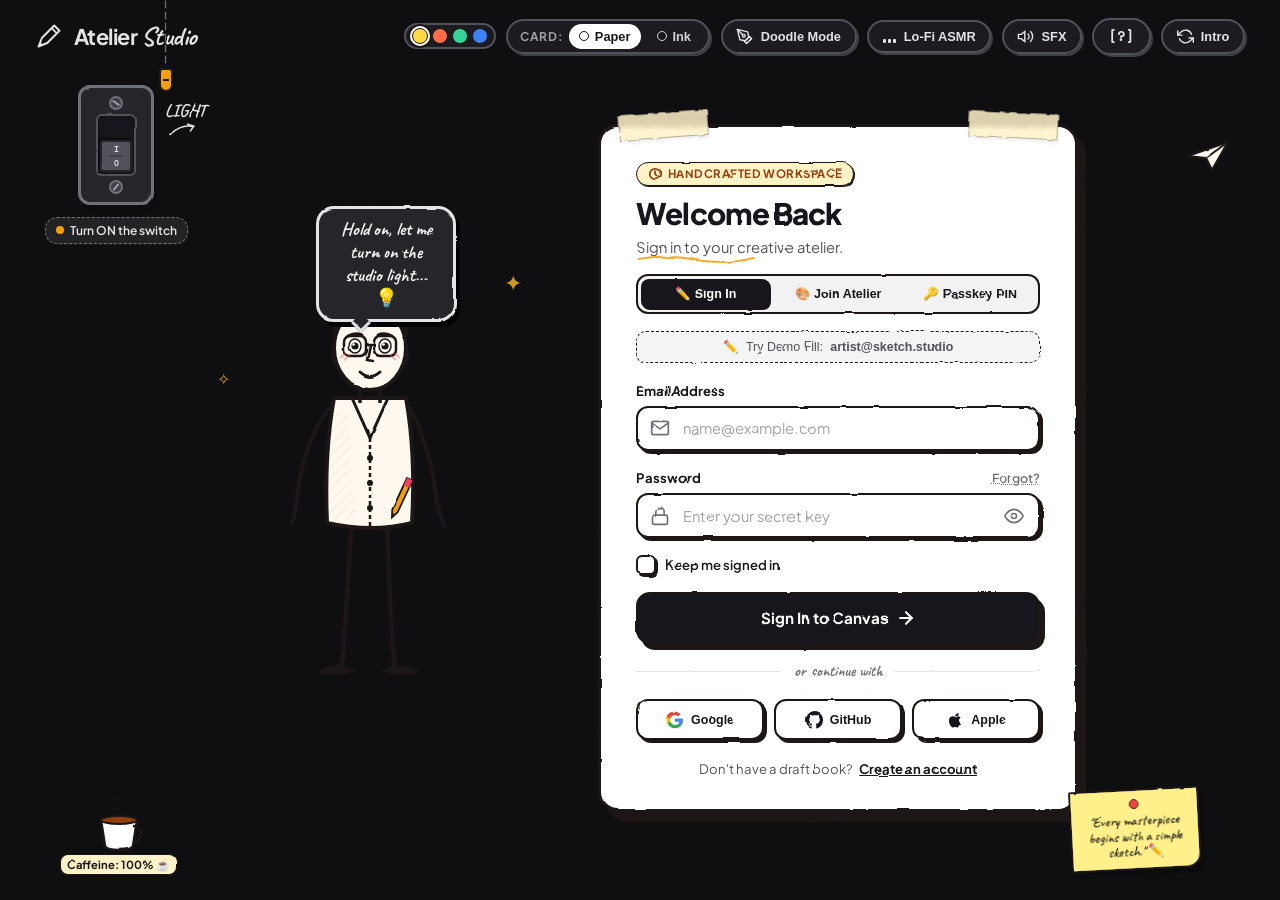
==== commit cc42db71: "Update login and sketch-login changes" ====
--- a/login.html
+++ b/login.html
@@ -3,8 +3,8 @@
 <head>
   <meta charset="UTF-8">
   <meta name="viewport" content="width=device-width, initial-scale=1.0">
-  <title>Pencil Sketch Interactive Login | Art & Light</title>
-  <meta name="description" content="An artistic hand-drawn pencil sketch interactive login page with switch toggle animation, warm yellow canvas, and expressive character interactions.">
+  <title>Pencil Sketch Interactive Login | Atelier Studio</title>
+  <meta name="description" content="An artistic hand-drawn pencil sketch interactive login page with switch toggle animation, warm yellow canvas, interactive doodle board, pupil tracking, and expressive character interactions.">
   <link rel="preconnect" href="https://fonts.googleapis.com">
   <link rel="preconnect" href="https://fonts.gstatic.com" crossorigin>
   <link href="https://fonts.googleapis.com/css2?family=Caveat:wght@600;700&family=Plus+Jakarta+Sans:wght@400;500;600;700;800&family=Space+Mono:wght@400;700&display=swap" rel="stylesheet">
@@ -16,6 +16,7 @@
        ========================================================================== */
 
     :root {
+      /* Dynamic Palette: Amber Atelier (Default) */
       --bg-dark: #141416;
       --bg-dark-grid: rgba(255, 255, 255, 0.04);
       --bg-yellow-base: #FFDA44;
@@ -29,7 +30,7 @@
       
       --graphite-stroke: #1C1917;
       --graphite-shadow: rgba(24, 24, 27, 0.16);
-      --graphite-shadow-lg: rgba(24, 24, 27, 0.22);
+      --graphite-shadow-lg: rgba(24, 24, 27, 0.24);
       
       --sketch-paper-white: #FFFFFF;
       --sketch-paper-offwhite: #FAF8F5;
@@ -39,6 +40,8 @@
       --accent-amber: #D97706;
       --accent-red: #DC2626;
       --accent-green: #16A34A;
+      --accent-blue: #2563EB;
+      --accent-purple: #9333EA;
       
       --font-main: 'Plus Jakarta Sans', -apple-system, BlinkMacSystemFont, sans-serif;
       --font-sketch: 'Caveat', cursive, sans-serif;
@@ -46,8 +49,21 @@
       
       --transition-smooth: all 0.4s cubic-bezier(0.16, 1, 0.3, 1);
       --transition-bounce: all 0.5s cubic-bezier(0.34, 1.56, 0.64, 1);
-    }
-
+      --transition-fast: all 0.18s ease;
+    }
+
+    /* Palette Variations for Studio Atmosphere */
+    body.theme-terracotta.light-on .canvas-background {
+      background: radial-gradient(circle at 18% 18%, #FF9A76 0%, #FF6B4A 50%, #D84315 100%);
+    }
+    body.theme-celadon.light-on .canvas-background {
+      background: radial-gradient(circle at 18% 18%, #A7F3D0 0%, #34D399 50%, #059669 100%);
+    }
+    body.theme-blueprint.light-on .canvas-background {
+      background: radial-gradient(circle at 18% 18%, #93C5FD 0%, #3B82F6 50%, #1D4ED8 100%);
+    }
+
+    /* Reset & Base Styles */
     *, *::before, *::after {
       box-sizing: border-box;
       margin: 0;
@@ -86,7 +102,7 @@
       position: fixed;
       inset: 0;
       z-index: 0;
-      transition: background-color 0.8s cubic-bezier(0.16, 1, 0.3, 1);
+      transition: background-color 0.8s cubic-bezier(0.16, 1, 0.3, 1), background 0.8s ease;
       overflow: hidden;
     }
 
@@ -99,6 +115,7 @@
       background: radial-gradient(circle at 18% 18%, var(--bg-yellow-warm) 0%, var(--bg-yellow-base) 45%, var(--bg-yellow-deep) 100%);
     }
 
+    /* Realistic Hand-Drawn Paper Texture Grain */
     .paper-texture {
       position: absolute;
       inset: 0;
@@ -121,8 +138,8 @@
       pointer-events: none;
       background-size: 40px 40px;
       background-image: 
-        linear-gradient(to right, rgba(28, 25, 23, 0.05) 1px, transparent 1px),
-        linear-gradient(to bottom, rgba(28, 25, 23, 0.05) 1px, transparent 1px);
+        linear-gradient(to right, rgba(28, 25, 23, 0.06) 1px, transparent 1px),
+        linear-gradient(to bottom, rgba(28, 25, 23, 0.06) 1px, transparent 1px);
       opacity: 0.8;
       transition: opacity 0.6s ease;
     }
@@ -171,14 +188,34 @@
       100% { transform: scale(320); opacity: 0; }
     }
 
-    /* Top Navigation */
+    /* Fullscreen Particle FX Canvas */
+    #fxCanvas {
+      position: fixed;
+      inset: 0;
+      pointer-events: none;
+      z-index: 90;
+    }
+
+    /* Interactive Doodle Canvas Overlay */
+    #doodleCanvas {
+      position: fixed;
+      inset: 0;
+      pointer-events: none;
+      z-index: 85;
+    }
+    body.doodle-active #doodleCanvas {
+      pointer-events: auto;
+      cursor: crosshair;
+    }
+
+    /* Top Navigation & Floating Studio Controls */
     .top-nav {
       position: relative;
       z-index: 20;
       display: flex;
       justify-content: space-between;
       align-items: center;
-      padding: 1.25rem 2.5rem;
+      padding: 1.1rem 2.2rem;
       transition: var(--transition-smooth);
     }
 
@@ -202,41 +239,42 @@
 
     .brand-title strong {
       font-family: var(--font-sketch);
-      font-size: 1.6rem;
-      margin-left: 2px;
+      font-size: 1.65rem;
+      margin-left: 3px;
       font-weight: 700;
     }
 
     .top-actions {
       display: flex;
       align-items: center;
-      gap: 0.85rem;
+      gap: 0.65rem;
+      flex-wrap: wrap;
     }
 
     .card-theme-toggle {
       display: flex;
       align-items: center;
-      gap: 0.4rem;
-      background: rgba(255, 255, 255, 0.2);
+      gap: 0.35rem;
+      background: rgba(255, 255, 255, 0.25);
       backdrop-filter: blur(8px);
-      border: 1.5px solid var(--graphite-stroke);
+      border: 2px solid var(--graphite-stroke);
       border-radius: 30px;
-      padding: 0.25rem 0.5rem;
+      padding: 0.2rem 0.45rem;
       box-shadow: 2px 2px 0 var(--graphite-stroke);
     }
 
     body.light-off .card-theme-toggle {
-      background: rgba(30, 30, 36, 0.8);
+      background: rgba(30, 30, 36, 0.85);
       border-color: #52525B;
       box-shadow: 2px 2px 0 #3f3f46;
     }
 
     .toggle-label {
-      font-size: 0.78rem;
+      font-size: 0.75rem;
       font-weight: 700;
       text-transform: uppercase;
       letter-spacing: 0.05em;
-      padding-left: 0.35rem;
+      padding-left: 0.3rem;
       color: inherit;
     }
 
@@ -251,12 +289,12 @@
       background: transparent;
       border: none;
       padding: 0.3rem 0.65rem;
-      font-size: 0.82rem;
+      font-size: 0.8rem;
       font-weight: 600;
       border-radius: 20px;
       cursor: pointer;
       color: inherit;
-      transition: all 0.25s ease;
+      transition: var(--transition-fast);
     }
 
     body.light-off .theme-btn {
@@ -292,20 +330,21 @@
       display: flex;
       align-items: center;
       gap: 0.45rem;
-      background: rgba(255, 255, 255, 0.3);
+      background: rgba(255, 255, 255, 0.35);
       backdrop-filter: blur(8px);
-      border: 1.5px solid var(--graphite-stroke);
+      border: 2px solid var(--graphite-stroke);
       border-radius: 30px;
-      padding: 0.45rem 0.9rem;
-      font-size: 0.82rem;
+      padding: 0.42rem 0.85rem;
+      font-size: 0.8rem;
       font-weight: 600;
       cursor: pointer;
       box-shadow: 2px 2px 0 var(--graphite-stroke);
-      transition: transform 0.15s ease, box-shadow 0.15s ease, background-color 0.3s ease;
+      transition: transform 0.15s ease, box-shadow 0.15s ease, background-color 0.25s ease;
+      color: inherit;
     }
 
     body.light-off .icon-tool-btn {
-      background: rgba(30, 30, 36, 0.8);
+      background: rgba(30, 30, 36, 0.85);
       border-color: #52525B;
       color: #E4E4E7;
       box-shadow: 2px 2px 0 #3f3f46;
@@ -314,12 +353,12 @@
     .icon-tool-btn:hover {
       transform: translate(-1px, -1px);
       box-shadow: 3px 3px 0 var(--graphite-stroke);
-      background: rgba(255, 255, 255, 0.5);
+      background: rgba(255, 255, 255, 0.6);
     }
 
     body.light-off .icon-tool-btn:hover {
       box-shadow: 3px 3px 0 #52525B;
-      background: rgba(45, 45, 55, 0.9);
+      background: rgba(45, 45, 55, 0.95);
     }
 
     .icon-tool-btn:active {
@@ -327,11 +366,74 @@
       box-shadow: 1px 1px 0 var(--graphite-stroke);
     }
 
-    /* Switch Station */
+    .icon-tool-btn.btn-active {
+      background: var(--ink-primary) !important;
+      color: #FFF !important;
+    }
+
+    body.light-off .icon-tool-btn.btn-active {
+      background: #FEF08A !important;
+      color: #18181B !important;
+    }
+
+    /* Equalizer Bars for Lo-Fi ASMR */
+    .equalizer-icon {
+      display: flex;
+      align-items: flex-end;
+      gap: 2px;
+      height: 14px;
+      width: 14px;
+    }
+    .eq-bar {
+      width: 3px;
+      background: currentColor;
+      border-radius: 1px;
+      height: 4px;
+      transition: height 0.2s ease;
+    }
+    .playing .eq-bar:nth-child(1) { animation: eqBounce 0.6s ease infinite alternate; }
+    .playing .eq-bar:nth-child(2) { animation: eqBounce 0.8s ease 0.15s infinite alternate; }
+    .playing .eq-bar:nth-child(3) { animation: eqBounce 0.5s ease 0.3s infinite alternate; }
+
+    @keyframes eqBounce {
+      0% { height: 3px; }
+      100% { height: 14px; }
+    }
+
+    /* Palette Atmosphere Picker */
+    .palette-picker {
+      display: flex;
+      align-items: center;
+      gap: 4px;
+      background: rgba(255, 255, 255, 0.25);
+      border: 2px solid var(--graphite-stroke);
+      border-radius: 30px;
+      padding: 3px 6px;
+    }
+    body.light-off .palette-picker {
+      background: rgba(30, 30, 36, 0.85);
+      border-color: #52525B;
+    }
+    .pal-dot {
+      width: 16px;
+      height: 16px;
+      border-radius: 50%;
+      border: 1.5px solid #1C1917;
+      cursor: pointer;
+      transition: transform 0.15s ease;
+    }
+    .pal-dot:hover { transform: scale(1.25); }
+    .pal-dot.active { box-shadow: 0 0 0 2px #FFF, 0 0 0 4px var(--graphite-stroke); }
+    .pal-amber { background: #FFDA44; }
+    .pal-terracotta { background: #FF6B4A; }
+    .pal-celadon { background: #34D399; }
+    .pal-blueprint { background: #3B82F6; }
+
+    /* Wall Switch & Hanging Pull-Cord Lamp Chain */
     .switch-station {
       position: absolute;
-      top: 90px;
-      left: 55px;
+      top: 85px;
+      left: 45px;
       z-index: 30;
       display: flex;
       flex-direction: column;
@@ -449,115 +551,185 @@
     }
 
     .rocker-label {
-      font-size: 0.62rem;
+      font-size: 8px;
+      font-weight: 800;
       font-family: var(--font-mono);
-      font-weight: 700;
+      color: var(--ink-primary);
       line-height: 1;
     }
 
-    body.light-off .rocker-label.on {
-      opacity: 0.2;
-    }
-
-    body.light-off .rocker-label.off {
-      color: #F87171;
-      opacity: 1;
-    }
-
-    body.light-on .rocker-label.on {
-      color: #16A34A;
-      opacity: 1;
-    }
-
-    body.light-on .rocker-label.off {
-      opacity: 0.2;
+    body.light-off .rocker-label {
+      color: #E4E4E7;
     }
 
     .rocker-ridge {
       width: 14px;
       height: 2px;
-      background: #71717A;
-      border-radius: 1px;
+      background: var(--ink-primary);
+      opacity: 0.3;
     }
 
     .switch-label-sketch {
       position: absolute;
-      left: 90px;
-      top: 15px;
+      top: 14px;
+      right: -55px;
       display: flex;
       flex-direction: column;
       align-items: flex-start;
-      white-space: nowrap;
-      font-size: 1.5rem;
-      font-weight: 700;
       color: var(--ink-primary);
+      transition: color 0.4s ease;
       pointer-events: none;
-      transition: color 0.4s ease;
     }
 
     body.light-off .switch-label-sketch {
       color: #E4E4E7;
     }
 
+    .switch-label-sketch span {
+      font-size: 1.1rem;
+      font-weight: 700;
+      line-height: 1;
+    }
+
     .sketch-arrow {
-      margin-top: -6px;
-      margin-left: -2px;
+      margin-top: 2px;
       transform: rotate(-15deg);
     }
 
     .switch-hint {
-      display: flex;
-      align-items: center;
-      gap: 0.5rem;
-      margin-top: 0.85rem;
-      font-size: 0.85rem;
-      font-family: var(--font-sketch);
-      font-size: 1.25rem;
-      font-weight: 700;
-      color: #FCD34D;
-      transition: opacity 0.4s ease;
+      margin-top: 12px;
+      display: flex;
+      align-items: center;
+      gap: 0.4rem;
+      background: rgba(255, 255, 255, 0.7);
+      backdrop-filter: blur(4px);
+      padding: 0.3rem 0.6rem;
+      border-radius: 12px;
+      border: 1px dashed var(--graphite-stroke);
+      box-shadow: 1px 1px 0 var(--graphite-stroke);
+      opacity: 1;
+      transition: opacity 0.4s ease, transform 0.4s ease;
+    }
+
+    body.light-off .switch-hint {
+      background: rgba(39, 39, 42, 0.85);
+      border-color: #71717A;
+      color: #E4E4E7;
     }
 
     body.light-on .switch-hint {
       opacity: 0;
       pointer-events: none;
+      transform: translateY(-8px);
     }
 
     .pulse-indicator {
       width: 8px;
       height: 8px;
       border-radius: 50%;
-      background: #FCD34D;
-      box-shadow: 0 0 10px #FCD34D;
-      animation: pulseDot 1.4s infinite ease-in-out;
+      background: #F59E0B;
+      box-shadow: 0 0 0 0 rgba(245, 158, 11, 0.7);
+      animation: pulseDot 1.5s infinite;
     }
 
     @keyframes pulseDot {
-      0%, 100% { transform: scale(0.9); opacity: 0.4; }
-      50% { transform: scale(1.4); opacity: 1; box-shadow: 0 0 16px #FCD34D; }
-    }
-
-    /* Main Stage */
+      0% { box-shadow: 0 0 0 0 rgba(245, 158, 11, 0.7); }
+      70% { box-shadow: 0 0 0 8px rgba(245, 158, 11, 0); }
+      100% { box-shadow: 0 0 0 0 rgba(245, 158, 11, 0); }
+    }
+
+    .hint-text {
+      font-size: 0.75rem;
+      font-weight: 600;
+    }
+
+    /* Hanging Pull-Cord Lamp Chain */
+    .pull-cord-station {
+      position: absolute;
+      top: 0;
+      left: 140px;
+      z-index: 25;
+      display: flex;
+      flex-direction: column;
+      align-items: center;
+      cursor: grab;
+      user-select: none;
+    }
+    .pull-cord-station:active {
+      cursor: grabbing;
+    }
+    .cord-chain {
+      display: flex;
+      flex-direction: column;
+      align-items: center;
+      gap: 2px;
+      transform-origin: top center;
+      transition: transform 0.2s cubic-bezier(0.175, 0.885, 0.32, 1.275);
+    }
+    .chain-link {
+      width: 3px;
+      height: 9px;
+      border-radius: 2px;
+      background: #D97706;
+      border: 1px solid #1C1917;
+    }
+    body.light-off .chain-link {
+      background: #71717A;
+    }
+    .chain-handle {
+      width: 14px;
+      height: 24px;
+      background: #F59E0B;
+      border: 2px solid #1C1917;
+      border-radius: 6px 6px 12px 12px;
+      box-shadow: 2px 2px 0 rgba(0, 0, 0, 0.3);
+      margin-top: 2px;
+      display: flex;
+      align-items: center;
+      justify-content: center;
+      transition: transform 0.15s ease;
+    }
+    .chain-handle::after {
+      content: '';
+      width: 6px;
+      height: 2px;
+      background: #1C1917;
+    }
+    .pull-cord-hint {
+      font-size: 0.75rem;
+      font-weight: 700;
+      white-space: nowrap;
+      transform: rotate(90deg) translate(28px, -18px);
+      transform-origin: left top;
+      color: inherit;
+    }
+    body.light-off .pull-cord-hint {
+      color: #A1A1AA;
+    }
+
+    /* Main Stage & Character Arena */
     .stage-container {
       position: relative;
       z-index: 10;
-      max-width: 1240px;
-      min-height: calc(100vh - 120px);
+      width: 100%;
+      max-width: 1200px;
       margin: 0 auto;
-      padding: 1rem 2rem 3rem;
-      display: grid;
-      grid-template-columns: 1.05fr 1fr;
-      align-items: center;
-      gap: 2.5rem;
-    }
-
-    /* Character Arena */
+      min-height: calc(100vh - 85px);
+      display: flex;
+      align-items: center;
+      justify-content: center;
+      gap: 3.5rem;
+      padding: 1.5rem 2rem 3rem 2rem;
+    }
+
     .character-arena {
+      flex: 0 0 340px;
+      display: flex;
+      flex-direction: column;
+      align-items: center;
+      justify-content: center;
       position: relative;
-      display: flex;
-      justify-content: center;
-      align-items: center;
-      height: 100%;
+      transition: transform 0.8s cubic-bezier(0.16, 1, 0.3, 1), opacity 0.8s ease;
     }
 
     .character-wrapper {
@@ -565,97 +737,98 @@
       display: flex;
       flex-direction: column;
       align-items: center;
-      transition: transform 0.6s cubic-bezier(0.16, 1, 0.3, 1);
+      cursor: pointer;
+    }
+
+    .character-wrapper:hover {
+      transform: scale(1.015);
     }
 
     .sketch-bubble {
       position: absolute;
-      top: -45px;
+      top: -42px;
       left: 50%;
-      transform: translateX(-40%) scale(0.9);
+      transform: translateX(-40%) scale(1);
       background: #FFFFFF;
-      border: 2.5px solid #1C1917;
+      border: 3px solid #1C1917;
       border-radius: 18px;
-      padding: 0.6rem 1.15rem;
-      box-shadow: 3px 4px 0 #1C1917;
-      z-index: 15;
-      transition: all 0.3s cubic-bezier(0.34, 1.56, 0.64, 1);
-      filter: url(#rough-edge);
+      padding: 0.55rem 1.15rem;
+      box-shadow: 4px 5px 0 var(--graphite-stroke);
+      z-index: 20;
+      max-width: 250px;
+      transition: opacity 0.3s ease, transform 0.3s cubic-bezier(0.34, 1.56, 0.64, 1);
+      filter: url(#pencil-texture);
     }
 
     body.light-off .sketch-bubble {
       background: #27272A;
       border-color: #E4E4E7;
-      box-shadow: 3px 4px 0 #09090B;
+      box-shadow: 4px 5px 0 #000000;
+      color: #F4F4F5;
     }
 
     .bubble-content {
-      font-size: 1.35rem;
+      font-size: 1.15rem;
       font-weight: 700;
-      color: #1C1917;
-      white-space: nowrap;
-    }
-
-    body.light-off .bubble-content {
-      color: #F4F4F5;
+      line-height: 1.25;
+      text-align: center;
     }
 
     .bubble-tail {
       position: absolute;
-      bottom: -10px;
+      bottom: -11px;
       left: 35px;
       width: 14px;
       height: 14px;
       background: #FFFFFF;
-      border-right: 2.5px solid #1C1917;
-      border-bottom: 2.5px solid #1C1917;
+      border-right: 3px solid #1C1917;
+      border-bottom: 3px solid #1C1917;
       transform: rotate(45deg);
     }
 
     body.light-off .bubble-tail {
       background: #27272A;
-      border-color: #E4E4E7;
-    }
-
+      border-right-color: #E4E4E7;
+      border-bottom-color: #E4E4E7;
+    }
+
+    /* Master SVG Character */
     .sketch-human-svg {
       filter: url(#pencil-texture);
       overflow: visible;
-      transition: transform 0.4s ease;
-    }
-
-    .character-group {
-      transform-origin: bottom center;
-    }
-
-    body.light-on .char-head-group {
-      animation: breatheHead 3.5s ease-in-out infinite;
-    }
-
-    @keyframes breatheHead {
-      0%, 100% { transform: translateY(0); }
-      50% { transform: translateY(-3px); }
-    }
-
-    #eyeL, #eyeR {
-      animation: eyeBlink 4.5s infinite ease-in-out;
-      transform-origin: center;
-    }
-
-    @keyframes eyeBlink {
-      0%, 46%, 50%, 100% { transform: scaleY(1); }
-      48% { transform: scaleY(0.1); }
+      transition: transform 0.3s cubic-bezier(0.34, 1.56, 0.64, 1);
     }
 
     .character-arena.walking-intro {
-      animation: characterWalkIn 2.2s cubic-bezier(0.25, 1, 0.5, 1) forwards;
-    }
-
-    @keyframes characterWalkIn {
-      0% { transform: translate(-350px, 30px); opacity: 0; }
-      20% { opacity: 1; }
-      55% { transform: translate(-140px, -40px); }
-      75% { transform: translate(-140px, -40px); }
-      100% { transform: translate(0, 0); }
+      animation: characterWalkToSwitch 2.2s cubic-bezier(0.2, 0.8, 0.3, 1) forwards;
+    }
+
+    @keyframes characterWalkToSwitch {
+      0% { transform: translateX(80px); opacity: 0.3; }
+      30% { transform: translateX(-40px); opacity: 1; }
+      60% { transform: translateX(-40px); }
+      100% { transform: translateX(0); opacity: 1; }
+    }
+
+    .character-arena.char-giggle {
+      animation: giggleWobble 0.55s cubic-bezier(0.36, 0.07, 0.19, 0.97) both;
+    }
+
+    @keyframes giggleWobble {
+      10%, 90% { transform: translate3d(-2px, -6px, 0) rotate(-2deg) scale(1.04); }
+      20%, 80% { transform: translate3d(3px, 2px, 0) rotate(3deg) scale(0.98); }
+      30%, 50%, 70% { transform: translate3d(-4px, -8px, 0) rotate(-3deg) scale(1.05); }
+      40%, 60% { transform: translate3d(4px, 2px, 0) rotate(2deg) scale(1); }
+    }
+
+    .character-arena.char-spin {
+      animation: spin360 0.6s cubic-bezier(0.4, 0, 0.2, 1) forwards;
+    }
+
+    @keyframes spin360 {
+      0% { transform: scale(1) rotate(0deg); }
+      50% { transform: scale(1.15) rotate(180deg) translateY(-20px); }
+      100% { transform: scale(1) rotate(360deg); }
     }
 
     .character-doodles {
@@ -667,129 +840,111 @@
     .doodle-star {
       position: absolute;
       font-size: 1.4rem;
-      color: #1C1917;
-      opacity: 0.6;
+      color: var(--ink-primary);
+      opacity: 0.8;
       animation: floatStar 3s ease-in-out infinite alternate;
     }
 
-    .doodle-star.s1 { top: 15%; right: 10%; animation-delay: 0.2s; }
-    .doodle-star.s2 { top: 45%; left: -5%; animation-delay: 1.2s; }
+    body.light-off .doodle-star {
+      color: #FBBF24;
+    }
+
+    .doodle-star.s1 { top: 20px; right: -10px; animation-delay: 0.3s; }
+    .doodle-star.s2 { top: 120px; left: -15px; animation-delay: 1.2s; font-size: 1rem; }
 
     @keyframes floatStar {
-      0% { transform: translateY(0) rotate(0deg) scale(0.85); }
-      100% { transform: translateY(-8px) rotate(20deg) scale(1.15); }
-    }
-
-    /* Login Card */
+      0% { transform: translateY(0) rotate(0deg); }
+      100% { transform: translateY(-8px) rotate(20deg); }
+    }
+
+    /* Login Arena & Card Architecture */
     .login-arena {
+      flex: 1;
+      max-width: 480px;
       position: relative;
-      display: flex;
-      justify-content: center;
-      align-items: center;
     }
 
     .login-card-wrapper {
       position: relative;
-      width: 100%;
-      max-width: 460px;
-      perspective: 1000px;
     }
 
     .card-tape {
       position: absolute;
-      width: 60px;
-      height: 22px;
-      background: rgba(254, 240, 138, 0.7);
-      border: 1px dashed rgba(28, 25, 23, 0.4);
-      z-index: 12;
-      box-shadow: 0 1px 3px rgba(0,0,0,0.15);
+      width: 90px;
+      height: 26px;
+      background: rgba(254, 243, 199, 0.85);
+      border: 1.5px solid rgba(28, 25, 23, 0.3);
+      box-shadow: 1px 2px 3px rgba(0, 0, 0, 0.08);
+      z-index: 15;
+      backdrop-filter: blur(2px);
       pointer-events: none;
-    }
-
-    .tape-top-left {
-      top: -10px;
+      filter: url(#rough-edge);
+    }
+
+    .card-tape.tape-top-left {
+      top: -12px;
       left: 20px;
-      transform: rotate(-12deg);
-    }
-
-    .tape-top-right {
-      top: -10px;
+      transform: rotate(-4deg);
+    }
+
+    .card-tape.tape-top-right {
+      top: -12px;
       right: 20px;
-      transform: rotate(14deg);
+      transform: rotate(3deg);
     }
 
     .login-card {
       position: relative;
-      width: 100%;
       border-radius: 20px;
-      padding: 2.2rem 2.2rem 1.8rem;
-      transition: background-color 0.4s ease, border-color 0.4s ease, box-shadow 0.4s ease, transform 0.4s cubic-bezier(0.16, 1, 0.3, 1), opacity 0.5s ease;
-      filter: url(#rough-edge);
-    }
-
-    body.light-off .login-card {
-      opacity: 0.25;
-      filter: blur(1px) grayscale(60%);
-      pointer-events: none;
-      transform: translateY(12px) scale(0.97);
-    }
-
-    body.light-on .login-card {
-      opacity: 1;
-      filter: none;
-      pointer-events: auto;
-      transform: translateY(0) scale(1);
+      padding: 2.2rem 2.2rem 2rem 2.2rem;
+      border: 3.5px solid var(--graphite-stroke);
+      box-shadow: 8px 10px 0 var(--graphite-stroke);
+      transition: background-color 0.4s ease, border-color 0.4s ease, box-shadow 0.4s ease, transform 0.25s ease;
+      filter: url(#pencil-texture);
     }
 
     .login-card.theme-white {
-      background: var(--sketch-paper-white);
-      border: 3.5px solid var(--ink-primary);
-      box-shadow: 
-        8px 10px 0 var(--ink-primary),
-        0 20px 35px var(--graphite-shadow-lg);
+      background-color: var(--sketch-paper-white);
       color: var(--ink-primary);
     }
 
     .login-card.theme-black {
-      background: var(--sketch-card-dark);
-      border: 3.5px solid #E4E4E7;
-      box-shadow: 
-        8px 10px 0 #09090B,
-        0 20px 40px rgba(0, 0, 0, 0.5);
-      color: #FAFAFA;
+      background-color: var(--sketch-card-dark);
+      border-color: #FFFFFF;
+      box-shadow: 8px 10px 0 #000000;
+      color: var(--ink-light);
     }
 
     .card-header {
-      margin-bottom: 1.35rem;
+      margin-bottom: 1.1rem;
     }
 
     .header-badge {
       display: inline-flex;
       align-items: center;
       gap: 0.4rem;
-      font-size: 0.76rem;
+      background: #FEF3C7;
+      border: 1.5px solid var(--graphite-stroke);
+      border-radius: 20px;
+      padding: 0.2rem 0.65rem;
+      font-size: 0.72rem;
       font-weight: 700;
       text-transform: uppercase;
-      letter-spacing: 0.08em;
-      padding: 0.25rem 0.65rem;
-      border-radius: 12px;
+      letter-spacing: 0.04em;
+      color: #92400E;
       margin-bottom: 0.65rem;
-    }
-
-    .theme-white .header-badge {
-      background: #FEF3C7;
-      color: #92400E;
-      border: 1.5px solid #F59E0B;
-    }
-
-    .theme-black .header-badge {
-      background: #27272A;
-      color: #FDE68A;
-      border: 1.5px solid #71717A;
+      box-shadow: 1px 1px 0 var(--graphite-stroke);
+    }
+
+    .login-card.theme-black .header-badge {
+      background: #312E81;
+      color: #C7D2FE;
+      border-color: #818CF8;
+      box-shadow: 1px 1px 0 #4338CA;
     }
 
     .card-title {
-      font-size: 2.1rem;
+      font-size: 1.85rem;
       font-weight: 800;
       letter-spacing: -0.03em;
       line-height: 1.15;
@@ -797,25 +952,67 @@
     }
 
     .card-subtitle {
-      font-size: 0.95rem;
+      font-size: 0.92rem;
       color: var(--ink-secondary);
-      display: flex;
-      flex-direction: column;
-      gap: 2px;
-    }
-
-    .theme-black .card-subtitle {
+      position: relative;
+      display: inline-block;
+    }
+
+    .login-card.theme-black .card-subtitle {
       color: #A1A1AA;
     }
 
     .subtitle-flourish {
-      margin-top: 2px;
-      stroke: currentColor;
-      opacity: 0.7;
+      position: absolute;
+      bottom: -9px;
+      left: 0;
+      color: #F59E0B;
+      opacity: 0.85;
+    }
+
+    /* Auth Mode Tabs */
+    .auth-tab-bar {
+      display: flex;
+      align-items: center;
+      background: rgba(0, 0, 0, 0.05);
+      border: 2px solid var(--graphite-stroke);
+      border-radius: 12px;
+      padding: 3px;
+      margin-bottom: 1.1rem;
+      gap: 3px;
+    }
+    .login-card.theme-black .auth-tab-bar {
+      background: rgba(255, 255, 255, 0.08);
+      border-color: #52525B;
+    }
+    .auth-tab {
+      flex: 1;
+      background: transparent;
+      border: none;
+      padding: 0.45rem 0.3rem;
+      font-size: 0.78rem;
+      font-weight: 700;
+      border-radius: 8px;
+      cursor: pointer;
+      color: inherit;
+      transition: all 0.2s ease;
+      text-align: center;
+    }
+    .auth-tab:hover {
+      background: rgba(0, 0, 0, 0.04);
+    }
+    .auth-tab.active {
+      background: var(--ink-primary);
+      color: #FFFFFF;
+      box-shadow: 1px 1px 0 var(--graphite-stroke);
+    }
+    .login-card.theme-black .auth-tab.active {
+      background: #FFFFFF;
+      color: #18181B;
     }
 
     .demo-quickfill {
-      margin-bottom: 1.25rem;
+      margin-bottom: 1.1rem;
     }
 
     .demo-chip {
@@ -823,150 +1020,132 @@
       display: flex;
       align-items: center;
       justify-content: center;
-      gap: 0.4rem;
-      background: rgba(254, 240, 138, 0.35);
-      border: 1.5px dashed var(--ink-primary);
+      gap: 0.45rem;
+      background: #F4F4F5;
+      border: 1.5px dashed var(--graphite-stroke);
       border-radius: 10px;
       padding: 0.45rem 0.8rem;
-      font-size: 0.8rem;
-      font-weight: 600;
-      color: var(--ink-primary);
+      font-size: 0.78rem;
+      color: var(--ink-secondary);
       cursor: pointer;
-      transition: all 0.2s ease;
-    }
-
-    .theme-black .demo-chip {
-      background: rgba(39, 39, 42, 0.7);
+      transition: var(--transition-fast);
+    }
+
+    .login-card.theme-black .demo-chip {
+      background: #27272A;
       border-color: #71717A;
-      color: #E4E4E7;
+      color: #D4D4D8;
     }
 
     .demo-chip:hover {
       background: #FEF08A;
+      color: #18181B;
+      border-style: solid;
       transform: translateY(-1px);
     }
 
-    .theme-black .demo-chip:hover {
-      background: #3F3F46;
-    }
-
-    /* Forms */
+    .demo-chip:active {
+      transform: translateY(1px);
+    }
+
     .auth-form {
       display: flex;
       flex-direction: column;
-      gap: 1.15rem;
+      gap: 1.05rem;
     }
 
     .form-group {
       display: flex;
       flex-direction: column;
       gap: 0.35rem;
+      position: relative;
     }
 
     .form-label {
       display: flex;
       justify-content: space-between;
       align-items: center;
-      font-size: 0.86rem;
+      font-size: 0.82rem;
       font-weight: 700;
       letter-spacing: -0.01em;
     }
 
-    .label-row {
-      display: flex;
-      justify-content: space-between;
-      align-items: center;
-    }
-
     .sketch-pencil-indicator {
       font-family: var(--font-sketch);
-      font-size: 1.15rem;
+      font-size: 0.95rem;
       font-weight: 700;
-      color: var(--accent-amber);
+      color: #D97706;
       opacity: 0;
-      transform: translateY(3px);
-      transition: all 0.25s ease;
+      transform: translateX(6px);
+      transition: opacity 0.2s ease, transform 0.2s ease;
     }
 
     .form-group.focused .sketch-pencil-indicator {
       opacity: 1;
-      transform: translateY(0);
+      transform: translateX(0);
+    }
+
+    .label-row {
+      display: flex;
+      justify-content: space-between;
+      align-items: center;
     }
 
     .forgot-link {
-      font-size: 0.82rem;
+      font-size: 0.78rem;
       font-weight: 600;
-      color: inherit;
+      color: var(--ink-muted);
       text-decoration: underline;
-      text-decoration-style: wavy;
-      text-decoration-thickness: 1.5px;
+      text-decoration-style: dotted;
       transition: color 0.2s ease;
     }
 
     .forgot-link:hover {
-      color: var(--accent-amber);
+      color: var(--ink-primary);
+      text-decoration-style: solid;
+    }
+
+    .login-card.theme-black .forgot-link:hover {
+      color: #FFFFFF;
     }
 
     .input-wrapper {
       position: relative;
       display: flex;
       align-items: center;
-      border-radius: 12px;
-      transition: all 0.2s ease;
     }
 
     .input-icon {
       position: absolute;
       left: 14px;
+      color: var(--ink-muted);
       display: flex;
       align-items: center;
       justify-content: center;
-      color: var(--ink-secondary);
       pointer-events: none;
       transition: color 0.2s ease;
     }
 
-    .theme-black .input-icon {
-      color: #A1A1AA;
-    }
-
     .sketch-input {
       width: 100%;
-      padding: 0.75rem 1rem 0.75rem 2.85rem;
+      padding: 0.72rem 2.8rem 0.72rem 2.8rem;
       font-family: var(--font-main);
-      font-size: 0.95rem;
+      font-size: 0.92rem;
       font-weight: 500;
+      background: #FFFFFF;
+      border: 2.2px solid #1C1917;
       border-radius: 12px;
       outline: none;
-      transition: all 0.25s cubic-bezier(0.16, 1, 0.3, 1);
-    }
-
-    .theme-white .sketch-input {
-      background: var(--sketch-paper-offwhite);
-      border: 2.5px solid var(--ink-primary);
       color: var(--ink-primary);
-      box-shadow: 2px 3px 0 var(--graphite-shadow);
-    }
-
-    .theme-white .sketch-input:focus {
-      background: #FFFFFF;
-      border-color: var(--ink-primary);
-      box-shadow: 4px 5px 0 var(--ink-primary);
-      transform: translate(-1px, -1px);
-    }
-
-    .theme-black .sketch-input {
-      background: var(--sketch-card-dark-surface);
-      border: 2.5px solid #52525B;
+      box-shadow: 3px 3px 0 var(--graphite-stroke);
+      transition: border-color 0.2s ease, box-shadow 0.2s ease, transform 0.15s ease, background-color 0.2s ease;
+    }
+
+    .login-card.theme-black .sketch-input {
+      background: #27272A;
+      border-color: #52525B;
       color: #FFFFFF;
-      box-shadow: 2px 3px 0 #09090B;
-    }
-
-    .theme-black .sketch-input:focus {
-      background: #18181B;
-      border-color: #F4F4F5;
-      box-shadow: 4px 5px 0 #E4E4E7;
-      transform: translate(-1px, -1px);
+      box-shadow: 3px 3px 0 #000000;
     }
 
     .sketch-input::placeholder {
@@ -974,8 +1153,54 @@
       font-weight: 400;
     }
 
-    .theme-black .sketch-input::placeholder {
+    .login-card.theme-black .sketch-input::placeholder {
       color: #71717A;
+    }
+
+    .sketch-input:hover {
+      border-color: #000000;
+      box-shadow: 4px 4px 0 var(--graphite-stroke);
+    }
+
+    .sketch-input:focus {
+      border-color: #1C1917;
+      background: #FFFDF7;
+      box-shadow: 5px 5px 0 #F59E0B;
+      transform: translate(-1px, -1px);
+    }
+
+    .login-card.theme-black .sketch-input:focus {
+      border-color: #FFFFFF;
+      background: #18181C;
+      box-shadow: 5px 5px 0 #818CF8;
+    }
+
+    .form-group.has-error .sketch-input {
+      border-color: #EF4444 !important;
+      box-shadow: 4px 4px 0 #EF4444 !important;
+      background: #FEF2F2 !important;
+    }
+
+    .login-card.theme-black .form-group.has-error .sketch-input {
+      background: #450A0A !important;
+    }
+
+    .field-error {
+      font-size: 0.74rem;
+      font-weight: 600;
+      color: #DC2626;
+      margin-top: 2px;
+      display: none;
+    }
+
+    .form-group.has-error .field-error {
+      display: block;
+      animation: errorSlide 0.25s ease;
+    }
+
+    @keyframes errorSlide {
+      0% { opacity: 0; transform: translateY(-4px); }
+      100% { opacity: 1; transform: translateY(0); }
     }
 
     .password-toggle {
@@ -984,33 +1209,29 @@
       background: transparent;
       border: none;
       cursor: pointer;
+      color: var(--ink-muted);
       display: flex;
       align-items: center;
       justify-content: center;
-      color: var(--ink-secondary);
       padding: 4px;
       border-radius: 6px;
       transition: color 0.2s ease, transform 0.15s ease;
     }
 
-    .theme-black .password-toggle {
-      color: #A1A1AA;
-    }
-
     .password-toggle:hover {
       color: var(--ink-primary);
       transform: scale(1.1);
     }
 
-    .theme-black .password-toggle:hover {
+    .login-card.theme-black .password-toggle:hover {
       color: #FFFFFF;
     }
 
     .password-meter {
+      margin-top: 0.4rem;
       display: none;
       flex-direction: column;
-      gap: 4px;
-      margin-top: 0.35rem;
+      gap: 0.25rem;
     }
 
     .password-meter.active {
@@ -1021,171 +1242,229 @@
       width: 100%;
       height: 6px;
       background: #E4E4E7;
-      border-radius: 4px;
+      border: 1.5px solid var(--graphite-stroke);
+      border-radius: 6px;
       overflow: hidden;
-      border: 1px solid var(--ink-primary);
-    }
-
-    .theme-black .meter-track {
-      background: #27272A;
+    }
+
+    .login-card.theme-black .meter-track {
+      background: #3F3F46;
       border-color: #71717A;
     }
 
     .meter-bar {
       height: 100%;
       width: 0%;
+      background-color: #EF4444;
       border-radius: 4px;
       transition: width 0.3s ease, background-color 0.3s ease;
     }
 
     .meter-label {
       font-size: 0.72rem;
+      font-weight: 600;
+      color: var(--ink-secondary);
+    }
+
+    .login-card.theme-black .meter-label {
+      color: #A1A1AA;
+    }
+
+    /* Dynamic SVG Drawing Password Canvas */
+    .sketch-pass-preview {
+      margin-top: 0.35rem;
+      display: flex;
+      align-items: center;
+      gap: 0.5rem;
+      background: rgba(0, 0, 0, 0.03);
+      border: 1.5px dashed var(--graphite-stroke);
+      border-radius: 8px;
+      padding: 0.35rem 0.6rem;
+    }
+    .login-card.theme-black .sketch-pass-preview {
+      background: rgba(255, 255, 255, 0.05);
+      border-color: #52525B;
+    }
+    .pass-drawing-svg {
+      width: 38px;
+      height: 38px;
+    }
+
+    /* Avatar Selector */
+    .avatar-grid {
+      display: grid;
+      grid-template-columns: repeat(5, 1fr);
+      gap: 6px;
+      margin: 0.4rem 0;
+    }
+    .avatar-choice {
+      display: flex;
+      flex-direction: column;
+      align-items: center;
+      gap: 2px;
+      background: #FFFFFF;
+      border: 2px solid var(--graphite-stroke);
+      border-radius: 10px;
+      padding: 6px 2px;
+      cursor: pointer;
+      transition: transform 0.15s ease, background-color 0.2s ease;
+      font-size: 1.1rem;
+    }
+    .login-card.theme-black .avatar-choice {
+      background: #27272A;
+      border-color: #52525B;
+    }
+    .avatar-choice:hover {
+      transform: translateY(-2px);
+      background: #FEF08A;
+    }
+    .avatar-choice.selected {
+      border-color: #16A34A;
+      background: #DCFCE7;
+      box-shadow: 0 0 0 2px #16A34A;
+    }
+    .avatar-label {
+      font-size: 0.65rem;
+      font-weight: 700;
+    }
+
+    /* 6-Digit OTP Box Grid */
+    .otp-grid {
+      display: grid;
+      grid-template-columns: repeat(6, 1fr);
+      gap: 8px;
+      margin: 0.6rem 0;
+    }
+    .otp-box {
+      width: 100%;
+      height: 48px;
+      text-align: center;
+      font-size: 1.3rem;
+      font-weight: 800;
       font-family: var(--font-mono);
+      background: #FFFFFF;
+      border: 2.2px solid var(--graphite-stroke);
+      border-radius: 10px;
+      box-shadow: 3px 3px 0 var(--graphite-stroke);
+      outline: none;
+      transition: transform 0.15s ease, border-color 0.2s ease, box-shadow 0.2s ease;
+    }
+    .login-card.theme-black .otp-box {
+      background: #27272A;
+      border-color: #52525B;
+      color: #FFF;
+      box-shadow: 3px 3px 0 #000;
+    }
+    .otp-box:focus {
+      border-color: #F59E0B;
+      transform: scale(1.08) translateY(-2px);
+      box-shadow: 4px 5px 0 var(--graphite-stroke);
+    }
+
+    .form-auxiliary {
+      display: flex;
+      align-items: center;
+      justify-content: space-between;
+    }
+
+    .sketch-checkbox-container {
+      display: inline-flex;
+      align-items: center;
+      gap: 0.55rem;
+      cursor: pointer;
+      font-size: 0.82rem;
       font-weight: 600;
-      color: var(--ink-muted);
-    }
-
-    .field-error {
-      display: none;
-      font-size: 0.78rem;
-      font-weight: 600;
-      color: var(--accent-red);
-      margin-top: 2px;
-    }
-
-    .form-group.has-error .field-error {
-      display: block;
-    }
-
-    .theme-white .form-group.has-error .sketch-input {
-      border-color: var(--accent-red);
-      background: #FEF2F2;
-    }
-
-    .theme-black .form-group.has-error .sketch-input {
-      border-color: #EF4444;
-      background: #2A1717;
-    }
-
-    .form-auxiliary {
-      display: flex;
-      align-items: center;
-      justify-content: space-between;
-      margin-top: 0.1rem;
-    }
-
-    .sketch-checkbox-container {
-      display: flex;
-      align-items: center;
-      gap: 0.65rem;
-      cursor: pointer;
-      font-size: 0.88rem;
-      font-weight: 600;
+      position: relative;
     }
 
     .sketch-checkbox-container input {
       position: absolute;
       opacity: 0;
       cursor: pointer;
-      height: 0;
-      width: 0;
     }
 
     .sketch-checkmark {
       width: 20px;
       height: 20px;
+      border: 2.2px solid var(--graphite-stroke);
       border-radius: 6px;
+      background: #FFFFFF;
       display: flex;
       align-items: center;
       justify-content: center;
-      transition: all 0.2s ease;
-    }
-
-    .theme-white .sketch-checkmark {
-      background: #FAF8F5;
-      border: 2px solid var(--ink-primary);
-      box-shadow: 2px 2px 0 var(--graphite-shadow);
-    }
-
-    .theme-black .sketch-checkmark {
-      background: var(--sketch-card-dark-surface);
-      border: 2px solid #71717A;
-      box-shadow: 2px 2px 0 #09090B;
-    }
-
-    .check-path {
-      stroke-dasharray: 20;
-      stroke-dashoffset: 20;
-      transition: stroke-dashoffset 0.25s ease;
+      box-shadow: 2px 2px 0 var(--graphite-stroke);
+      transition: background-color 0.2s ease, transform 0.15s ease;
+    }
+
+    .login-card.theme-black .sketch-checkmark {
+      background: #27272A;
+      border-color: #71717A;
+      box-shadow: 2px 2px 0 #000000;
+    }
+
+    .sketch-checkmark svg {
+      opacity: 0;
+      transform: scale(0.6);
+      transition: opacity 0.2s ease, transform 0.2s cubic-bezier(0.34, 1.56, 0.64, 1);
+      color: #16A34A;
     }
 
     .sketch-checkbox-container input:checked ~ .sketch-checkmark {
-      background: #FEF08A;
-    }
-
-    .theme-black .sketch-checkbox-container input:checked ~ .sketch-checkmark {
-      background: #FDE047;
-      color: #18181B;
-      border-color: #FDE047;
-    }
-
-    .sketch-checkbox-container input:checked ~ .sketch-checkmark .check-path {
-      stroke-dashoffset: 0;
+      background: #DCFCE7;
+      border-color: #16A34A;
+    }
+
+    .sketch-checkbox-container input:checked ~ .sketch-checkmark svg {
+      opacity: 1;
+      transform: scale(1);
     }
 
     .sketch-submit-btn {
-      position: relative;
       width: 100%;
-      padding: 0.9rem 1.5rem;
+      padding: 0.88rem 1.4rem;
+      background: #18181B;
+      color: #FFFFFF;
+      border: 2.5px solid var(--graphite-stroke);
       border-radius: 14px;
       font-family: var(--font-main);
-      font-size: 1rem;
-      font-weight: 800;
-      letter-spacing: -0.01em;
+      font-size: 0.95rem;
+      font-weight: 700;
       cursor: pointer;
-      overflow: hidden;
-      transition: transform 0.15s ease, box-shadow 0.2s ease, background-color 0.2s ease;
-      margin-top: 0.4rem;
-    }
-
-    .theme-white .sketch-submit-btn {
-      background: var(--ink-primary);
-      color: #FFFFFF;
-      border: 2.5px solid var(--ink-primary);
-      box-shadow: 4px 5px 0 #000000;
-    }
-
-    .theme-black .sketch-submit-btn {
-      background: #FDE047;
+      box-shadow: 5px 6px 0 var(--graphite-stroke);
+      display: flex;
+      align-items: center;
+      justify-content: center;
+      gap: 0.6rem;
+      transition: transform 0.15s ease, box-shadow 0.15s ease, background-color 0.2s ease;
+    }
+
+    .login-card.theme-black .sketch-submit-btn {
+      background: #FFFFFF;
       color: #18181B;
-      border: 2.5px solid #FDE047;
-      box-shadow: 4px 5px 0 #CA8A04;
+      border-color: #FFFFFF;
+      box-shadow: 5px 6px 0 #52525B;
     }
 
     .sketch-submit-btn:hover {
       transform: translate(-2px, -2px);
-    }
-
-    .theme-white .sketch-submit-btn:hover {
-      box-shadow: 6px 7px 0 #000000;
-      background: #27272A;
-    }
-
-    .theme-black .sketch-submit-btn:hover {
-      box-shadow: 6px 7px 0 #CA8A04;
-      background: #FEF08A;
+      box-shadow: 7px 8px 0 var(--graphite-stroke);
+      background: #000000;
+    }
+
+    .login-card.theme-black .sketch-submit-btn:hover {
+      background: #F4F4F5;
+      box-shadow: 7px 8px 0 #FFFFFF;
     }
 
     .sketch-submit-btn:active {
       transform: translate(2px, 2px);
-      box-shadow: 2px 2px 0 currentColor;
+      box-shadow: 2px 2px 0 var(--graphite-stroke);
     }
 
     .btn-content {
       display: flex;
       align-items: center;
-      justify-content: center;
-      gap: 0.65rem;
+      gap: 0.5rem;
     }
 
     .btn-arrow {
@@ -1197,10 +1476,9 @@
     }
 
     .spinner-sketch {
-      animation: spin 0.8s linear infinite;
-      display: flex;
-      align-items: center;
-      justify-content: center;
+      animation: spin 1s linear infinite;
+      display: flex;
+      align-items: center;
     }
 
     @keyframes spin {
@@ -1210,32 +1488,24 @@
     .sketch-divider {
       display: flex;
       align-items: center;
-      gap: 1rem;
-      margin: 1.15rem 0 0.95rem;
+      gap: 0.8rem;
+      margin: 1.1rem 0;
     }
 
     .divider-line {
       flex: 1;
-      height: 2px;
+      height: 1.5px;
       background: #E4E4E7;
     }
 
-    .theme-white .divider-line {
-      background: #E4E4E7;
-    }
-
-    .theme-black .divider-line {
+    .login-card.theme-black .divider-line {
       background: #3F3F46;
     }
 
     .divider-text {
-      font-size: 1.25rem;
-      color: var(--ink-secondary);
-      white-space: nowrap;
-    }
-
-    .theme-black .divider-text {
-      color: #A1A1AA;
+      font-size: 1rem;
+      font-weight: 700;
+      color: var(--ink-muted);
     }
 
     .social-auth-grid {
@@ -1248,236 +1518,422 @@
       display: flex;
       align-items: center;
       justify-content: center;
-      gap: 0.5rem;
-      padding: 0.65rem 0.5rem;
+      gap: 0.45rem;
+      padding: 0.6rem 0.6rem;
+      background: #FFFFFF;
+      border: 2px solid var(--graphite-stroke);
       border-radius: 12px;
-      font-family: var(--font-main);
-      font-size: 0.84rem;
+      font-size: 0.78rem;
       font-weight: 700;
       cursor: pointer;
-      transition: all 0.2s ease;
-    }
-
-    .theme-white .social-btn {
-      background: #FAF8F5;
-      border: 2px solid var(--ink-primary);
-      color: var(--ink-primary);
-      box-shadow: 2px 3px 0 var(--graphite-shadow);
-    }
-
-    .theme-white .social-btn:hover {
-      background: #FFFFFF;
+      box-shadow: 3px 3px 0 var(--graphite-stroke);
+      transition: transform 0.15s ease, box-shadow 0.15s ease, background-color 0.2s ease;
+      color: inherit;
+    }
+
+    .login-card.theme-black .social-btn {
+      background: #27272A;
+      border-color: #52525B;
+      box-shadow: 3px 3px 0 #000000;
+    }
+
+    .social-btn:hover {
       transform: translate(-1px, -1px);
-      box-shadow: 3px 4px 0 var(--ink-primary);
-    }
-
-    .theme-black .social-btn {
-      background: var(--sketch-card-dark-surface);
-      border: 2px solid #52525B;
-      color: #FAFAFA;
-      box-shadow: 2px 3px 0 #09090B;
-    }
-
-    .theme-black .social-btn:hover {
-      background: #27272A;
-      border-color: #E4E4E7;
-      transform: translate(-1px, -1px);
-      box-shadow: 3px 4px 0 #E4E4E7;
+      box-shadow: 4px 4px 0 var(--graphite-stroke);
+      background: #F4F4F5;
+    }
+
+    .login-card.theme-black .social-btn:hover {
+      background: #3F3F46;
+    }
+
+    .social-btn:active {
+      transform: translate(1px, 1px);
+      box-shadow: 1px 1px 0 var(--graphite-stroke);
     }
 
     .card-footer {
       margin-top: 1.25rem;
       text-align: center;
-      font-size: 0.85rem;
+      font-size: 0.82rem;
       color: var(--ink-secondary);
-      display: flex;
-      align-items: center;
-      justify-content: center;
-      gap: 0.35rem;
-    }
-
-    .theme-black .card-footer {
+    }
+
+    .login-card.theme-black .card-footer {
       color: #A1A1AA;
     }
 
     .signup-link {
       font-weight: 700;
-      color: inherit;
+      color: var(--ink-primary);
+      margin-left: 0.3rem;
       text-decoration: underline;
-      text-decoration-style: wavy;
-    }
-
-    /* Modals */
-    .sketch-modal-backdrop {
+      cursor: pointer;
+    }
+
+    .login-card.theme-black .signup-link {
+      color: #FFFFFF;
+    }
+
+    /* Interactive Desk Art Supplies */
+    .desk-prop {
+      position: absolute;
+      z-index: 18;
+      cursor: pointer;
+      user-select: none;
+      filter: url(#pencil-texture);
+      transition: transform 0.2s cubic-bezier(0.34, 1.56, 0.64, 1);
+    }
+
+    .desk-prop:hover {
+      transform: scale(1.08);
+    }
+
+    .coffee-mug-prop {
+      bottom: 25px;
+      left: 60px;
+      display: flex;
+      flex-direction: column;
+      align-items: center;
+    }
+    .mug-steam {
+      width: 20px;
+      height: 24px;
+      opacity: 0.7;
+    }
+    .steam-line {
+      stroke-dasharray: 8 4;
+      animation: steamRise 2s linear infinite;
+    }
+    @keyframes steamRise {
+      0% { stroke-dashoffset: 24; opacity: 0; }
+      50% { opacity: 0.8; }
+      100% { stroke-dashoffset: 0; opacity: 0; }
+    }
+    .mug-badge {
+      font-size: 0.7rem;
+      font-weight: 700;
+      background: #FEF3C7;
+      border: 1.5px solid #1C1917;
+      border-radius: 8px;
+      padding: 2px 6px;
+      margin-top: 2px;
+      white-space: nowrap;
+    }
+
+    .paper-plane-prop {
+      top: 140px;
+      right: 50px;
+      transition: transform 0.3s ease;
+    }
+    .paper-plane-prop.flying {
+      animation: flyAcross 2.4s cubic-bezier(0.25, 0.1, 0.25, 1) forwards;
+    }
+    @keyframes flyAcross {
+      0% { transform: translate(0, 0) rotate(0deg) scale(1); }
+      25% { transform: translate(-140px, -60px) rotate(-15deg) scale(1.1); }
+      50% { transform: translate(-320px, 40px) rotate(10deg) scale(0.95); }
+      75% { transform: translate(-500px, -80px) rotate(-20deg) scale(1.05); }
+      100% { transform: translate(-750px, -200px) rotate(-35deg) scale(0.6); opacity: 0; }
+    }
+
+    .sticky-note-prop {
+      bottom: 30px;
+      right: 80px;
+      width: 130px;
+      background: #FEF08A;
+      border: 2px solid #1C1917;
+      padding: 8px 10px;
+      box-shadow: 4px 5px 0 rgba(0,0,0,0.15);
+      transform: rotate(-3deg);
+      border-radius: 2px 2px 14px 2px;
+    }
+    .sticky-note-prop:hover {
+      transform: rotate(0deg) scale(1.05);
+    }
+    .sticky-pin {
+      width: 10px;
+      height: 10px;
+      border-radius: 50%;
+      background: #EF4444;
+      border: 1.5px solid #1C1917;
+      margin: 0 auto 4px auto;
+    }
+    .sticky-text {
+      font-size: 0.85rem;
+      line-height: 1.15;
+      font-weight: 700;
+      color: #1C1917;
+      text-align: center;
+    }
+
+    /* Live Doodle Board Toolbar */
+    .doodle-toolbar {
+      position: fixed;
+      bottom: 24px;
+      left: 50%;
+      transform: translateX(-50%) translateY(120px);
+      z-index: 100;
+      display: flex;
+      align-items: center;
+      gap: 0.65rem;
+      background: #FAF8F2;
+      border: 3.5px solid var(--graphite-stroke);
+      border-radius: 24px;
+      padding: 0.5rem 1.1rem;
+      box-shadow: 6px 8px 0 var(--graphite-stroke);
+      transition: transform 0.4s cubic-bezier(0.34, 1.56, 0.64, 1);
+      filter: url(#pencil-texture);
+    }
+
+    body.doodle-active .doodle-toolbar {
+      transform: translateX(-50%) translateY(0);
+    }
+
+    .doodle-tool-btn {
+      display: flex;
+      align-items: center;
+      gap: 4px;
+      background: transparent;
+      border: 2px solid transparent;
+      border-radius: 14px;
+      padding: 0.35rem 0.65rem;
+      font-size: 0.8rem;
+      font-weight: 700;
+      cursor: pointer;
+      color: var(--ink-primary);
+      transition: var(--transition-fast);
+    }
+
+    .doodle-tool-btn:hover {
+      background: #E4E4E7;
+    }
+
+    .doodle-tool-btn.active {
+      background: #18181B;
+      color: #FFF;
+      border-color: #18181B;
+    }
+
+    .color-swatches {
+      display: flex;
+      align-items: center;
+      gap: 5px;
+      padding: 0 4px;
+      border-left: 2px solid #E4E4E7;
+      border-right: 2px solid #E4E4E7;
+    }
+
+    .swatch {
+      width: 18px;
+      height: 18px;
+      border-radius: 50%;
+      border: 2px solid #1C1917;
+      cursor: pointer;
+      transition: transform 0.15s ease;
+    }
+
+    .swatch:hover { transform: scale(1.25); }
+    .swatch.active { box-shadow: 0 0 0 2px #FFF, 0 0 0 4px #1C1917; }
+
+    .swatch-graphite { background: #1C1917; }
+    .swatch-amber { background: #F59E0B; }
+    .swatch-red { background: #EF4444; }
+    .swatch-blue { background: #3B82F6; }
+    .swatch-green { background: #10B981; }
+
+    .size-picker {
+      display: flex;
+      align-items: center;
+      gap: 4px;
+    }
+    .size-dot {
+      background: #1C1917;
+      border-radius: 50%;
+      cursor: pointer;
+      transition: transform 0.15s ease;
+    }
+    .size-dot:hover { transform: scale(1.3); }
+    .size-dot.s-small { width: 6px; height: 6px; }
+    .size-dot.s-med { width: 10px; height: 10px; }
+    .size-dot.s-large { width: 15px; height: 15px; }
+    .size-dot.active { box-shadow: 0 0 0 2px #F59E0B; }
+
+    /* Modals & Popups */
+    .modal-backdrop {
       position: fixed;
       inset: 0;
+      background: rgba(15, 15, 18, 0.75);
+      backdrop-filter: blur(6px);
       z-index: 100;
-      background: rgba(0, 0, 0, 0.6);
-      backdrop-filter: blur(6px);
       display: flex;
       align-items: center;
       justify-content: center;
       padding: 1.5rem;
-      animation: fadeIn 0.3s ease;
-    }
-
-    @keyframes fadeIn {
-      from { opacity: 0; }
-      to { opacity: 1; }
-    }
-
-    .sketch-modal {
-      position: relative;
-      max-width: 420px;
+      opacity: 1;
+      transition: opacity 0.3s ease;
+    }
+
+    .modal-backdrop.hidden {
+      opacity: 0;
+      pointer-events: none;
+    }
+
+    .modal-card {
       width: 100%;
+      max-width: 440px;
       background: #FFFFFF;
-      border: 3.5px solid #1C1917;
+      border: 3.5px solid var(--graphite-stroke);
       border-radius: 20px;
       padding: 2.2rem;
-      box-shadow: 8px 10px 0 #1C1917;
+      box-shadow: 8px 10px 0 var(--graphite-stroke);
+      display: flex;
+      flex-direction: column;
+      align-items: center;
       text-align: center;
-      filter: url(#rough-edge);
-      animation: popModal 0.35s cubic-bezier(0.34, 1.56, 0.64, 1);
-    }
-
-    @keyframes popModal {
-      0% { transform: scale(0.85) translateY(20px); opacity: 0; }
-      100% { transform: scale(1) translateY(0); opacity: 1; }
-    }
-
-    .modal-stamp {
-      position: absolute;
-      top: 15px;
-      right: 20px;
-      border: 2px dashed #16A34A;
+      gap: 1.2rem;
+      filter: url(#pencil-texture);
+      animation: modalPop 0.35s cubic-bezier(0.34, 1.56, 0.64, 1);
+    }
+
+    @keyframes modalPop {
+      0% { transform: scale(0.85); opacity: 0; }
+      100% { transform: scale(1); opacity: 1; }
+    }
+
+    .modal-icon-badge {
+      width: 64px;
+      height: 64px;
+      border-radius: 50%;
+      background: #DCFCE7;
+      border: 3px solid #1C1917;
+      display: flex;
+      align-items: center;
+      justify-content: center;
       color: #16A34A;
+      box-shadow: 3px 3px 0 var(--graphite-stroke);
+    }
+
+    .modal-title {
+      font-size: 1.5rem;
+      font-weight: 800;
+      letter-spacing: -0.02em;
+    }
+
+    .modal-desc {
+      font-size: 0.9rem;
+      color: var(--ink-secondary);
+      line-height: 1.4;
+    }
+
+    .modal-actions {
+      width: 100%;
+      display: flex;
+      gap: 0.75rem;
+    }
+
+    .modal-close-btn, .modal-cancel-btn {
+      flex: 1;
+      padding: 0.75rem 1.2rem;
+      border-radius: 12px;
+      font-weight: 700;
+      font-size: 0.9rem;
+      cursor: pointer;
+      border: 2px solid var(--graphite-stroke);
+      box-shadow: 3px 4px 0 var(--graphite-stroke);
+      transition: transform 0.15s ease, box-shadow 0.15s ease;
+    }
+
+    .modal-close-btn {
+      background: var(--ink-primary);
+      color: #FFFFFF;
+    }
+
+    .modal-cancel-btn {
+      background: #F4F4F5;
+      color: var(--ink-primary);
+    }
+
+    .modal-close-btn:hover, .modal-cancel-btn:hover {
+      transform: translate(-1px, -1px);
+      box-shadow: 4px 5px 0 var(--graphite-stroke);
+    }
+
+    .modal-close-btn:active, .modal-cancel-btn:active {
+      transform: translate(1px, 1px);
+      box-shadow: 1px 1px 0 var(--graphite-stroke);
+    }
+
+    .shortcut-list {
+      display: flex;
+      flex-direction: column;
+      gap: 8px;
+      width: 100%;
+      text-align: left;
+    }
+    .shortcut-item {
+      display: flex;
+      justify-content: space-between;
+      align-items: center;
+      padding: 6px 10px;
+      background: #F4F4F5;
+      border: 1.5px solid #1C1917;
+      border-radius: 8px;
+    }
+    .kbd-key {
       font-family: var(--font-mono);
-      font-size: 0.72rem;
-      font-weight: 700;
+      font-weight: 800;
+      font-size: 0.8rem;
+      background: #18181B;
+      color: #FFF;
       padding: 2px 6px;
       border-radius: 4px;
-      transform: rotate(8deg);
-    }
-
-    .modal-icon-circle {
-      width: 64px;
-      height: 64px;
-      margin: 0 auto 1.25rem;
-      background: #FEF08A;
-      border: 2.5px solid #1C1917;
-      border-radius: 50%;
-      display: flex;
-      align-items: center;
-      justify-content: center;
-    }
-
-    .modal-title {
-      font-size: 2rem;
-      font-weight: 700;
-      margin-bottom: 0.5rem;
-    }
-
-    .modal-desc {
-      font-size: 0.92rem;
-      color: var(--ink-secondary);
-      margin-bottom: 1.5rem;
-      line-height: 1.5;
-    }
-
-    .modal-input-box {
-      margin-bottom: 1.25rem;
-    }
-
-    .modal-btn-row {
-      display: flex;
-      gap: 0.75rem;
-    }
-
-    .modal-close-btn {
-      flex: 1;
-      padding: 0.8rem 1.25rem;
-      background: #1C1917;
-      color: #FFFFFF;
-      border: 2px solid #1C1917;
-      border-radius: 12px;
-      font-weight: 700;
-      cursor: pointer;
-      box-shadow: 3px 4px 0 #71717A;
-      transition: all 0.2s ease;
-    }
-
-    .modal-close-btn:hover {
-      transform: translate(-1px, -1px);
-      box-shadow: 4px 5px 0 #71717A;
-    }
-
-    .modal-secondary-btn {
-      flex: 1;
-      padding: 0.8rem 1.25rem;
-      background: #FAF8F5;
-      color: #1C1917;
-      border: 2px solid #1C1917;
-      border-radius: 12px;
-      font-weight: 700;
-      cursor: pointer;
-      transition: all 0.2s ease;
-    }
-
-    @media (max-width: 980px) {
+    }
+
+    @media (max-width: 960px) {
       .stage-container {
-        grid-template-columns: 1fr;
+        flex-direction: column;
         gap: 2rem;
-        padding-top: 4rem;
-      }
-      
+        padding-top: 1rem;
+      }
+      .character-arena {
+        flex: 0 0 auto;
+      }
+      .sketch-human-svg {
+        width: 220px;
+        height: 345px;
+      }
       .switch-station {
-        top: 75px;
-        left: 20px;
-        transform: scale(0.85);
-        transform-origin: top left;
-      }
-      
-      .character-arena {
-        order: 2;
-        height: 280px;
-      }
-
-      .character-wrapper {
-        transform: scale(0.8);
-      }
-
-      .login-arena {
-        order: 1;
-      }
-      
+        position: relative;
+        top: 0;
+        left: 0;
+        margin-bottom: 1rem;
+        align-self: flex-start;
+      }
+      .pull-cord-station {
+        left: 100px;
+      }
+      .desk-prop {
+        display: none;
+      }
+    }
+
+    @media (max-width: 580px) {
       .top-nav {
-        padding: 1rem 1.5rem;
-      }
-
-      .card-theme-toggle {
-        display: none;
-      }
-    }
-
-    @media (max-width: 540px) {
+        padding: 0.85rem 1rem;
+      }
+      .stage-container {
+        padding: 0.85rem 1rem 3rem 1rem;
+      }
       .login-card {
-        padding: 1.6rem 1.4rem;
-      }
-      
-      .card-title {
-        font-size: 1.75rem;
-      }
-
+        padding: 1.5rem 1.2rem;
+      }
       .social-auth-grid {
         grid-template-columns: 1fr;
       }
-
-      .top-nav {
-        padding: 0.75rem 1rem;
-      }
-
-      .btn-text {
-        display: none;
+      .doodle-toolbar {
+        width: 92%;
+        overflow-x: auto;
       }
     }
   </style>
@@ -1514,7 +1970,11 @@
     <div class="light-beam"></div>
   </div>
 
-  <!-- Top Floating Controls -->
+  <!-- Particle and Doodle Canvases -->
+  <canvas id="fxCanvas"></canvas>
+  <canvas id="doodleCanvas"></canvas>
+
+  <!-- Top Floating Navigation & Studio Controls -->
   <header class="top-nav">
     <div class="brand-sketch">
       <svg class="brand-icon" viewBox="0 0 32 32" width="28" height="28">
@@ -1522,53 +1982,86 @@
         <path d="M19,7 L25,13" fill="none" stroke="currentColor" stroke-width="2" />
         <path d="M4,28 L9,26 L6,23 Z" fill="currentColor" />
       </svg>
-      <span class="brand-title">Atelier<strong>Draft</strong></span>
+      <span class="brand-title">Atelier<strong>Studio</strong></span>
     </div>
 
     <div class="top-actions">
+      <!-- Studio Light Atmosphere Palette Switcher -->
+      <div class="palette-picker" title="Atmosphere Palette Mood">
+        <span class="pal-dot pal-amber active" data-theme="theme-amber" title="Amber Atelier"></span>
+        <span class="pal-dot pal-terracotta" data-theme="theme-terracotta" title="Sunset Terracotta"></span>
+        <span class="pal-dot pal-celadon" data-theme="theme-celadon" title="Mint Celadon"></span>
+        <span class="pal-dot pal-blueprint" data-theme="theme-blueprint" title="Cyber Blueprint"></span>
+      </div>
+
       <!-- Theme Card Mode Toggle (White Card vs Ink Black Card) -->
-      <div class="card-theme-toggle" title="Switch Card Style">
-        <span class="toggle-label">Card Style:</span>
-        <button type="button" class="theme-btn active" id="cardStyleWhite" data-style="white">
-          <span class="color-dot white"></span> White
+      <div class="card-theme-toggle">
+        <span class="toggle-label">Card:</span>
+        <button type="button" class="theme-btn active" id="cardStyleWhite" title="Paper White Card">
+          <span class="color-dot white"></span>
+          <span>Paper</span>
         </button>
-        <button type="button" class="theme-btn" id="cardStyleBlack" data-style="black">
-          <span class="color-dot black"></span> Black Ink
+        <button type="button" class="theme-btn" id="cardStyleBlack" title="Ink Black Card">
+          <span class="color-dot black"></span>
+          <span>Ink</span>
         </button>
       </div>
 
-      <!-- Sound FX Toggle Button -->
-      <button type="button" class="icon-tool-btn" id="soundToggle" title="Toggle Sound Effects">
-        <svg class="sound-on-icon" viewBox="0 0 24 24" width="20" height="20">
-          <path d="M11 5L6 9H2v6h4l5 4V5z" fill="currentColor"/>
-          <path d="M15.54 8.46a5 5 0 0 1 0 7.07M19.07 4.93a10 10 0 0 1 0 14.14" fill="none" stroke="currentColor" stroke-width="2" stroke-linecap="round"/>
+      <!-- Live Doodle Mode Toggle Button -->
+      <button type="button" class="icon-tool-btn" id="doodleModeBtn" title="Draw & Doodle on the Page! (Hotkey: D)">
+        <svg viewBox="0 0 24 24" width="17" height="17" fill="none" stroke="currentColor" stroke-width="2" stroke-linecap="round" stroke-linejoin="round">
+          <path d="M12 19l7-7 3 3-7 7-3-3z"/>
+          <path d="M18 13l-1.5-7.5L2 2l3.5 14.5L13 18l5-5z"/>
+          <path d="M2 2l7.586 7.586"/>
+          <circle cx="11" cy="11" r="2"/>
         </svg>
-        <svg class="sound-off-icon hidden" viewBox="0 0 24 24" width="20" height="20">
-          <path d="M11 5L6 9H2v6h4l5 4V5z" fill="currentColor"/>
-          <line x1="23" y1="9" x2="17" y2="15" stroke="currentColor" stroke-width="2" stroke-linecap="round"/>
-          <line x1="17" y1="9" x2="23" y2="15" stroke="currentColor" stroke-width="2" stroke-linecap="round"/>
+        <span class="btn-text">Doodle Mode</span>
+      </button>
+
+      <!-- Generative Lo-Fi ASMR Ambient Audio Toggle -->
+      <button type="button" class="icon-tool-btn" id="ambientToggle" title="Toggle Lo-Fi Studio Vinyl ASMR">
+        <div class="equalizer-icon" id="eqIcon">
+          <span class="eq-bar"></span>
+          <span class="eq-bar"></span>
+          <span class="eq-bar"></span>
+        </div>
+        <span class="btn-text">Lo-Fi ASMR</span>
+      </button>
+
+      <!-- Sound FX Toggle -->
+      <button type="button" class="icon-tool-btn" id="soundToggle" title="Toggle Sound Effects (Hotkey: S)">
+        <svg class="sound-on-icon" viewBox="0 0 24 24" width="17" height="17" fill="none" stroke="currentColor" stroke-width="2" stroke-linecap="round">
+          <polygon points="11 5 6 9 2 9 2 15 6 15 11 19 11 5" />
+          <path d="M19.07 4.93a10 10 0 0 1 0 14.14M15.54 8.46a5 5 0 0 1 0 7.07" />
         </svg>
-        <span class="btn-text">Sound ON</span>
+        <svg class="sound-off-icon hidden" viewBox="0 0 24 24" width="17" height="17" fill="none" stroke="currentColor" stroke-width="2" stroke-linecap="round">
+          <polygon points="11 5 6 9 2 9 2 15 6 15 11 19 11 5" />
+          <line x1="23" y1="9" x2="17" y2="15" />
+          <line x1="17" y1="9" x2="23" y2="15" />
+        </svg>
+        <span class="btn-text">SFX</span>
+      </button>
+
+      <!-- Keyboard Shortcuts Cheat-sheet Modal Trigger -->
+      <button type="button" class="icon-tool-btn" id="shortcutsBtn" title="Keyboard Shortcuts (Hotkey: ?)">
+        <span style="font-family: var(--font-mono); font-weight: 800; font-size: 0.85rem;">[?]</span>
       </button>
 
       <!-- Replay Animation Button -->
       <button type="button" class="icon-tool-btn" id="replayIntroBtn" title="Replay Character Walk & Light Switch Intro">
-        <svg viewBox="0 0 24 24" width="18" height="18" fill="none" stroke="currentColor" stroke-width="2" stroke-linecap="round" stroke-linejoin="round">
+        <svg viewBox="0 0 24 24" width="17" height="17" fill="none" stroke="currentColor" stroke-width="2" stroke-linecap="round" stroke-linejoin="round">
           <path d="M1 4v6h6M23 20v-6h-6" />
           <path d="M20.49 9A9 9 0 0 0 5.64 5.64L1 10m22 4l-4.64 4.36A9 9 0 0 1 3.51 15" />
         </svg>
-        <span class="btn-text">Replay Intro</span>
+        <span class="btn-text">Intro</span>
       </button>
     </div>
   </header>
 
   <!-- Interactive Light Switch on Wall (Pencil Sketch Style) -->
   <div class="switch-station" id="switchStation">
-    <div class="switch-plate" id="switchPlate" title="Click to toggle the switch!">
-      <!-- Hand-drawn screws -->
-      <div class="plate-screw top">
-        <div class="screw-slot"></div>
-      </div>
+    <div class="switch-plate" id="switchPlate" title="Click to toggle the switch! (Hotkey: L)">
+      <div class="plate-screw top"><div class="screw-slot"></div></div>
       
       <div class="switch-toggle-frame">
         <div class="toggle-track">
@@ -1580,11 +2073,8 @@
         </div>
       </div>
 
-      <div class="plate-screw bottom">
-        <div class="screw-slot"></div>
-      </div>
-
-      <!-- Pencil annotations around switch -->
+      <div class="plate-screw bottom"><div class="screw-slot"></div></div>
+
       <div class="switch-label-sketch">
         <span class="handwritten">LIGHT</span>
         <svg class="sketch-arrow" viewBox="0 0 40 20" width="36" height="18">
@@ -1599,12 +2089,26 @@
     </div>
   </div>
 
+  <!-- Hanging Spring Pull-Cord Lamp Chain -->
+  <div class="pull-cord-station" id="pullCordStation" title="Drag or click to yank the light cord!">
+    <div class="cord-chain" id="cordChain">
+      <div class="chain-link"></div>
+      <div class="chain-link"></div>
+      <div class="chain-link"></div>
+      <div class="chain-link"></div>
+      <div class="chain-link"></div>
+      <div class="chain-link"></div>
+      <div class="chain-handle" id="cordHandle"></div>
+    </div>
+    <span class="pull-cord-hint handwritten">pull cord ⚡</span>
+  </div>
+
   <!-- Main Experience Stage -->
   <main class="stage-container">
     
     <!-- Left Area: The Animated Pencil-Sketched Human Character -->
     <div class="character-arena" id="characterArena">
-      <div class="character-wrapper" id="characterWrapper">
+      <div class="character-wrapper" id="characterWrapper" title="Click to poke / tickle me! Double click to spin!">
         
         <!-- Speech Bubble from Character -->
         <div class="sketch-bubble" id="characterBubble">
@@ -1612,7 +2116,7 @@
           <div class="bubble-tail"></div>
         </div>
 
-        <!-- Master SVG Pencil Sketch Character -->
+        <!-- Master SVG Pencil Sketch Character with Vector Pupil Gaze Tracking -->
         <svg id="sketchHuman" class="sketch-human-svg" viewBox="0 0 280 440" width="280" height="440">
           <g id="humanRoot" class="character-group">
             
@@ -1621,30 +2125,22 @@
 
             <!-- Legs & Shoes -->
             <g id="charLegs" class="char-limb">
-              <!-- Left Leg -->
               <path class="sketch-line leg-l" d="M120,270 L115,350 L110,418" stroke="#1c1917" stroke-width="4.5" stroke-linecap="round" fill="none"/>
-              <!-- Left Shoe -->
               <path class="sketch-line shoe-l" d="M110,418 Q95,418 88,424 Q105,428 122,423 Z" fill="#1c1917" stroke="#1c1917" stroke-width="2"/>
 
-              <!-- Right Leg -->
               <path class="sketch-line leg-r" d="M155,270 L158,350 L162,418" stroke="#1c1917" stroke-width="4.5" stroke-linecap="round" fill="none"/>
-              <!-- Right Shoe -->
               <path class="sketch-line shoe-r" d="M162,418 Q178,418 186,424 Q168,428 152,423 Z" fill="#1c1917" stroke="#1c1917" stroke-width="2"/>
             </g>
 
             <!-- Torso / Jacket -->
             <g id="charTorso">
-              <!-- Main Coat Body -->
               <path class="sketch-line torso-body" d="M102,150 Q92,205 95,275 Q140,285 180,275 Q184,205 174,150 Z" 
                     fill="#fff8ee" stroke="#1c1917" stroke-width="4" stroke-linejoin="round"/>
-              <!-- Shading on torso -->
               <path d="M100,165 Q95,215 97,270 Q120,275 125,270 Q115,200 118,160 Z" fill="url(#crosshatch)" opacity="0.6"/>
               
-              <!-- Jacket Collar & Lapels -->
               <path class="sketch-line" d="M120,150 L138,190 L156,150" fill="none" stroke="#1c1917" stroke-width="3" stroke-linecap="round"/>
               <path class="sketch-line" d="M138,190 L138,278" stroke="#1c1917" stroke-width="2.5" stroke-dasharray="4,3"/>
               
-              <!-- Buttons -->
               <circle cx="138" cy="210" r="3" fill="#1c1917"/>
               <circle cx="138" cy="235" r="3" fill="#1c1917"/>
               <circle cx="138" cy="260" r="3" fill="#1c1917"/>
@@ -1652,10 +2148,8 @@
 
             <!-- Head & Face -->
             <g id="charHead" class="char-head-group">
-              <!-- Neck -->
               <path class="sketch-line" d="M128,140 L128,155 M148,140 L148,155" stroke="#1c1917" stroke-width="3.5"/>
               
-              <!-- Head Outline -->
               <ellipse class="sketch-line head-base" cx="138" cy="100" rx="36" ry="42" 
                        fill="#fff9f0" stroke="#1c1917" stroke-width="4"/>
               
@@ -1668,18 +2162,24 @@
               <path class="sketch-line" d="M102,100 Q98,108 103,115" stroke="#1c1917" stroke-width="3" fill="none"/>
               <path class="sketch-line" d="M174,100 Q178,108 173,115" stroke="#1c1917" stroke-width="3" fill="none"/>
 
-              <!-- Eyes & Glasses -->
+              <!-- Dynamic Cursor-Tracking Eyes & Glasses -->
               <g id="charEyes" class="eyes-normal">
-                <!-- Eyebrows -->
                 <path id="eyebrowL" class="sketch-line" d="M116,88 Q124,84 130,87" stroke="#1c1917" stroke-width="3" stroke-linecap="round" fill="none"/>
                 <path id="eyebrowR" class="sketch-line" d="M146,87 Q152,84 160,88" stroke="#1c1917" stroke-width="3" stroke-linecap="round" fill="none"/>
 
-                <!-- Eyes -->
-                <ellipse id="eyeL" cx="123" cy="98" rx="4.5" ry="5.5" fill="#1c1917"/>
-                <circle id="eyeGleamL" cx="121.5" cy="96" r="1.5" fill="#ffffff"/>
-
-                <ellipse id="eyeR" cx="153" cy="98" rx="4.5" ry="5.5" fill="#1c1917"/>
-                <circle id="eyeGleamR" cx="151.5" cy="96" r="1.5" fill="#ffffff"/>
+                <!-- Left Eye Socket & Moveable Pupil -->
+                <ellipse id="eyeL" cx="123" cy="98" rx="6" ry="7" fill="#FFFFFF" stroke="#1c1917" stroke-width="1.5"/>
+                <g id="pupilGroupL" transform="translate(0, 0)">
+                  <circle id="pupilL" cx="123" cy="98" r="3.6" fill="#1c1917"/>
+                  <circle id="eyeGleamL" cx="121.5" cy="96.5" r="1.3" fill="#ffffff"/>
+                </g>
+
+                <!-- Right Eye Socket & Moveable Pupil -->
+                <ellipse id="eyeR" cx="153" cy="98" rx="6" ry="7" fill="#FFFFFF" stroke="#1c1917" stroke-width="1.5"/>
+                <g id="pupilGroupR" transform="translate(0, 0)">
+                  <circle id="pupilR" cx="153" cy="98" r="3.6" fill="#1c1917"/>
+                  <circle id="eyeGleamR" cx="151.5" cy="96.5" r="1.3" fill="#ffffff"/>
+                </g>
 
                 <!-- Glasses -->
                 <rect x="112" y="88" width="22" height="20" rx="6" fill="none" stroke="#1c1917" stroke-width="2.5"/>
@@ -1695,7 +2195,7 @@
                     fill="none" stroke="#1c1917" stroke-width="3" stroke-linecap="round"/>
 
               <!-- Cheek blush -->
-              <g class="blush" opacity="0.4">
+              <g id="charBlush" class="blush" opacity="0.4">
                 <line x1="108" y1="110" x2="114" y2="105" stroke="#ef4444" stroke-width="1.8"/>
                 <line x1="112" y1="112" x2="118" y2="107" stroke="#ef4444" stroke-width="1.8"/>
                 <line x1="158" y1="107" x2="164" y2="112" stroke="#ef4444" stroke-width="1.8"/>
@@ -1730,12 +2230,10 @@
 
             <!-- Hands Covering Eyes (Password typing mode) -->
             <g id="handsCoverEyes" class="hands-cover-group hidden">
-              <!-- Left Hand covering left eye -->
               <g transform="translate(102, 75)">
                 <path class="sketch-line" d="M-8,35 Q10,18 18,12 Q28,10 26,22 Q20,32 5,42 Z" fill="#fff9f0" stroke="#1c1917" stroke-width="3"/>
                 <path d="M12,14 L24,16 M10,19 L22,22 M8,25 L19,28" stroke="#1c1917" stroke-width="2.2" stroke-linecap="round"/>
               </g>
-              <!-- Right Hand covering right eye -->
               <g transform="translate(142, 75)">
                 <path class="sketch-line" d="M36,35 Q18,18 10,12 Q0,10 2,22 Q8,32 23,42 Z" fill="#fff9f0" stroke="#1c1917" stroke-width="3"/>
                 <path d="M16,14 L4,16 M18,19 L6,22 M20,25 L9,28" stroke="#1c1917" stroke-width="2.2" stroke-linecap="round"/>
@@ -1743,7 +2241,7 @@
             </g>
 
             <!-- Mascot Pencil in Pocket -->
-            <g id="mascotPencil" transform="translate(175, 230) rotate(25)">
+            <g id="mascotPencil" transform="translate(175, 230) rotate(25)" style="cursor: pointer;">
               <path d="M0,0 L6,0 L6,35 L3,42 L0,35 Z" fill="#f59e0b" stroke="#1c1917" stroke-width="1.8"/>
               <path d="M0,0 L6,0 L6,8 L0,8 Z" fill="#f43f5e"/>
               <path d="M2,38 L4,38 L3,42 Z" fill="#1c1917"/>
@@ -1781,8 +2279,8 @@
               <span>Handcrafted Workspace</span>
             </div>
             
-            <h1 class="card-title">Welcome Back</h1>
-            <p class="card-subtitle">
+            <h1 class="card-title" id="cardMainTitle">Welcome Back</h1>
+            <p class="card-subtitle" id="cardMainSubtitle">
               Sign in to your creative atelier.
               <svg class="subtitle-flourish" viewBox="0 0 120 12" width="120" height="12">
                 <path d="M2,6 Q30,1 60,7 Q90,12 118,5" fill="none" stroke="currentColor" stroke-width="2" stroke-linecap="round"/>
@@ -1790,209 +2288,406 @@
             </p>
           </div>
 
-          <!-- Fast Demo Auto-fill Helper -->
-          <div class="demo-quickfill">
-            <button type="button" class="demo-chip" id="quickFillBtn" title="Click to quickly fill sample credentials">
-              <span class="chip-spark">✏️</span> Try Demo Fill: <strong>artist@sketch.studio</strong>
-            </button>
+          <!-- Auth Mode Tabs (Sign In / Register / Passkey PIN) -->
+          <div class="auth-tab-bar" role="tablist">
+            <button type="button" class="auth-tab active" id="tabSignIn" role="tab" aria-selected="true">✏️ Sign In</button>
+            <button type="button" class="auth-tab" id="tabSignUp" role="tab" aria-selected="false">🎨 Join Atelier</button>
+            <button type="button" class="auth-tab" id="tabPasskey" role="tab" aria-selected="false">🔑 Passkey PIN</button>
           </div>
 
-          <!-- The Login Form -->
-          <form class="auth-form" id="loginForm" novalidate>
-            
-            <!-- Email Input Group -->
-            <div class="form-group" id="emailGroup">
-              <label for="emailInput" class="form-label">
-                <span>Email Address</span>
-                <span class="sketch-pencil-indicator" id="emailPencil">✏️ sketching...</span>
-              </label>
+          <!-- TAB PANE 1: SIGN IN -->
+          <div class="auth-tab-pane" id="paneSignIn">
+            <!-- Fast Demo Auto-fill Helper -->
+            <div class="demo-quickfill">
+              <button type="button" class="demo-chip" id="quickFillBtn" title="Click to quickly fill sample credentials">
+                <span class="chip-spark">✏️</span> Try Demo Fill: <strong>artist@sketch.studio</strong>
+              </button>
+            </div>
+
+            <!-- The Login Form -->
+            <form class="auth-form" id="loginForm" novalidate>
               
-              <div class="input-wrapper">
-                <div class="input-icon">
-                  <svg viewBox="0 0 24 24" width="20" height="20" fill="none" stroke="currentColor" stroke-width="2" stroke-linecap="round">
-                    <rect x="2" y="4" width="20" height="16" rx="2" />
-                    <path d="M22 6L12 13 2 6" />
-                  </svg>
+              <!-- Email Input Group -->
+              <div class="form-group" id="emailGroup">
+                <label for="emailInput" class="form-label">
+                  <span>Email Address</span>
+                  <span class="sketch-pencil-indicator" id="emailPencil">✏️ sketching...</span>
+                </label>
+                
+                <div class="input-wrapper">
+                  <div class="input-icon">
+                    <svg viewBox="0 0 24 24" width="20" height="20" fill="none" stroke="currentColor" stroke-width="2" stroke-linecap="round">
+                      <rect x="2" y="4" width="20" height="16" rx="2" />
+                      <path d="M22 6L12 13 2 6" />
+                    </svg>
+                  </div>
+                  
+                  <input 
+                    type="email" 
+                    id="emailInput" 
+                    name="email" 
+                    class="sketch-input" 
+                    placeholder="name@example.com" 
+                    autocomplete="email"
+                    required
+                  >
+                </div>
+                <span class="field-error" id="emailError">Please enter a valid email address</span>
+              </div>
+
+              <!-- Password Input Group -->
+              <div class="form-group" id="passwordGroup">
+                <div class="label-row">
+                  <label for="passwordInput" class="form-label">
+                    <span>Password</span>
+                    <span class="sketch-pencil-indicator" id="passwordPencil">🙈 Looking away!</span>
+                  </label>
+                  <a href="#forgot" class="forgot-link" id="forgotPasswordLink">Forgot?</a>
                 </div>
                 
-                <input 
-                  type="email" 
-                  id="emailInput" 
-                  name="email" 
-                  class="sketch-input" 
-                  placeholder="name@example.com" 
-                  autocomplete="email"
-                  required
-                >
-              </div>
-              <span class="field-error" id="emailError">Please enter a valid email address</span>
-            </div>
-
-            <!-- Password Input Group -->
-            <div class="form-group" id="passwordGroup">
-              <div class="label-row">
-                <label for="passwordInput" class="form-label">
-                  <span>Password</span>
-                  <span class="sketch-pencil-indicator" id="passwordPencil">🙈 Character covered eyes!</span>
-                </label>
-                <a href="#forgot" class="forgot-link" id="forgotPasswordLink">Forgot?</a>
-              </div>
-              
-              <div class="input-wrapper">
-                <div class="input-icon">
-                  <svg viewBox="0 0 24 24" width="20" height="20" fill="none" stroke="currentColor" stroke-width="2" stroke-linecap="round">
-                    <rect x="3" y="11" width="18" height="11" rx="2" ry="2"/>
-                    <path d="M7 11V7a5 5 0 0 1 10 0v4"/>
-                  </svg>
+                <div class="input-wrapper">
+                  <div class="input-icon">
+                    <svg viewBox="0 0 24 24" width="20" height="20" fill="none" stroke="currentColor" stroke-width="2" stroke-linecap="round">
+                      <rect x="3" y="11" width="18" height="11" rx="2" ry="2"/>
+                      <path d="M7 11V7a5 5 0 0 1 10 0v4"/>
+                    </svg>
+                  </div>
+                  
+                  <input 
+                    type="password" 
+                    id="passwordInput" 
+                    name="password" 
+                    class="sketch-input" 
+                    placeholder="Enter your secret key" 
+                    autocomplete="current-password"
+                    required
+                  >
+
+                  <button type="button" class="password-toggle" id="togglePasswordBtn" title="Toggle password visibility">
+                    <svg class="eye-open" viewBox="0 0 24 24" width="20" height="20" fill="none" stroke="currentColor" stroke-width="2" stroke-linecap="round">
+                      <path d="M1 12s4-8 11-8 11 8 11 8-4 8-11 8-11-8-11-8z" />
+                      <circle cx="12" cy="12" r="3" />
+                    </svg>
+                    <svg class="eye-closed hidden" viewBox="0 0 24 24" width="20" height="20" fill="none" stroke="currentColor" stroke-width="2" stroke-linecap="round">
+                      <path d="M17.94 17.94A10.07 10.07 0 0 1 12 20c-7 0-11-8-11-8a18.45 18.45 0 0 1 5.06-5.94M9.9 4.24A9.12 9.12 0 0 1 12 4c7 0 11 8 11 8a18.5 18.5 0 0 1-2.16 3.19m-6.72-1.07a3 3 0 1 1-4.24-4.24" />
+                      <line x1="1" y1="1" x2="23" y2="23" />
+                    </svg>
+                  </button>
                 </div>
                 
-                <input 
-                  type="password" 
-                  id="passwordInput" 
-                  name="password" 
-                  class="sketch-input" 
-                  placeholder="Enter your secret key" 
-                  autocomplete="current-password"
-                  required
-                >
-
-                <!-- Show/Hide Password Button -->
-                <button type="button" class="password-toggle" id="togglePasswordBtn" title="Toggle password visibility">
-                  <svg class="eye-open" viewBox="0 0 24 24" width="20" height="20" fill="none" stroke="currentColor" stroke-width="2" stroke-linecap="round">
-                    <path d="M1 12s4-8 11-8 11 8 11 8-4 8-11 8-11-8-11-8z" />
-                    <circle cx="12" cy="12" r="3" />
-                  </svg>
-                  <svg class="eye-closed hidden" viewBox="0 0 24 24" width="20" height="20" fill="none" stroke="currentColor" stroke-width="2" stroke-linecap="round">
-                    <path d="M17.94 17.94A10.07 10.07 0 0 1 12 20c-7 0-11-8-11-8a18.45 18.45 0 0 1 5.06-5.94M9.9 4.24A9.12 9.12 0 0 1 12 4c7 0 11 8 11 8a18.5 18.5 0 0 1-2.16 3.19m-6.72-1.07a3 3 0 1 1-4.24-4.24" />
-                    <line x1="1" y1="1" x2="23" y2="23" />
-                  </svg>
-                </button>
+                <div class="password-meter" id="passwordMeter">
+                  <div class="meter-track"><div class="meter-bar" id="meterBar"></div></div>
+                  <div class="meter-label" id="meterLabel">Password strength: Empty</div>
+                </div>
+                <span class="field-error" id="passwordError">Password must be at least 6 characters</span>
               </div>
-              
-              <!-- Sketch Password Strength Meter -->
-              <div class="password-meter" id="passwordMeter">
-                <div class="meter-track">
-                  <div class="meter-bar" id="meterBar"></div>
-                </div>
-                <div class="meter-label" id="meterLabel">Password strength: Empty</div>
+
+              <!-- Remember Me & Preferences -->
+              <div class="form-auxiliary">
+                <label class="sketch-checkbox-container" id="rememberMeContainer">
+                  <input type="checkbox" id="rememberMeCheckbox" name="remember">
+                  <span class="sketch-checkmark">
+                    <svg viewBox="0 0 16 16" width="14" height="14">
+                      <path class="check-path" d="M3,8 L6,12 L13,3" fill="none" stroke="currentColor" stroke-width="2.5" stroke-linecap="round" stroke-linejoin="round"/>
+                    </svg>
+                  </span>
+                  <span class="checkbox-text">Keep me signed in</span>
+                </label>
               </div>
-              <span class="field-error" id="passwordError">Password must be at least 6 characters</span>
-            </div>
-
-            <!-- Remember Me & Preferences -->
-            <div class="form-auxiliary">
-              <label class="sketch-checkbox-container" id="rememberMeContainer">
-                <input type="checkbox" id="rememberMeCheckbox" name="remember">
-                <span class="sketch-checkmark">
-                  <svg viewBox="0 0 16 16" width="14" height="14">
-                    <path class="check-path" d="M3,8 L6,12 L13,3" fill="none" stroke="currentColor" stroke-width="2.5" stroke-linecap="round" stroke-linejoin="round"/>
+
+              <!-- Sign In Submit Button -->
+              <button type="submit" class="sketch-submit-btn" id="submitBtn">
+                <span class="btn-content">
+                  <span class="btn-label">Sign In to Canvas</span>
+                  <svg class="btn-arrow" viewBox="0 0 24 24" width="20" height="20" fill="none" stroke="currentColor" stroke-width="2.5" stroke-linecap="round" stroke-linejoin="round">
+                    <line x1="5" y1="12" x2="19" y2="12" />
+                    <polyline points="12 5 19 12 12 19" />
                   </svg>
                 </span>
-                <span class="checkbox-text">Keep me signed in</span>
-              </label>
+                <span class="spinner-sketch hidden" id="submitSpinner">
+                  <svg viewBox="0 0 24 24" width="22" height="22">
+                    <circle cx="12" cy="12" r="9" fill="none" stroke="currentColor" stroke-width="3" stroke-dasharray="35" stroke-dashoffset="10"/>
+                  </svg>
+                </span>
+              </button>
+
+            </form>
+
+            <div class="sketch-divider">
+              <span class="divider-line"></span>
+              <span class="divider-text handwritten">or continue with</span>
+              <span class="divider-line"></span>
             </div>
 
-            <!-- Sign In Submit Button -->
-            <button type="submit" class="sketch-submit-btn" id="submitBtn">
-              <span class="btn-content">
-                <span class="btn-label">Sign In to Canvas</span>
-                <svg class="btn-arrow" viewBox="0 0 24 24" width="20" height="20" fill="none" stroke="currentColor" stroke-width="2.5" stroke-linecap="round" stroke-linejoin="round">
-                  <line x1="5" y1="12" x2="19" y2="12" />
-                  <polyline points="12 5 19 12 12 19" />
+            <!-- Social Login Sketched Badges -->
+            <div class="social-auth-grid">
+              <button type="button" class="social-btn" title="Sign in with Google" onclick="handleSocialAuth('Google')">
+                <svg viewBox="0 0 24 24" width="18" height="18">
+                  <path d="M22.56 12.25c0-.78-.07-1.53-.2-2.25H12v4.26h5.92c-.26 1.37-1.04 2.53-2.21 3.31v2.77h3.57c2.08-1.92 3.28-4.74 3.28-8.09z" fill="#4285F4"/>
+                  <path d="M12 23c2.97 0 5.46-.98 7.28-2.66l-3.57-2.77c-.98.66-2.23 1.06-3.71 1.06-2.86 0-5.29-1.93-6.16-4.53H2.18v2.84C3.99 20.53 7.7 23 12 23z" fill="#34A853"/>
+                  <path d="M5.84 14.09c-.22-.66-.35-1.36-.35-2.09s.13-1.43.35-2.09V7.06H2.18C1.43 8.55 1 10.22 1 12s.43 3.45 1.18 4.94l2.85-2.22.81-.63z" fill="#FBBC05"/>
+                  <path d="M12 5.38c1.62 0 3.06.56 4.21 1.64l3.15-3.15C17.45 2.09 14.97 1 12 1 7.7 1 3.99 3.47 2.18 7.06l3.66 2.84c.87-2.6 3.3-4.52 6.16-4.52z" fill="#EA4335"/>
                 </svg>
-              </span>
-              <span class="spinner-sketch hidden" id="submitSpinner">
-                <svg viewBox="0 0 24 24" width="22" height="22">
-                  <circle cx="12" cy="12" r="9" fill="none" stroke="currentColor" stroke-width="3" stroke-dasharray="35" stroke-dashoffset="10"/>
+                <span>Google</span>
+              </button>
+
+              <button type="button" class="social-btn" title="Sign in with GitHub" onclick="handleSocialAuth('GitHub')">
+                <svg viewBox="0 0 24 24" width="18" height="18" fill="currentColor">
+                  <path d="M12 0C5.37 0 0 5.37 0 12c0 5.31 3.435 9.795 8.205 11.385.6.105.825-.255.825-.57 0-.285-.015-1.23-.015-2.235-3.015.555-3.795-.735-4.035-1.41-.135-.345-.72-1.41-1.23-1.695-.42-.225-1.02-.78-.015-.795.945-.015 1.62.87 1.845 1.23 1.08 1.815 2.805 1.305 3.495.99.105-.78.42-1.305.765-1.605-2.67-.3-5.46-1.335-5.46-5.925 0-1.305.465-2.385 1.23-3.225-.12-.3-.54-1.53.12-3.18 0 0 1.005-.315 3.3 1.23.96-.27 1.98-.405 3-.405s2.04.135 3 .405c2.295-1.56 3.3-1.23 3.3-1.23.66 1.65.24 2.88.12 3.18.765.84 1.23 1.905 1.23 3.225 0 4.605-2.805 5.625-5.475 5.925.435.375.81 1.095.81 2.22 0 1.605-.015 2.895-.015 3.3 0 .315.225.69.825.57A12.02 12.02 0 0024 12c0-6.63-5.37-12-12-12z"/>
                 </svg>
-              </span>
-            </button>
-
-          </form>
-
-          <!-- Divider -->
-          <div class="sketch-divider">
-            <span class="divider-line"></span>
-            <span class="divider-text handwritten">or continue with</span>
-            <span class="divider-line"></span>
+                <span>GitHub</span>
+              </button>
+
+              <button type="button" class="social-btn" title="Sign in with Apple" onclick="handleSocialAuth('Apple')">
+                <svg viewBox="0 0 24 24" width="18" height="18" fill="currentColor">
+                  <path d="M18.71 19.5c-.83 1.24-1.71 2.45-3.05 2.47-1.34.03-1.77-.79-3.29-.79-1.53 0-2 .77-3.27.82-1.31.05-2.3-1.32-3.14-2.53C4.25 17 2.94 12.45 4.7 9.39c.87-1.52 2.43-2.48 4.12-2.51 1.28-.02 2.5.87 3.29.87.78 0 2.26-1.07 3.81-.91.65.03 2.47.26 3.64 1.98-.09.06-2.17 1.28-2.15 3.81.03 3.02 2.65 4.03 2.68 4.04-.03.07-.42 1.44-1.38 2.83M15.97 6.87c.6-1.07 1-2.57.81-4.07-1.32.08-2.85.9-3.74 1.94-.59.69-1.12 2.22-.92 3.69 1.48.11 2.95-.77 3.85-1.56z"/>
+                </svg>
+                <span>Apple</span>
+              </button>
+            </div>
           </div>
 
-          <!-- Social Login Sketched Badges -->
-          <div class="social-auth-grid">
-            <button type="button" class="social-btn" title="Sign in with Google" onclick="handleSocialAuth('Google')">
-              <svg viewBox="0 0 24 24" width="18" height="18">
-                <path d="M22.56 12.25c0-.78-.07-1.53-.2-2.25H12v4.26h5.92c-.26 1.37-1.04 2.53-2.21 3.31v2.77h3.57c2.08-1.92 3.28-4.74 3.28-8.09z" fill="#4285F4"/>
-                <path d="M12 23c2.97 0 5.46-.98 7.28-2.66l-3.57-2.77c-.98.66-2.23 1.06-3.71 1.06-2.86 0-5.29-1.93-6.16-4.53H2.18v2.84C3.99 20.53 7.7 23 12 23z" fill="#34A853"/>
-                <path d="M5.84 14.09c-.22-.66-.35-1.36-.35-2.09s.13-1.43.35-2.09V7.06H2.18C1.43 8.55 1 10.22 1 12s.43 3.45 1.18 4.94l2.85-2.22.81-.63z" fill="#FBBC05"/>
-                <path d="M12 5.38c1.62 0 3.06.56 4.21 1.64l3.15-3.15C17.45 2.09 14.97 1 12 1 7.7 1 3.99 3.47 2.18 7.06l3.66 2.84c.87-2.6 3.3-4.52 6.16-4.52z" fill="#EA4335"/>
-              </svg>
-              <span>Google</span>
-            </button>
-
-            <button type="button" class="social-btn" title="Sign in with GitHub" onclick="handleSocialAuth('GitHub')">
-              <svg viewBox="0 0 24 24" width="18" height="18" fill="currentColor">
-                <path d="M12 0C5.37 0 0 5.37 0 12c0 5.31 3.435 9.795 8.205 11.385.6.105.825-.255.825-.57 0-.285-.015-1.23-.015-2.235-3.015.555-3.795-.735-4.035-1.41-.135-.345-.72-1.41-1.23-1.695-.42-.225-1.02-.78-.015-.795.945-.015 1.62.87 1.845 1.23 1.08 1.815 2.805 1.305 3.495.99.105-.78.42-1.305.765-1.605-2.67-.3-5.46-1.335-5.46-5.925 0-1.305.465-2.385 1.23-3.225-.12-.3-.54-1.53.12-3.18 0 0 1.005-.315 3.3 1.23.96-.27 1.98-.405 3-.405s2.04.135 3 .405c2.295-1.56 3.3-1.23 3.3-1.23.66 1.65.24 2.88.12 3.18.765.84 1.23 1.905 1.23 3.225 0 4.605-2.805 5.625-5.475 5.925.435.375.81 1.095.81 2.22 0 1.605-.015 2.895-.015 3.3 0 .315.225.69.825.57A12.02 12.02 0 0024 12c0-6.63-5.37-12-12-12z"/>
-              </svg>
-              <span>GitHub</span>
-            </button>
-
-            <button type="button" class="social-btn" title="Sign in with Apple" onclick="handleSocialAuth('Apple')">
-              <svg viewBox="0 0 24 24" width="18" height="18" fill="currentColor">
-                <path d="M18.71 19.5c-.83 1.24-1.71 2.45-3.05 2.47-1.34.03-1.77-.79-3.29-.79-1.53 0-2 .77-3.27.82-1.31.05-2.3-1.32-3.14-2.53C4.25 17 2.94 12.45 4.7 9.39c.87-1.52 2.43-2.48 4.12-2.51 1.28-.02 2.5.87 3.29.87.78 0 2.26-1.07 3.81-.91.65.03 2.47.26 3.64 1.98-.09.06-2.17 1.28-2.15 3.81.03 3.02 2.65 4.03 2.68 4.04-.03.07-.42 1.44-1.38 2.83M15.97 6.87c.6-1.07 1-2.57.81-4.07-1.32.08-2.85.9-3.74 1.94-.59.69-1.12 2.22-.92 3.69 1.48.11 2.95-.77 3.85-1.56z"/>
-              </svg>
-              <span>Apple</span>
-            </button>
+          <!-- TAB PANE 2: JOIN ATELIER (REGISTER) -->
+          <div class="auth-tab-pane hidden" id="paneSignUp">
+            <form class="auth-form" id="signUpForm" novalidate>
+              <div class="form-group">
+                <label class="form-label"><span>Choose Artist Persona</span></label>
+                <div class="avatar-grid" id="avatarGrid">
+                  <div class="avatar-choice selected" data-avatar="🎨" data-role="Painter">
+                    <span>🎨</span><span class="avatar-label">Painter</span>
+                  </div>
+                  <div class="avatar-choice" data-avatar="✒️" data-role="Inker">
+                    <span>✒️</span><span class="avatar-label">Inker</span>
+                  </div>
+                  <div class="avatar-choice" data-avatar="📐" data-role="Architect">
+                    <span>📐</span><span class="avatar-label">Arch</span>
+                  </div>
+                  <div class="avatar-choice" data-avatar="🔮" data-role="Sculptor">
+                    <span>🔮</span><span class="avatar-label">3D Sculpt</span>
+                  </div>
+                  <div class="avatar-choice" data-avatar="👾" data-role="Pixel">
+                    <span>👾</span><span class="avatar-label">Pixel</span>
+                  </div>
+                </div>
+              </div>
+
+              <div class="form-group" id="regNameGroup">
+                <label for="regNameInput" class="form-label"><span>Artist Handle / Name</span></label>
+                <div class="input-wrapper">
+                  <div class="input-icon"><span>@</span></div>
+                  <input type="text" id="regNameInput" class="sketch-input" placeholder="e.g. LeonardoDaSketch" required>
+                </div>
+              </div>
+
+              <div class="form-group" id="regEmailGroup">
+                <label for="regEmailInput" class="form-label"><span>Atelier Email</span></label>
+                <div class="input-wrapper">
+                  <div class="input-icon"><span>✉️</span></div>
+                  <input type="email" id="regEmailInput" class="sketch-input" placeholder="artist@studio.design" required>
+                </div>
+              </div>
+
+              <div class="form-group" id="regPassGroup">
+                <label for="regPassInput" class="form-label"><span>Master Key Password</span></label>
+                <div class="input-wrapper">
+                  <div class="input-icon"><span>🔒</span></div>
+                  <input type="password" id="regPassInput" class="sketch-input" placeholder="Draw your secret key" required>
+                </div>
+                
+                <div class="sketch-pass-preview">
+                  <svg class="pass-drawing-svg" id="passDrawingSvg" viewBox="0 0 40 40">
+                    <circle cx="20" cy="20" r="16" fill="none" stroke="#1C1917" stroke-width="2" stroke-dasharray="3 3"/>
+                    <path id="svgArtworkProgress" d="M12 24 L20 14 L28 24 Z" fill="none" stroke="#1C1917" stroke-width="2"/>
+                  </svg>
+                  <div>
+                    <strong id="artQualityTitle" style="font-size: 0.78rem; display: block;">Draft Wireframe</strong>
+                    <span id="artQualitySub" style="font-size: 0.72rem; color: var(--ink-secondary);">Type uppercase, numbers & symbols</span>
+                  </div>
+                </div>
+              </div>
+
+              <button type="submit" class="sketch-submit-btn" id="regSubmitBtn">
+                <span class="btn-content">
+                  <span class="btn-label">Create Artist Pass</span>
+                  <span>🎨</span>
+                </span>
+              </button>
+            </form>
+          </div>
+
+          <!-- TAB PANE 3: PASSKEY PIN (OTP) -->
+          <div class="auth-tab-pane hidden" id="panePasskey">
+            <div style="text-align: center; margin: 0.5rem 0 1rem 0;">
+              <p style="font-size: 0.85rem; color: var(--ink-secondary);">Enter the 6-digit studio sketch code sent to your registered device:</p>
+            </div>
+            
+            <form id="passkeyForm">
+              <div class="otp-grid" id="otpGrid">
+                <input type="text" maxlength="1" class="otp-box" data-index="0" autofocus>
+                <input type="text" maxlength="1" class="otp-box" data-index="1">
+                <input type="text" maxlength="1" class="otp-box" data-index="2">
+                <input type="text" maxlength="1" class="otp-box" data-index="3">
+                <input type="text" maxlength="1" class="otp-box" data-index="4">
+                <input type="text" maxlength="1" class="otp-box" data-index="5">
+              </div>
+
+              <div style="display: flex; justify-content: space-between; align-items: center; margin: 0.8rem 0;">
+                <span id="otpTimerText" style="font-size: 0.78rem; font-weight: 600; color: var(--ink-secondary);">Resend in <strong id="otpCountdown">00:45</strong></span>
+                <button type="button" id="otpResendBtn" class="forgot-link" style="border: none; background: none; cursor: pointer;" disabled>Resend Code</button>
+              </div>
+
+              <button type="submit" class="sketch-submit-btn" id="otpSubmitBtn">
+                <span class="btn-content">
+                  <span class="btn-label">Verify & Unlock Atelier</span>
+                  <span>✨</span>
+                </span>
+              </button>
+            </form>
           </div>
 
           <!-- Card Footer -->
           <div class="card-footer">
-            <span>Don't have a draft book?</span>
+            <span id="footerPromptText">Don't have a draft book?</span>
             <a href="#signup" class="signup-link" id="signUpLink">Create an account</a>
           </div>
 
         </div>
       </div>
-
+      
     </div>
 
   </main>
 
-  <!-- Interactive Modal: Success -->
-  <div class="sketch-modal-backdrop hidden" id="successModal">
-    <div class="sketch-modal">
-      <div class="modal-stamp">APPROVED</div>
-      <div class="modal-icon-circle">
-        <svg viewBox="0 0 24 24" width="36" height="36" fill="none" stroke="#1c1917" stroke-width="2.5" stroke-linecap="round" stroke-linejoin="round">
-          <polyline points="20 6 9 17 4 12"></polyline>
+  <!-- Interactive Desk Art Props on the Stage -->
+  <div class="desk-prop coffee-mug-prop" id="coffeeProp" title="Click to sip artist coffee! ☕">
+    <svg class="mug-steam" viewBox="0 0 24 30">
+      <path class="steam-line" d="M6 25 Q12 15 6 5" fill="none" stroke="#1C1917" stroke-width="2"/>
+      <path class="steam-line" d="M14 28 Q8 18 14 8" fill="none" stroke="#1C1917" stroke-width="2" style="animation-delay: 0.5s;"/>
+    </svg>
+    <svg viewBox="0 0 48 38" width="48" height="38">
+      <path d="M6 6 L10 32 Q12 36 24 36 Q36 36 38 32 L42 6 Z" fill="#FFFFFF" stroke="#1C1917" stroke-width="2.5"/>
+      <path d="M38 12 Q46 12 46 20 Q46 28 38 28" fill="none" stroke="#1C1917" stroke-width="2.5"/>
+      <ellipse cx="24" cy="6" rx="18" ry="4" fill="#92400E" stroke="#1C1917" stroke-width="2"/>
+    </svg>
+    <span class="mug-badge" id="caffeineBadge">Caffeine: 100% ☕</span>
+  </div>
+
+  <div class="desk-prop paper-plane-prop" id="paperPlaneProp" title="Click to fly paper airplane! ✈️">
+    <svg viewBox="0 0 44 32" width="44" height="32">
+      <path d="M2 16 L42 2 L26 30 L20 18 Z" fill="#FFF8EE" stroke="#1C1917" stroke-width="2.2" stroke-linejoin="round"/>
+      <path d="M42 2 L20 18" stroke="#1C1917" stroke-width="2"/>
+    </svg>
+  </div>
+
+  <div class="desk-prop sticky-note-prop" id="stickyNoteProp" title="Click to reveal artist wisdom! 💡">
+    <div class="sticky-pin"></div>
+    <div class="sticky-text handwritten" id="stickyTipText">"Every masterpiece begins with a simple sketch." ✏️</div>
+  </div>
+
+  <!-- Live Studio Doodle Board & Floating Sketch Toolbar -->
+  <div class="doodle-toolbar" id="doodleToolbar">
+    <button type="button" class="doodle-tool-btn active" data-tool="pencil" id="toolPencil" title="Graphite Pencil">
+      <span>✏️</span><span>Pencil</span>
+    </button>
+    <button type="button" class="doodle-tool-btn" data-tool="marker" id="toolMarker" title="Studio Highlighter">
+      <span>🖌️</span><span>Marker</span>
+    </button>
+    <button type="button" class="doodle-tool-btn" data-tool="eraser" id="toolEraser" title="Art Eraser">
+      <span>🧹</span><span>Eraser</span>
+    </button>
+    <button type="button" class="doodle-tool-btn" data-tool="stamp" id="toolStamp" title="Stamp Doodle Sticker">
+      <span>⭐</span><span>Stamp</span>
+    </button>
+
+    <div class="color-swatches">
+      <span class="swatch swatch-graphite active" data-color="#1C1917" title="Noir Graphite"></span>
+      <span class="swatch swatch-amber" data-color="#F59E0B" title="Warm Amber"></span>
+      <span class="swatch swatch-red" data-color="#EF4444" title="Crimson Red"></span>
+      <span class="swatch swatch-blue" data-color="#3B82F6" title="Cobalt Blue"></span>
+      <span class="swatch swatch-green" data-color="#10B981" title="Emerald Green"></span>
+    </div>
+
+    <div class="size-picker">
+      <span class="size-dot s-small" data-size="3" title="Fine Line"></span>
+      <span class="size-dot s-med active" data-size="7" title="Sketch Medium"></span>
+      <span class="size-dot s-large" data-size="16" title="Broad Stroke"></span>
+    </div>
+
+    <button type="button" class="doodle-tool-btn" id="doodleUndoBtn" title="Undo Last Stroke">
+      <span>↩️</span>
+    </button>
+    <button type="button" class="doodle-tool-btn" id="doodleClearBtn" title="Clear Canvas">
+      <span>🗑️</span>
+    </button>
+    <button type="button" class="doodle-tool-btn" id="doodleDownloadBtn" title="Download Artwork (PNG)">
+      <span>💾</span>
+    </button>
+    <button type="button" class="doodle-tool-btn" id="doodleCloseBtn" style="color: #EF4444;" title="Exit Doodle Mode">
+      <span>✖</span>
+    </button>
+  </div>
+
+  <!-- Success Confirmation Modal -->
+  <div class="modal-backdrop hidden" id="successModal" role="dialog" aria-modal="true">
+    <div class="modal-card">
+      <div class="modal-icon-badge">
+        <svg viewBox="0 0 24 24" width="36" height="36" fill="none" stroke="currentColor" stroke-width="3" stroke-linecap="round" stroke-linejoin="round">
+          <polyline points="20 6 9 17 4 12" />
         </svg>
       </div>
-      <h2 class="modal-title handwritten">Authentication Successful!</h2>
-      <p class="modal-desc" id="modalUserMsg">Welcome back, artist! Your sketchbook workspace is loaded.</p>
-      <button type="button" class="modal-close-btn" id="modalCloseBtn">Continue to Dashboard</button>
+      <h2 class="modal-title">Welcome to Atelier!</h2>
+      <p class="modal-desc" id="modalUserMsg">Authentication successful. Your sketchpad and projects are synchronizing...</p>
+      <button type="button" class="modal-close-btn" id="modalCloseBtn">Enter Studio Workspace</button>
     </div>
   </div>
 
-  <!-- Interactive Modal: Forgot Password -->
-  <div class="sketch-modal-backdrop hidden" id="forgotModal">
-    <div class="sketch-modal">
-      <h2 class="modal-title handwritten">Reset Your Key</h2>
-      <p class="modal-desc">Enter your email and we'll send a hand-sketched recovery link.</p>
-      <div class="modal-input-box">
+  <!-- Forgot Password Sketch Modal -->
+  <div class="modal-backdrop hidden" id="forgotModal" role="dialog" aria-modal="true">
+    <div class="modal-card">
+      <div class="modal-icon-badge" style="background:#FEF3C7; color:#D97706;">
+        <svg viewBox="0 0 24 24" width="32" height="32" fill="none" stroke="currentColor" stroke-width="2.5" stroke-linecap="round">
+          <circle cx="12" cy="12" r="10" />
+          <path d="M12 8v4M12 16h.01" />
+        </svg>
+      </div>
+      <h2 class="modal-title">Reset Studio Key</h2>
+      <p class="modal-desc">Enter your email and our sketch courier will dispatch a draft recovery link to your inbox.</p>
+      
+      <div class="form-group" style="width: 100%;">
         <input type="email" id="forgotEmailInput" class="sketch-input" placeholder="artist@sketch.studio">
       </div>
-      <div class="modal-btn-row">
-        <button type="button" class="modal-secondary-btn" id="forgotCancelBtn">Cancel</button>
+
+      <div class="modal-actions">
+        <button type="button" class="modal-cancel-btn" id="forgotCancelBtn">Cancel</button>
         <button type="button" class="modal-close-btn" id="forgotSubmitBtn">Send Link</button>
       </div>
     </div>
   </div>
 
-  <!-- Audio Synthesis Script & Logic -->
+  <!-- Keyboard Shortcuts Cheat-sheet Modal -->
+  <div class="modal-backdrop hidden" id="shortcutsModal" role="dialog" aria-modal="true">
+    <div class="modal-card">
+      <h2 class="modal-title">⌨️ Studio Shortcuts</h2>
+      <div class="shortcut-list">
+        <div class="shortcut-item"><span>Toggle Studio Light</span><span class="kbd-key">L</span></div>
+        <div class="shortcut-item"><span>Toggle Live Doodle Mode</span><span class="kbd-key">D</span></div>
+        <div class="shortcut-item"><span>Toggle Sound Effects</span><span class="kbd-key">S</span></div>
+        <div class="shortcut-item"><span>Toggle Card Ink Theme</span><span class="kbd-key">T</span></div>
+        <div class="shortcut-item"><span>Switch Auth Tabs</span><span class="kbd-key">1 / 2 / 3</span></div>
+        <div class="shortcut-item"><span>Close Modals / Doodle</span><span class="kbd-key">ESC</span></div>
+      </div>
+      <button type="button" class="modal-close-btn" id="shortcutsCloseBtn">Got it!</button>
+    </div>
+  </div>
+
+  <!-- Embedded Web Audio API Synthesizer & Application Logic -->
   <script>
     class SketchAudioEngine {
       constructor() {
         this.ctx = null;
         this.enabled = true;
+        this.ambientRunning = false;
+        this.ambientNodes = [];
       }
 
       init() {
@@ -2006,11 +2701,9 @@
       }
 
       toggleSound(forceState) {
-        if (typeof forceState === 'boolean') {
-          this.enabled = forceState;
-        } else {
-          this.enabled = !this.enabled;
-        }
+        if (typeof forceState === 'boolean') this.enabled = forceState;
+        else this.enabled = !this.enabled;
+        if (!this.enabled && this.ambientRunning) this.stopAmbient();
         return this.enabled;
       }
 
@@ -2064,12 +2757,33 @@
         osc.stop(now + 0.07);
       }
 
+      playPullCordSnap() {
+        if (!this.enabled) return;
+        this.init();
+        if (!this.ctx) return;
+        const now = this.ctx.currentTime;
+        for (let i = 0; i < 3; i++) {
+          const osc = this.ctx.createOscillator();
+          const gain = this.ctx.createGain();
+          const t = now + i * 0.025;
+          osc.type = 'triangle';
+          osc.frequency.setValueAtTime(2200 + i * 400, t);
+          osc.frequency.exponentialRampToValueAtTime(400, t + 0.03);
+          gain.gain.setValueAtTime(0.2, t);
+          gain.gain.exponentialRampToValueAtTime(0.001, t + 0.035);
+          osc.connect(gain);
+          gain.connect(this.ctx.destination);
+          osc.start(t);
+          osc.stop(t + 0.04);
+        }
+      }
+
       playPencilScribble() {
         if (!this.enabled) return;
         this.init();
         if (!this.ctx) return;
         const now = this.ctx.currentTime;
-        const bufferSize = this.ctx.sampleRate * 0.035;
+        const bufferSize = Math.floor(this.ctx.sampleRate * 0.04);
         const buffer = this.ctx.createBuffer(1, bufferSize, this.ctx.sampleRate);
         const data = buffer.getChannelData(0);
         for (let i = 0; i < bufferSize; i++) data[i] = Math.random() * 2 - 1;
@@ -2077,16 +2791,41 @@
         noise.buffer = buffer;
         const filter = this.ctx.createBiquadFilter();
         filter.type = 'bandpass';
-        filter.frequency.setValueAtTime(2800 + Math.random() * 1000, now);
-        filter.Q.setValueAtTime(3.0, now);
+        filter.frequency.setValueAtTime(2600 + Math.random() * 1200, now);
+        filter.Q.setValueAtTime(3.5, now);
         const gain = this.ctx.createGain();
-        gain.gain.setValueAtTime(0.12, now);
-        gain.gain.exponentialRampToValueAtTime(0.001, now + 0.035);
+        gain.gain.setValueAtTime(0.14, now);
+        gain.gain.exponentialRampToValueAtTime(0.001, now + 0.04);
         noise.connect(filter);
         filter.connect(gain);
         gain.connect(this.ctx.destination);
         noise.start(now);
-        noise.stop(now + 0.04);
+        noise.stop(now + 0.045);
+      }
+
+      playEraserRub() {
+        if (!this.enabled) return;
+        this.init();
+        if (!this.ctx) return;
+        const now = this.ctx.currentTime;
+        const bufferSize = Math.floor(this.ctx.sampleRate * 0.07);
+        const buffer = this.ctx.createBuffer(1, bufferSize, this.ctx.sampleRate);
+        const data = buffer.getChannelData(0);
+        for (let i = 0; i < bufferSize; i++) data[i] = Math.random() * 2 - 1;
+        const noise = this.ctx.createBufferSource();
+        noise.buffer = buffer;
+        const filter = this.ctx.createBiquadFilter();
+        filter.type = 'lowpass';
+        filter.frequency.setValueAtTime(850, now);
+        filter.frequency.linearRampToValueAtTime(450, now + 0.07);
+        const gain = this.ctx.createGain();
+        gain.gain.setValueAtTime(0.2, now);
+        gain.gain.exponentialRampToValueAtTime(0.001, now + 0.07);
+        noise.connect(filter);
+        filter.connect(gain);
+        gain.connect(this.ctx.destination);
+        noise.start(now);
+        noise.stop(now + 0.075);
       }
 
       playButtonClick() {
@@ -2107,25 +2846,155 @@
         osc.stop(now + 0.045);
       }
 
+      playGiggle() {
+        if (!this.enabled) return;
+        this.init();
+        if (!this.ctx) return;
+        const now = this.ctx.currentTime;
+        const pitches = [520, 680, 880, 1050];
+        pitches.forEach((p, idx) => {
+          const t = now + idx * 0.06;
+          const osc = this.ctx.createOscillator();
+          const gain = this.ctx.createGain();
+          osc.type = 'sine';
+          osc.frequency.setValueAtTime(p, t);
+          osc.frequency.linearRampToValueAtTime(p + 150, t + 0.04);
+          gain.gain.setValueAtTime(0.001, t);
+          gain.gain.linearRampToValueAtTime(0.18, t + 0.01);
+          gain.gain.exponentialRampToValueAtTime(0.001, t + 0.05);
+          osc.connect(gain);
+          gain.connect(this.ctx.destination);
+          osc.start(t);
+          osc.stop(t + 0.055);
+        });
+      }
+
+      playStamp() {
+        if (!this.enabled) return;
+        this.init();
+        if (!this.ctx) return;
+        const now = this.ctx.currentTime;
+        const osc = this.ctx.createOscillator();
+        const gain = this.ctx.createGain();
+        osc.type = 'triangle';
+        osc.frequency.setValueAtTime(260, now);
+        osc.frequency.exponentialRampToValueAtTime(50, now + 0.08);
+        gain.gain.setValueAtTime(0.4, now);
+        gain.gain.exponentialRampToValueAtTime(0.001, now + 0.09);
+        osc.connect(gain);
+        gain.connect(this.ctx.destination);
+        osc.start(now);
+        osc.stop(now + 0.095);
+      }
+
+      playCoffeeSip() {
+        if (!this.enabled) return;
+        this.init();
+        if (!this.ctx) return;
+        const now = this.ctx.currentTime;
+        const osc = this.ctx.createOscillator();
+        const gain = this.ctx.createGain();
+        osc.type = 'sine';
+        osc.frequency.setValueAtTime(650, now);
+        osc.frequency.exponentialRampToValueAtTime(1100, now + 0.12);
+        gain.gain.setValueAtTime(0.15, now);
+        gain.gain.exponentialRampToValueAtTime(0.001, now + 0.14);
+        osc.connect(gain);
+        gain.connect(this.ctx.destination);
+        osc.start(now);
+        osc.stop(now + 0.15);
+      }
+
+      playAirplaneWhoosh() {
+        if (!this.enabled) return;
+        this.init();
+        if (!this.ctx) return;
+        const now = this.ctx.currentTime;
+        const bufferSize = Math.floor(this.ctx.sampleRate * 0.45);
+        const buffer = this.ctx.createBuffer(1, bufferSize, this.ctx.sampleRate);
+        const data = buffer.getChannelData(0);
+        for (let i = 0; i < bufferSize; i++) data[i] = Math.random() * 2 - 1;
+        const noise = this.ctx.createBufferSource();
+        noise.buffer = buffer;
+        const filter = this.ctx.createBiquadFilter();
+        filter.type = 'bandpass';
+        filter.frequency.setValueAtTime(400, now);
+        filter.frequency.exponentialRampToValueAtTime(1600, now + 0.22);
+        filter.frequency.exponentialRampToValueAtTime(300, now + 0.44);
+        filter.Q.setValueAtTime(2.0, now);
+        const gain = this.ctx.createGain();
+        gain.gain.setValueAtTime(0.01, now);
+        gain.gain.linearRampToValueAtTime(0.2, now + 0.2);
+        gain.gain.exponentialRampToValueAtTime(0.001, now + 0.44);
+        noise.connect(filter);
+        filter.connect(gain);
+        gain.connect(this.ctx.destination);
+        noise.start(now);
+        noise.stop(now + 0.45);
+      }
+
+      playSpinWhoosh() {
+        if (!this.enabled) return;
+        this.init();
+        if (!this.ctx) return;
+        const now = this.ctx.currentTime;
+        const osc = this.ctx.createOscillator();
+        const gain = this.ctx.createGain();
+        osc.type = 'sine';
+        osc.frequency.setValueAtTime(300, now);
+        osc.frequency.exponentialRampToValueAtTime(900, now + 0.18);
+        osc.frequency.exponentialRampToValueAtTime(250, now + 0.35);
+        gain.gain.setValueAtTime(0.2, now);
+        gain.gain.exponentialRampToValueAtTime(0.001, now + 0.36);
+        osc.connect(gain);
+        gain.connect(this.ctx.destination);
+        osc.start(now);
+        osc.stop(now + 0.38);
+      }
+
+      playPaperFlip() {
+        if (!this.enabled) return;
+        this.init();
+        if (!this.ctx) return;
+        const now = this.ctx.currentTime;
+        const bufferSize = Math.floor(this.ctx.sampleRate * 0.1);
+        const buffer = this.ctx.createBuffer(1, bufferSize, this.ctx.sampleRate);
+        const data = buffer.getChannelData(0);
+        for (let i = 0; i < bufferSize; i++) data[i] = (Math.random() * 2 - 1) * (1 - i / bufferSize);
+        const noise = this.ctx.createBufferSource();
+        noise.buffer = buffer;
+        const filter = this.ctx.createBiquadFilter();
+        filter.type = 'bandpass';
+        filter.frequency.setValueAtTime(1800, now);
+        const gain = this.ctx.createGain();
+        gain.gain.setValueAtTime(0.18, now);
+        gain.gain.exponentialRampToValueAtTime(0.001, now + 0.09);
+        noise.connect(filter);
+        filter.connect(gain);
+        gain.connect(this.ctx.destination);
+        noise.start(now);
+        noise.stop(now + 0.1);
+      }
+
       playSuccessChime() {
         if (!this.enabled) return;
         this.init();
         if (!this.ctx) return;
         const now = this.ctx.currentTime;
-        const notes = [523.25, 659.25, 783.99, 1046.50];
+        const notes = [523.25, 659.25, 783.99, 1046.50, 1318.51];
         notes.forEach((freq, index) => {
-          const startTime = now + index * 0.07;
+          const startTime = now + index * 0.06;
           const osc = this.ctx.createOscillator();
           const gain = this.ctx.createGain();
           osc.type = 'sine';
           osc.frequency.setValueAtTime(freq, startTime);
           gain.gain.setValueAtTime(0.001, startTime);
-          gain.gain.linearRampToValueAtTime(0.25, startTime + 0.02);
-          gain.gain.exponentialRampToValueAtTime(0.0001, startTime + 0.6);
+          gain.gain.linearRampToValueAtTime(0.22, startTime + 0.02);
+          gain.gain.exponentialRampToValueAtTime(0.0001, startTime + 0.7);
           osc.connect(gain);
           gain.connect(this.ctx.destination);
           osc.start(startTime);
-          osc.stop(startTime + 0.65);
+          osc.stop(startTime + 0.75);
         });
       }
 
@@ -2146,21 +3015,119 @@
         osc.start(now);
         osc.stop(now + 0.15);
       }
+
+      toggleAmbient() {
+        if (this.ambientRunning) {
+          this.stopAmbient();
+          return false;
+        } else {
+          this.startAmbient();
+          return true;
+        }
+      }
+
+      startAmbient() {
+        if (!this.enabled) return;
+        this.init();
+        if (!this.ctx) return;
+        this.stopAmbient();
+        this.ambientRunning = true;
+
+        const bufferSize = this.ctx.sampleRate * 2;
+        const buffer = this.ctx.createBuffer(1, bufferSize, this.ctx.sampleRate);
+        const data = buffer.getChannelData(0);
+        let lastOut = 0.0;
+        for (let i = 0; i < bufferSize; i++) {
+          const white = Math.random() * 2 - 1;
+          lastOut = (lastOut + 0.02 * white) / 1.02;
+          const pop = Math.random() > 0.998 ? (Math.random() * 0.4 - 0.2) : 0;
+          data[i] = lastOut * 0.15 + pop;
+        }
+
+        const noise = this.ctx.createBufferSource();
+        noise.buffer = buffer;
+        noise.loop = true;
+        const filter = this.ctx.createBiquadFilter();
+        filter.type = 'lowpass';
+        filter.frequency.setValueAtTime(600, this.ctx.currentTime);
+        const gain = this.ctx.createGain();
+        gain.gain.setValueAtTime(0.001, this.ctx.currentTime);
+        gain.gain.linearRampToValueAtTime(0.08, this.ctx.currentTime + 1.0);
+        noise.connect(filter);
+        filter.connect(gain);
+        gain.connect(this.ctx.destination);
+        noise.start();
+        this.ambientNodes = [noise, filter, gain];
+
+        const chordNotes = [
+          [293.66, 369.99, 440.00],
+          [220.00, 277.18, 329.63],
+          [246.94, 293.66, 369.99],
+          [196.00, 246.94, 293.66]
+        ];
+        let chordIndex = 0;
+        this.chordInterval = setInterval(() => {
+          if (!this.ambientRunning || !this.ctx) return;
+          const notes = chordNotes[chordIndex % chordNotes.length];
+          chordIndex++;
+          const t = this.ctx.currentTime;
+          notes.forEach((freq) => {
+            const osc = this.ctx.createOscillator();
+            const chordGain = this.ctx.createGain();
+            osc.type = 'sine';
+            osc.frequency.setValueAtTime(freq, t);
+            chordGain.gain.setValueAtTime(0.001, t);
+            chordGain.gain.linearRampToValueAtTime(0.015, t + 0.8);
+            chordGain.gain.exponentialRampToValueAtTime(0.0001, t + 4.5);
+            osc.connect(chordGain);
+            chordGain.connect(this.ctx.destination);
+            osc.start(t);
+            osc.stop(t + 4.6);
+          });
+        }, 4200);
+      }
+
+      stopAmbient() {
+        this.ambientRunning = false;
+        if (this.chordInterval) {
+          clearInterval(this.chordInterval);
+          this.chordInterval = null;
+        }
+        if (this.ambientNodes && this.ambientNodes.length) {
+          this.ambientNodes.forEach(node => {
+            try {
+              if (node.stop) node.stop();
+              if (node.disconnect) node.disconnect();
+            } catch (e) {}
+          });
+          this.ambientNodes = [];
+        }
+      }
     }
 
     const sound = new SketchAudioEngine();
 
-    // Interactive Controller
+    // Application Controller
     document.addEventListener('DOMContentLoaded', () => {
       const body = document.body;
       const switchPlate = document.getElementById('switchPlate');
       const lightBeam = document.querySelector('.light-beam');
       const characterArena = document.getElementById('characterArena');
+      const characterWrapper = document.getElementById('characterWrapper');
       const characterBubble = document.getElementById('characterBubble');
       const bubbleText = document.getElementById('bubbleText');
       const replayIntroBtn = document.getElementById('replayIntroBtn');
       const soundToggle = document.getElementById('soundToggle');
+      const ambientToggle = document.getElementById('ambientToggle');
+      const eqIcon = document.getElementById('eqIcon');
+      const shortcutsBtn = document.getElementById('shortcutsBtn');
+      const shortcutsModal = document.getElementById('shortcutsModal');
+      const shortcutsCloseBtn = document.getElementById('shortcutsCloseBtn');
       
+      const pullCordStation = document.getElementById('pullCordStation');
+      const cordChain = document.getElementById('cordChain');
+      const pupilGroupL = document.getElementById('pupilGroupL');
+      const pupilGroupR = document.getElementById('pupilGroupR');
       const armLDefault = document.getElementById('armLDefault');
       const armLReach = document.getElementById('armLReach');
       const handLReach = document.getElementById('handLReach');
@@ -2168,11 +3135,24 @@
       const handRThumbsUp = document.getElementById('handRThumbsUp');
       const handsCoverEyes = document.getElementById('handsCoverEyes');
       const charMouth = document.getElementById('charMouth');
+      const charBlush = document.getElementById('charBlush');
+      const mascotPencil = document.getElementById('mascotPencil');
       
       const cardStyleWhite = document.getElementById('cardStyleWhite');
       const cardStyleBlack = document.getElementById('cardStyleBlack');
       const loginCard = document.getElementById('loginCard');
-      
+      const cardMainTitle = document.getElementById('cardMainTitle');
+      const cardMainSubtitle = document.getElementById('cardMainSubtitle');
+      const footerPromptText = document.getElementById('footerPromptText');
+      const signUpLink = document.getElementById('signUpLink');
+
+      const tabSignIn = document.getElementById('tabSignIn');
+      const tabSignUp = document.getElementById('tabSignUp');
+      const tabPasskey = document.getElementById('tabPasskey');
+      const paneSignIn = document.getElementById('paneSignIn');
+      const paneSignUp = document.getElementById('paneSignUp');
+      const panePasskey = document.getElementById('panePasskey');
+
       const loginForm = document.getElementById('loginForm');
       const emailInput = document.getElementById('emailInput');
       const passwordInput = document.getElementById('passwordInput');
@@ -2182,13 +3162,26 @@
       const submitBtn = document.getElementById('submitBtn');
       const submitSpinner = document.getElementById('submitSpinner');
       const btnContent = document.querySelector('.btn-content');
-      
       const emailGroup = document.getElementById('emailGroup');
       const passwordGroup = document.getElementById('passwordGroup');
       const passwordMeter = document.getElementById('passwordMeter');
       const meterBar = document.getElementById('meterBar');
       const meterLabel = document.getElementById('meterLabel');
-      
+
+      const signUpForm = document.getElementById('signUpForm');
+      const avatarChoices = document.querySelectorAll('.avatar-choice');
+      const regNameInput = document.getElementById('regNameInput');
+      const regEmailInput = document.getElementById('regEmailInput');
+      const regPassInput = document.getElementById('regPassInput');
+      const svgArtworkProgress = document.getElementById('svgArtworkProgress');
+      const artQualityTitle = document.getElementById('artQualityTitle');
+      const artQualitySub = document.getElementById('artQualitySub');
+
+      const passkeyForm = document.getElementById('passkeyForm');
+      const otpBoxes = document.querySelectorAll('.otp-box');
+      const otpCountdown = document.getElementById('otpCountdown');
+      const otpResendBtn = document.getElementById('otpResendBtn');
+
       const successModal = document.getElementById('successModal');
       const modalCloseBtn = document.getElementById('modalCloseBtn');
       const modalUserMsg = document.getElementById('modalUserMsg');
@@ -2198,8 +3191,50 @@
       const forgotSubmitBtn = document.getElementById('forgotSubmitBtn');
       const forgotEmailInput = document.getElementById('forgotEmailInput');
 
+      const coffeeProp = document.getElementById('coffeeProp');
+      const caffeineBadge = document.getElementById('caffeineBadge');
+      const paperPlaneProp = document.getElementById('paperPlaneProp');
+      const stickyNoteProp = document.getElementById('stickyNoteProp');
+      const stickyTipText = document.getElementById('stickyTipText');
+
+      const doodleModeBtn = document.getElementById('doodleModeBtn');
+      const doodleCanvas = document.getElementById('doodleCanvas');
+      const doodleToolbar = document.getElementById('doodleToolbar');
+      const toolBtns = document.querySelectorAll('.doodle-tool-btn[data-tool]');
+      const swatches = document.querySelectorAll('.swatch');
+      const sizeDots = document.querySelectorAll('.size-dot');
+      const doodleUndoBtn = document.getElementById('doodleUndoBtn');
+      const doodleClearBtn = document.getElementById('doodleClearBtn');
+      const doodleDownloadBtn = document.getElementById('doodleDownloadBtn');
+      const doodleCloseBtn = document.getElementById('doodleCloseBtn');
+
       let isLightOn = false;
       let isIntroPlaying = false;
+      let currentAuthTab = 'signin';
+      let caffeineLevel = 100;
+      let isCoveringEyes = false;
+
+      const artistQuotes = [
+        "Every masterpiece begins with a single graphite draft! ✏️",
+        "Don't smudge my lines, I just had my outline sharpened! 📐",
+        "Fun fact: 90% of art is pressing Ctrl+Z until it looks intentional! 🎨",
+        "Looking sharp today! Ready to unlock your workspace? 🚀",
+        "I was drawn with a 2B pencil and excessive enthusiasm! ✨",
+        "I'm keeping an eye on your craft... literally! 👀",
+        "Art is where freedom meets graphite dust! 🌟",
+        "Need coffee? Check out the steaming mug down there! ☕",
+        "Pro tip: Try pressing 'D' to unlock Doodle Mode! 🖌️",
+        "Secret shortcuts: 'L' toggles light, 'T' toggles ink! 💡"
+      ];
+
+      const designWisdom = [
+        '"Every masterpiece begins with a simple sketch." ✏️',
+        '"Simplicity is the ultimate sophistication." — Leonardo 📐',
+        '"Color is the keyboard, the eyes are the harmonies." 🎨',
+        '"Creativity takes courage." — Henri Matisse 🌟',
+        '"Design is thinking made visual." — Saul Bass ☕',
+        '"Good design is as little design as possible." — Rams 🖋️'
+      ];
 
       function setCharacterBubble(text, duration = 0) {
         if (bubbleText) {
@@ -2209,7 +3244,7 @@
         }
         if (duration > 0) {
           setTimeout(() => {
-            if (bubbleText.innerHTML === text) {
+            if (bubbleText && bubbleText.innerHTML === text) {
               characterBubble.style.opacity = '0.9';
             }
           }, duration);
@@ -2223,8 +3258,10 @@
         armRDefault.classList.remove('hidden');
         handRThumbsUp.classList.add('hidden');
         handsCoverEyes.classList.add('hidden');
+        isCoveringEyes = false;
 
         if (charMouth) charMouth.setAttribute('d', 'M128,124 Q138,133 148,124');
+        if (charBlush) charBlush.style.opacity = '0.4';
 
         switch (pose) {
           case 'reach-switch':
@@ -2233,6 +3270,7 @@
             handLReach.classList.remove('hidden');
             break;
           case 'cover-eyes':
+            isCoveringEyes = true;
             handsCoverEyes.classList.remove('hidden');
             armLDefault.classList.add('hidden');
             armRDefault.classList.add('hidden');
@@ -2242,12 +3280,77 @@
             armRDefault.classList.add('hidden');
             handRThumbsUp.classList.remove('hidden');
             if (charMouth) charMouth.setAttribute('d', 'M126,122 Q138,138 150,122');
+            if (charBlush) charBlush.style.opacity = '0.8';
             break;
           case 'confused':
             if (charMouth) charMouth.setAttribute('d', 'M128,127 Q138,120 148,127');
             break;
+          case 'giggle':
+            if (charMouth) charMouth.setAttribute('d', 'M126,120 Q138,140 150,120');
+            if (charBlush) charBlush.style.opacity = '1';
+            break;
         }
       }
+
+      // Vector Pupil Cursor Tracking
+      function updatePupils(targetX, targetY) {
+        if (isCoveringEyes || !pupilGroupL || !pupilGroupR) return;
+        const charRect = characterWrapper.getBoundingClientRect();
+        const eyeCenterLX = charRect.left + (charRect.width * (123 / 280));
+        const eyeCenterLY = charRect.top + (charRect.height * (98 / 440));
+        const eyeCenterRX = charRect.left + (charRect.width * (153 / 280));
+        const eyeCenterRY = charRect.top + (charRect.height * (98 / 440));
+
+        const angleL = Math.atan2(targetY - eyeCenterLY, targetX - eyeCenterLX);
+        const distL = Math.min(3.8, Math.hypot(targetX - eyeCenterLX, targetY - eyeCenterLY) / 50);
+        const dxL = Math.cos(angleL) * distL;
+        const dyL = Math.sin(angleL) * distL;
+        pupilGroupL.setAttribute('transform', `translate(${dxL.toFixed(2)}, ${dyL.toFixed(2)})`);
+
+        const angleR = Math.atan2(targetY - eyeCenterRY, targetX - eyeCenterRX);
+        const distR = Math.min(3.8, Math.hypot(targetX - eyeCenterRX, targetY - eyeCenterRY) / 50);
+        const dxR = Math.cos(angleR) * distR;
+        const dyR = Math.sin(angleR) * distR;
+        pupilGroupR.setAttribute('transform', `translate(${dxR.toFixed(2)}, ${dyR.toFixed(2)})`);
+      }
+
+      window.addEventListener('mousemove', (e) => {
+        updatePupils(e.clientX, e.clientY);
+      });
+
+      characterWrapper.addEventListener('click', (e) => {
+        sound.playGiggle();
+        setCharacterPose('giggle');
+        characterArena.classList.remove('char-giggle');
+        void characterArena.offsetWidth;
+        characterArena.classList.add('char-giggle');
+        const randomQuote = artistQuotes[Math.floor(Math.random() * artistQuotes.length)];
+        setCharacterBubble(randomQuote, 4000);
+        spawnGraphiteSparks(e.clientX, e.clientY, 8);
+        setTimeout(() => {
+          if (!isCoveringEyes) setCharacterPose('idle');
+        }, 1200);
+      });
+
+      characterWrapper.addEventListener('dblclick', (e) => {
+        sound.playSpinWhoosh();
+        characterArena.classList.remove('char-spin');
+        void characterArena.offsetWidth;
+        characterArena.classList.add('char-spin');
+        setCharacterBubble("Whoosh! 360 sketch flip! 🌪️", 3000);
+        spawnGraphiteSparks(e.clientX, e.clientY, 20);
+        setTimeout(() => {
+          characterArena.classList.remove('char-spin');
+          setCharacterPose('thumbs-up');
+        }, 700);
+      });
+
+      mascotPencil.addEventListener('click', (e) => {
+        e.stopPropagation();
+        sound.playButtonClick();
+        toggleDoodleMode(true);
+        setCharacterBubble("You grabbed my favorite 2B pencil! Start drawing! ✏️", 4000);
+      });
 
       function triggerLightBeam() {
         if (lightBeam) {
@@ -2263,10 +3366,11 @@
         body.classList.add('light-on');
         sound.playSwitchOn();
         triggerLightBeam();
+        spawnGraphiteSparks(120, 140, 16);
 
         if (!animateCharacter) {
           setCharacterPose('idle');
-          setCharacterBubble("There we go! Canvas is lit ✨", 3500);
+          setCharacterBubble("There we go! Atelier canvas is lit ✨", 3500);
         }
       }
 
@@ -2276,7 +3380,7 @@
         body.classList.add('light-off');
         sound.playSwitchOff();
         setCharacterPose('confused');
-        setCharacterBubble("Who turned off the atelier light? 🔦", 4000);
+        setCharacterBubble("Who turned off the atelier lamp? 🔦", 4000);
       }
 
       function toggleLight() {
@@ -2286,15 +3390,52 @@
 
       switchPlate.addEventListener('click', toggleLight);
 
+      // Spring Pull Cord Mechanics
+      let isDraggingCord = false;
+      let cordStartY = 0;
+      let cordDisplacement = 0;
+
+      function onCordStart(e) {
+        isDraggingCord = true;
+        cordStartY = e.clientY || (e.touches && e.touches[0].clientY);
+        cordChain.style.transition = 'none';
+      }
+
+      function onCordMove(e) {
+        if (!isDraggingCord) return;
+        const clientY = e.clientY || (e.touches && e.touches[0].clientY);
+        cordDisplacement = Math.max(0, Math.min(70, (clientY - cordStartY) * 0.8));
+        cordChain.style.transform = `translateY(${cordDisplacement}px) scaleY(${1 + cordDisplacement / 150})`;
+      }
+
+      function onCordEnd() {
+        if (!isDraggingCord) return;
+        isDraggingCord = false;
+        cordChain.style.transition = 'transform 0.4s cubic-bezier(0.175, 0.885, 0.32, 1.4)';
+        cordChain.style.transform = 'translateY(0) scaleY(1)';
+
+        if (cordDisplacement > 15) {
+          sound.playPullCordSnap();
+          toggleLight();
+        }
+        cordDisplacement = 0;
+      }
+
+      pullCordStation.addEventListener('mousedown', onCordStart);
+      window.addEventListener('mousemove', onCordMove);
+      window.addEventListener('mouseup', onCordEnd);
+      pullCordStation.addEventListener('touchstart', onCordStart, { passive: true });
+      window.addEventListener('touchmove', onCordMove, { passive: true });
+      window.addEventListener('touchend', onCordEnd);
+
       function playIntroSequence() {
         if (isIntroPlaying) return;
         isIntroPlaying = true;
-
         body.classList.remove('light-on');
         body.classList.add('light-off');
         isLightOn = false;
 
-        setCharacterBubble("Hold on, let me turn on the switch for you... 💡");
+        setCharacterBubble("Hold on, let me turn on the studio light... 💡");
         setCharacterPose('idle');
 
         characterArena.classList.remove('walking-intro');
@@ -2308,14 +3449,14 @@
 
         setTimeout(() => {
           turnLightOn(true);
-          setCharacterBubble("Voila! Welcome to the atelier ✨");
+          setCharacterBubble("Voila! Welcome to the Atelier Studio ✨");
         }, 1500);
 
         setTimeout(() => {
           setCharacterPose('idle');
           characterArena.classList.remove('walking-intro');
           isIntroPlaying = false;
-          setTimeout(() => { emailInput.focus(); }, 400);
+          setTimeout(() => { if (emailInput) emailInput.focus(); }, 400);
         }, 2400);
       }
 
@@ -2331,36 +3472,195 @@
           loginCard.classList.add('theme-white');
           cardStyleWhite.classList.add('active');
           cardStyleBlack.classList.remove('active');
-          setCharacterBubble("White paper card selected 📜");
+          setCharacterBubble("Paper white canvas selected 📜");
         } else {
           loginCard.classList.remove('theme-white');
           loginCard.classList.add('theme-black');
           cardStyleBlack.classList.add('active');
           cardStyleWhite.classList.remove('active');
-          setCharacterBubble("Black ink card selected 🖋️");
+          setCharacterBubble("Velvet black ink card selected 🖋️");
         }
       }
 
       cardStyleWhite.addEventListener('click', () => setCardStyle('white'));
       cardStyleBlack.addEventListener('click', () => setCardStyle('black'));
 
+      const palDots = document.querySelectorAll('.pal-dot');
+      palDots.forEach(dot => {
+        dot.addEventListener('click', () => {
+          sound.playButtonClick();
+          palDots.forEach(d => d.classList.remove('active'));
+          dot.classList.add('active');
+          const themeClass = dot.dataset.theme;
+          body.classList.remove('theme-amber', 'theme-terracotta', 'theme-celadon', 'theme-blueprint');
+          body.classList.add(themeClass);
+          if (!isLightOn) turnLightOn();
+          setCharacterBubble(`Atmosphere set to ${dot.title}! 🎨`, 3000);
+        });
+      });
+
       const soundOnIcon = document.querySelector('.sound-on-icon');
       const soundOffIcon = document.querySelector('.sound-off-icon');
-      const soundText = soundToggle.querySelector('.btn-text');
 
       soundToggle.addEventListener('click', () => {
         const isNowOn = sound.toggleSound();
         if (isNowOn) {
           soundOnIcon.classList.remove('hidden');
           soundOffIcon.classList.add('hidden');
-          soundText.textContent = 'Sound ON';
           sound.playButtonClick();
-          setCharacterBubble("Sound effects enabled! 🎵");
+          setCharacterBubble("Audio sound effects enabled! 🎵");
         } else {
           soundOnIcon.classList.add('hidden');
           soundOffIcon.classList.remove('hidden');
-          soundText.textContent = 'Sound OFF';
         }
+      });
+
+      ambientToggle.addEventListener('click', () => {
+        sound.init();
+        const isRunning = sound.toggleAmbient();
+        if (isRunning) {
+          ambientToggle.classList.add('btn-active');
+          eqIcon.classList.add('playing');
+          setCharacterBubble("Playing Lo-Fi Atelier vinyl & chords ☕🎧", 3500);
+        } else {
+          ambientToggle.classList.remove('btn-active');
+          eqIcon.classList.remove('playing');
+          setCharacterBubble("Ambient music paused 🔇", 2500);
+        }
+      });
+
+      function switchAuthTab(tab) {
+        sound.playPaperFlip();
+        currentAuthTab = tab;
+
+        [tabSignIn, tabSignUp, tabPasskey].forEach(t => t.classList.remove('active'));
+        [paneSignIn, paneSignUp, panePasskey].forEach(p => p.classList.add('hidden'));
+
+        if (tab === 'signin') {
+          tabSignIn.classList.add('active');
+          paneSignIn.classList.remove('hidden');
+          cardMainTitle.textContent = "Welcome Back";
+          cardMainSubtitle.innerHTML = 'Sign in to your creative atelier.<svg class="subtitle-flourish" viewBox="0 0 120 12" width="120" height="12"><path d="M2,6 Q30,1 60,7 Q90,12 118,5" fill="none" stroke="currentColor" stroke-width="2" stroke-linecap="round"/></svg>';
+          footerPromptText.textContent = "Don't have a draft book?";
+          signUpLink.textContent = "Create an account";
+          setCharacterBubble("Welcome back, artist! ✏️");
+        } else if (tab === 'signup') {
+          tabSignUp.classList.add('active');
+          paneSignUp.classList.remove('hidden');
+          cardMainTitle.textContent = "Join Atelier";
+          cardMainSubtitle.innerHTML = 'Craft your creative passport.<svg class="subtitle-flourish" viewBox="0 0 120 12" width="120" height="12"><path d="M2,6 Q30,1 60,7 Q90,12 118,5" fill="none" stroke="currentColor" stroke-width="2" stroke-linecap="round"/></svg>';
+          footerPromptText.textContent = "Already have an atelier key?";
+          signUpLink.textContent = "Sign in instead";
+          setCharacterBubble("New artist! Pick your persona! 🎨");
+        } else if (tab === 'passkey') {
+          tabPasskey.classList.add('active');
+          panePasskey.classList.remove('hidden');
+          cardMainTitle.textContent = "Passkey Studio PIN";
+          cardMainSubtitle.innerHTML = 'Enter your 6-digit sketch code.<svg class="subtitle-flourish" viewBox="0 0 120 12" width="120" height="12"><path d="M2,6 Q30,1 60,7 Q90,12 118,5" fill="none" stroke="currentColor" stroke-width="2" stroke-linecap="round"/></svg>';
+          footerPromptText.textContent = "Want traditional password?";
+          signUpLink.textContent = "Sign in with password";
+          setCharacterBubble("Enter your 6-digit studio code! 🔑");
+          if (otpBoxes[0]) setTimeout(() => otpBoxes[0].focus(), 150);
+        }
+      }
+
+      tabSignIn.addEventListener('click', () => switchAuthTab('signin'));
+      tabSignUp.addEventListener('click', () => switchAuthTab('signup'));
+      tabPasskey.addEventListener('click', () => switchAuthTab('passkey'));
+      signUpLink.addEventListener('click', (e) => {
+        e.preventDefault();
+        if (currentAuthTab === 'signin') switchAuthTab('signup');
+        else switchAuthTab('signin');
+      });
+
+      avatarChoices.forEach(choice => {
+        choice.addEventListener('click', () => {
+          sound.playStamp();
+          avatarChoices.forEach(c => c.classList.remove('selected'));
+          choice.classList.add('selected');
+          const role = choice.dataset.role;
+          const emoji = choice.dataset.avatar;
+          setCharacterBubble(`${emoji} Excellent! An esteemed ${role} joins our studio!`, 3000);
+          spawnGraphiteSparks(choice.getBoundingClientRect().left + 20, choice.getBoundingClientRect().top + 20, 6);
+        });
+      });
+
+      regPassInput.addEventListener('input', () => {
+        sound.playPencilScribble();
+        const val = regPassInput.value;
+        let score = 0;
+        if (val.length >= 6) score++;
+        if (val.length >= 10) score++;
+        if (/[A-Z]/.test(val)) score++;
+        if (/[0-9]/.test(val)) score++;
+        if (/[^A-Za-z0-9]/.test(val)) score++;
+
+        if (score <= 1) {
+          svgArtworkProgress.setAttribute('d', 'M12 24 L20 14 L28 24 Z');
+          svgArtworkProgress.setAttribute('fill', 'none');
+          artQualityTitle.textContent = "Draft Wireframe ✏️";
+          artQualitySub.textContent = "Add uppercase, numbers & symbols";
+        } else if (score <= 3) {
+          svgArtworkProgress.setAttribute('d', 'M12 26 L20 10 L28 26 L12 26 M16 20 L24 20');
+          svgArtworkProgress.setAttribute('fill', '#FEF08A');
+          artQualityTitle.textContent = "Clean Inked Lines 📐";
+          artQualitySub.textContent = "Looking solid! Almost a master key.";
+        } else {
+          svgArtworkProgress.setAttribute('d', 'M20 6 L24 15 L34 16 L26 23 L28 33 L20 28 L12 33 L14 23 L6 16 L16 15 Z');
+          svgArtworkProgress.setAttribute('fill', '#10B981');
+          artQualityTitle.textContent = "Masterpiece Key 🎨✨";
+          artQualitySub.textContent = "Impervious cryptographic art!";
+        }
+      });
+
+      otpBoxes.forEach((box, idx) => {
+        box.addEventListener('input', (e) => {
+          sound.playPencilScribble();
+          const val = e.target.value;
+          if (val && idx < otpBoxes.length - 1) {
+            otpBoxes[idx + 1].focus();
+          }
+        });
+
+        box.addEventListener('keydown', (e) => {
+          if (e.key === 'Backspace' && !box.value && idx > 0) {
+            otpBoxes[idx - 1].focus();
+          }
+        });
+
+        box.addEventListener('paste', (e) => {
+          e.preventDefault();
+          const pasteData = (e.clipboardData || window.clipboardData).getData('text').trim();
+          if (/^\d+$/.test(pasteData)) {
+            pasteData.split('').slice(0, 6).forEach((char, i) => {
+              if (otpBoxes[i]) otpBoxes[i].value = char;
+            });
+            if (otpBoxes[Math.min(5, pasteData.length)]) {
+              otpBoxes[Math.min(5, pasteData.length)].focus();
+            }
+            sound.playSuccessChime();
+          }
+        });
+      });
+
+      let otpSeconds = 45;
+      const otpTimer = setInterval(() => {
+        if (otpSeconds > 0) {
+          otpSeconds--;
+          otpCountdown.textContent = `00:${otpSeconds < 10 ? '0' : ''}${otpSeconds}`;
+        } else {
+          otpResendBtn.disabled = false;
+          otpResendBtn.style.color = '#18181B';
+          otpResendBtn.style.fontWeight = '700';
+        }
+      }, 1000);
+
+      otpResendBtn.addEventListener('click', () => {
+        sound.playButtonClick();
+        otpSeconds = 45;
+        otpResendBtn.disabled = true;
+        otpResendBtn.style.color = '';
+        setCharacterBubble("New 6-digit sketch code dispatched! 📬", 3000);
       });
 
       emailInput.addEventListener('focus', () => {
@@ -2391,17 +3691,13 @@
         validatePassword(false);
       });
 
-      function handleTypingScribble() {
+      emailInput.addEventListener('input', () => {
         sound.playPencilScribble();
-      }
-
-      emailInput.addEventListener('input', () => {
-        handleTypingScribble();
         if (emailGroup.classList.contains('has-error')) validateEmail(false);
       });
 
       passwordInput.addEventListener('input', () => {
-        handleTypingScribble();
+        sound.playPencilScribble();
         updatePasswordStrength(passwordInput.value);
         if (passwordGroup.classList.contains('has-error')) validatePassword(false);
       });
@@ -2414,11 +3710,11 @@
           meterLabel.textContent = 'Password strength: Empty';
           return;
         }
-        if (val.length >= 6) score += 1;
-        if (val.length >= 10) score += 1;
-        if (/[A-Z]/.test(val)) score += 1;
-        if (/[0-9]/.test(val)) score += 1;
-        if (/[^A-Za-z0-9]/.test(val)) score += 1;
+        if (val.length >= 6) score++;
+        if (val.length >= 10) score++;
+        if (/[A-Z]/.test(val)) score++;
+        if (/[0-9]/.test(val)) score++;
+        if (/[^A-Za-z0-9]/.test(val)) score++;
 
         switch (score) {
           case 1:
@@ -2469,8 +3765,6 @@
         setCharacterBubble("Demo draft credentials loaded! 🚀");
       });
 
-      rememberMeCheckbox.addEventListener('change', () => sound.playButtonClick());
-
       function validateEmail(showError = true) {
         const val = emailInput.value.trim();
         const emailRegex = /^[^\s@]+@[^\s@]+\.[^\s@]+$/;
@@ -2518,7 +3812,28 @@
           setCharacterBubble("You're in! Welcome to the atelier! 🎉", 5000);
           modalUserMsg.textContent = `Welcome back, ${emailInput.value}! Your sketch workspace is loaded and ready.`;
           successModal.classList.remove('hidden');
+          spawnConfettiCannon();
         }, 1200);
+      });
+
+      signUpForm.addEventListener('submit', (e) => {
+        e.preventDefault();
+        sound.playButtonClick();
+        const name = regNameInput.value || 'Artist';
+        sound.playSuccessChime();
+        modalUserMsg.textContent = `Artist Pass created for @${name}! Welcome to the Atelier Guild!`;
+        successModal.classList.remove('hidden');
+        spawnConfettiCannon();
+        setCharacterPose('thumbs-up');
+      });
+
+      passkeyForm.addEventListener('submit', (e) => {
+        e.preventDefault();
+        sound.playSuccessChime();
+        modalUserMsg.textContent = "Passkey verified successfully! Studio access granted.";
+        successModal.classList.remove('hidden');
+        spawnConfettiCannon();
+        setCharacterPose('thumbs-up');
       });
 
       modalCloseBtn.addEventListener('click', () => {
@@ -2560,9 +3875,322 @@
           sound.playSuccessChime();
           modalUserMsg.textContent = `Authenticated successfully with ${provider}!`;
           successModal.classList.remove('hidden');
+          spawnConfettiCannon();
           setCharacterPose('thumbs-up');
         }, 800);
       };
+
+      coffeeProp.addEventListener('click', () => {
+        sound.playCoffeeSip();
+        caffeineLevel += 25;
+        if (caffeineLevel > 200) caffeineLevel = 100;
+        caffeineBadge.textContent = `Caffeine: ${caffeineLevel}% ☕`;
+        coffeeProp.style.transform = 'scale(1.2) rotate(5deg)';
+        setTimeout(() => { coffeeProp.style.transform = ''; }, 250);
+        setCharacterBubble("Mmm! Fresh atelier brew! Caffeine boost activated! ⚡", 3500);
+      });
+
+      paperPlaneProp.addEventListener('click', () => {
+        sound.playAirplaneWhoosh();
+        paperPlaneProp.classList.add('flying');
+        setCharacterBubble("Paper airplane away! Soaring through the studio! ✈️", 3000);
+        setTimeout(() => {
+          paperPlaneProp.classList.remove('flying');
+        }, 2500);
+      });
+
+      stickyNoteProp.addEventListener('click', () => {
+        sound.playPaperFlip();
+        const randomQuote = designWisdom[Math.floor(Math.random() * designWisdom.length)];
+        stickyTipText.textContent = randomQuote;
+        stickyNoteProp.style.transform = 'scale(1.1) rotate(2deg)';
+        setTimeout(() => { stickyNoteProp.style.transform = ''; }, 300);
+        setCharacterBubble("Wisdom note flipped! 💡", 2500);
+      });
+
+      // Canvas Doodle Engine
+      const ctx = doodleCanvas.getContext('2d');
+      let isDoodling = false;
+      let currentTool = 'pencil';
+      let currentColor = '#1C1917';
+      let currentSize = 7;
+      let undoHistory = [];
+      const MAX_HISTORY = 15;
+
+      function resizeCanvases() {
+        doodleCanvas.width = window.innerWidth * window.devicePixelRatio;
+        doodleCanvas.height = window.innerHeight * window.devicePixelRatio;
+        doodleCanvas.style.width = window.innerWidth + 'px';
+        doodleCanvas.style.height = window.innerHeight + 'px';
+        ctx.scale(window.devicePixelRatio, window.devicePixelRatio);
+
+        const fxCanvas = document.getElementById('fxCanvas');
+        fxCanvas.width = window.innerWidth;
+        fxCanvas.height = window.innerHeight;
+      }
+      window.addEventListener('resize', resizeCanvases);
+      resizeCanvases();
+
+      function saveDoodleState() {
+        if (undoHistory.length >= MAX_HISTORY) undoHistory.shift();
+        undoHistory.push(ctx.getImageData(0, 0, doodleCanvas.width, doodleCanvas.height));
+      }
+
+      function toggleDoodleMode(forceState) {
+        sound.playButtonClick();
+        const willBeActive = typeof forceState === 'boolean' ? forceState : !body.classList.contains('doodle-active');
+        if (willBeActive) {
+          body.classList.add('doodle-active');
+          doodleModeBtn.classList.add('btn-active');
+          setCharacterBubble("Doodle Canvas unlocked! Draw anywhere on screen! 🎨", 4000);
+        } else {
+          body.classList.remove('doodle-active');
+          doodleModeBtn.classList.remove('btn-active');
+          setCharacterBubble("Exited Doodle Mode ✏️", 2500);
+        }
+      }
+
+      doodleModeBtn.addEventListener('click', () => toggleDoodleMode());
+      doodleCloseBtn.addEventListener('click', () => toggleDoodleMode(false));
+
+      toolBtns.forEach(btn => {
+        btn.addEventListener('click', () => {
+          sound.playButtonClick();
+          toolBtns.forEach(b => b.classList.remove('active'));
+          btn.classList.add('active');
+          currentTool = btn.dataset.tool;
+        });
+      });
+
+      swatches.forEach(swatch => {
+        swatch.addEventListener('click', () => {
+          sound.playButtonClick();
+          swatches.forEach(s => s.classList.remove('active'));
+          swatch.classList.add('active');
+          currentColor = swatch.dataset.color;
+        });
+      });
+
+      sizeDots.forEach(dot => {
+        dot.addEventListener('click', () => {
+          sound.playButtonClick();
+          sizeDots.forEach(d => d.classList.remove('active'));
+          dot.classList.add('active');
+          currentSize = parseInt(dot.dataset.size, 10);
+        });
+      });
+
+      let lastDoodleX = 0;
+      let lastDoodleY = 0;
+
+      function startDoodle(e) {
+        if (!body.classList.contains('doodle-active')) return;
+        isDoodling = true;
+        saveDoodleState();
+        const x = e.clientX || (e.touches && e.touches[0].clientX);
+        const y = e.clientY || (e.touches && e.touches[0].clientY);
+        lastDoodleX = x;
+        lastDoodleY = y;
+
+        if (currentTool === 'stamp') {
+          ctx.font = `${currentSize * 4}px sans-serif`;
+          ctx.textAlign = 'center';
+          ctx.textBaseline = 'middle';
+          const stamps = ['⭐', '💡', '❤️', '☕', '🎨', '⚡', '✨'];
+          const randomStamp = stamps[Math.floor(Math.random() * stamps.length)];
+          ctx.fillText(randomStamp, x, y);
+          sound.playStamp();
+          spawnGraphiteSparks(x, y, 6);
+          isDoodling = false;
+          return;
+        }
+        drawDoodle(e);
+      }
+
+      function drawDoodle(e) {
+        if (!isDoodling || !body.classList.contains('doodle-active')) return;
+        const x = e.clientX || (e.touches && e.touches[0].clientX);
+        const y = e.clientY || (e.touches && e.touches[0].clientY);
+
+        ctx.lineWidth = currentSize;
+        ctx.lineCap = 'round';
+        ctx.lineJoin = 'round';
+
+        if (currentTool === 'eraser') {
+          ctx.globalCompositeOperation = 'destination-out';
+          sound.playEraserRub();
+        } else if (currentTool === 'marker') {
+          ctx.globalCompositeOperation = 'source-over';
+          ctx.strokeStyle = currentColor + '66';
+          sound.playPencilScribble();
+        } else {
+          ctx.globalCompositeOperation = 'source-over';
+          ctx.strokeStyle = currentColor;
+          sound.playPencilScribble();
+        }
+
+        ctx.beginPath();
+        ctx.moveTo(lastDoodleX, lastDoodleY);
+        ctx.lineTo(x, y);
+        ctx.stroke();
+
+        lastDoodleX = x;
+        lastDoodleY = y;
+      }
+
+      function stopDoodle() {
+        isDoodling = false;
+      }
+
+      doodleCanvas.addEventListener('mousedown', startDoodle);
+      doodleCanvas.addEventListener('mousemove', drawDoodle);
+      doodleCanvas.addEventListener('mouseup', stopDoodle);
+      doodleCanvas.addEventListener('touchstart', startDoodle, { passive: true });
+      doodleCanvas.addEventListener('touchmove', drawDoodle, { passive: true });
+      doodleCanvas.addEventListener('touchend', stopDoodle);
+
+      doodleUndoBtn.addEventListener('click', () => {
+        sound.playButtonClick();
+        if (undoHistory.length > 0) {
+          const prev = undoHistory.pop();
+          ctx.putImageData(prev, 0, 0);
+        }
+      });
+
+      doodleClearBtn.addEventListener('click', () => {
+        sound.playEraserRub();
+        ctx.clearRect(0, 0, doodleCanvas.width, doodleCanvas.height);
+        undoHistory = [];
+        setCharacterBubble("Canvas scrubbed clean! Ready for a fresh draft! 🧹", 3000);
+      });
+
+      doodleDownloadBtn.addEventListener('click', () => {
+        sound.playSuccessChime();
+        const link = document.createElement('a');
+        link.download = 'atelier-sketch-doodle.png';
+        link.href = doodleCanvas.toDataURL();
+        link.click();
+        setCharacterBubble("Artwork saved to your device! 💾🎨", 3500);
+      });
+
+      // FX Engine
+      const fxCanvas = document.getElementById('fxCanvas');
+      const fxCtx = fxCanvas.getContext('2d');
+      let particles = [];
+
+      function spawnGraphiteSparks(x, y, count = 12) {
+        for (let i = 0; i < count; i++) {
+          particles.push({
+            x: x,
+            y: y,
+            vx: (Math.random() - 0.5) * 8,
+            vy: (Math.random() - 0.5) * 8 - 2,
+            size: Math.random() * 3 + 1,
+            color: Math.random() > 0.5 ? '#1C1917' : '#F59E0B',
+            alpha: 1,
+            gravity: 0.2,
+            drag: 0.98,
+            type: 'spark'
+          });
+        }
+      }
+
+      function spawnConfettiCannon() {
+        const colors = ['#EF4444', '#F59E0B', '#10B981', '#3B82F6', '#8B5CF6', '#EC4899'];
+        for (let i = 0; i < 90; i++) {
+          particles.push({
+            x: window.innerWidth / 2,
+            y: window.innerHeight / 2,
+            vx: (Math.random() - 0.5) * 18,
+            vy: Math.random() * -16 - 4,
+            size: Math.random() * 8 + 4,
+            color: colors[Math.floor(Math.random() * colors.length)],
+            alpha: 1,
+            gravity: 0.35,
+            drag: 0.97,
+            rotation: Math.random() * 360,
+            vRot: (Math.random() - 0.5) * 12,
+            type: 'confetti'
+          });
+        }
+      }
+
+      function renderFx() {
+        fxCtx.clearRect(0, 0, fxCanvas.width, fxCanvas.height);
+        for (let i = particles.length - 1; i >= 0; i--) {
+          const p = particles[i];
+          p.x += p.vx;
+          p.y += p.vy;
+          p.vy += p.gravity;
+          p.vx *= p.drag;
+          p.vy *= p.drag;
+          p.alpha -= 0.015;
+
+          if (p.alpha <= 0) {
+            particles.splice(i, 1);
+            continue;
+          }
+
+          fxCtx.save();
+          fxCtx.globalAlpha = Math.max(0, p.alpha);
+          fxCtx.fillStyle = p.color;
+
+          if (p.type === 'confetti') {
+            p.rotation += p.vRot;
+            fxCtx.translate(p.x, p.y);
+            fxCtx.rotate((p.rotation * Math.PI) / 180);
+            fxCtx.fillRect(-p.size / 2, -p.size / 2, p.size, p.size * 0.6);
+          } else {
+            fxCtx.beginPath();
+            fxCtx.arc(p.x, p.y, p.size, 0, Math.PI * 2);
+            fxCtx.fill();
+          }
+          fxCtx.restore();
+        }
+        requestAnimationFrame(renderFx);
+      }
+      renderFx();
+
+      shortcutsBtn.addEventListener('click', () => {
+        sound.playButtonClick();
+        shortcutsModal.classList.remove('hidden');
+      });
+
+      shortcutsCloseBtn.addEventListener('click', () => {
+        sound.playButtonClick();
+        shortcutsModal.classList.add('hidden');
+      });
+
+      window.addEventListener('keydown', (e) => {
+        if (['INPUT', 'TEXTAREA'].includes(document.activeElement.tagName) && e.key !== 'Escape') {
+          return;
+        }
+
+        const key = e.key.toLowerCase();
+        if (key === 'l') {
+          toggleLight();
+        } else if (key === 'd') {
+          toggleDoodleMode();
+        } else if (key === 's') {
+          soundToggle.click();
+        } else if (key === 't') {
+          if (loginCard.classList.contains('theme-white')) setCardStyle('black');
+          else setCardStyle('white');
+        } else if (key === '1') {
+          switchAuthTab('signin');
+        } else if (key === '2') {
+          switchAuthTab('signup');
+        } else if (key === '3') {
+          switchAuthTab('passkey');
+        } else if (key === '?' || (e.shiftKey && key === '/')) {
+          shortcutsModal.classList.toggle('hidden');
+        } else if (e.key === 'Escape') {
+          shortcutsModal.classList.add('hidden');
+          successModal.classList.add('hidden');
+          forgotModal.classList.add('hidden');
+          if (body.classList.contains('doodle-active')) toggleDoodleMode(false);
+        }
+      });
 
       const styleSheet = document.createElement('style');
       styleSheet.textContent = `
